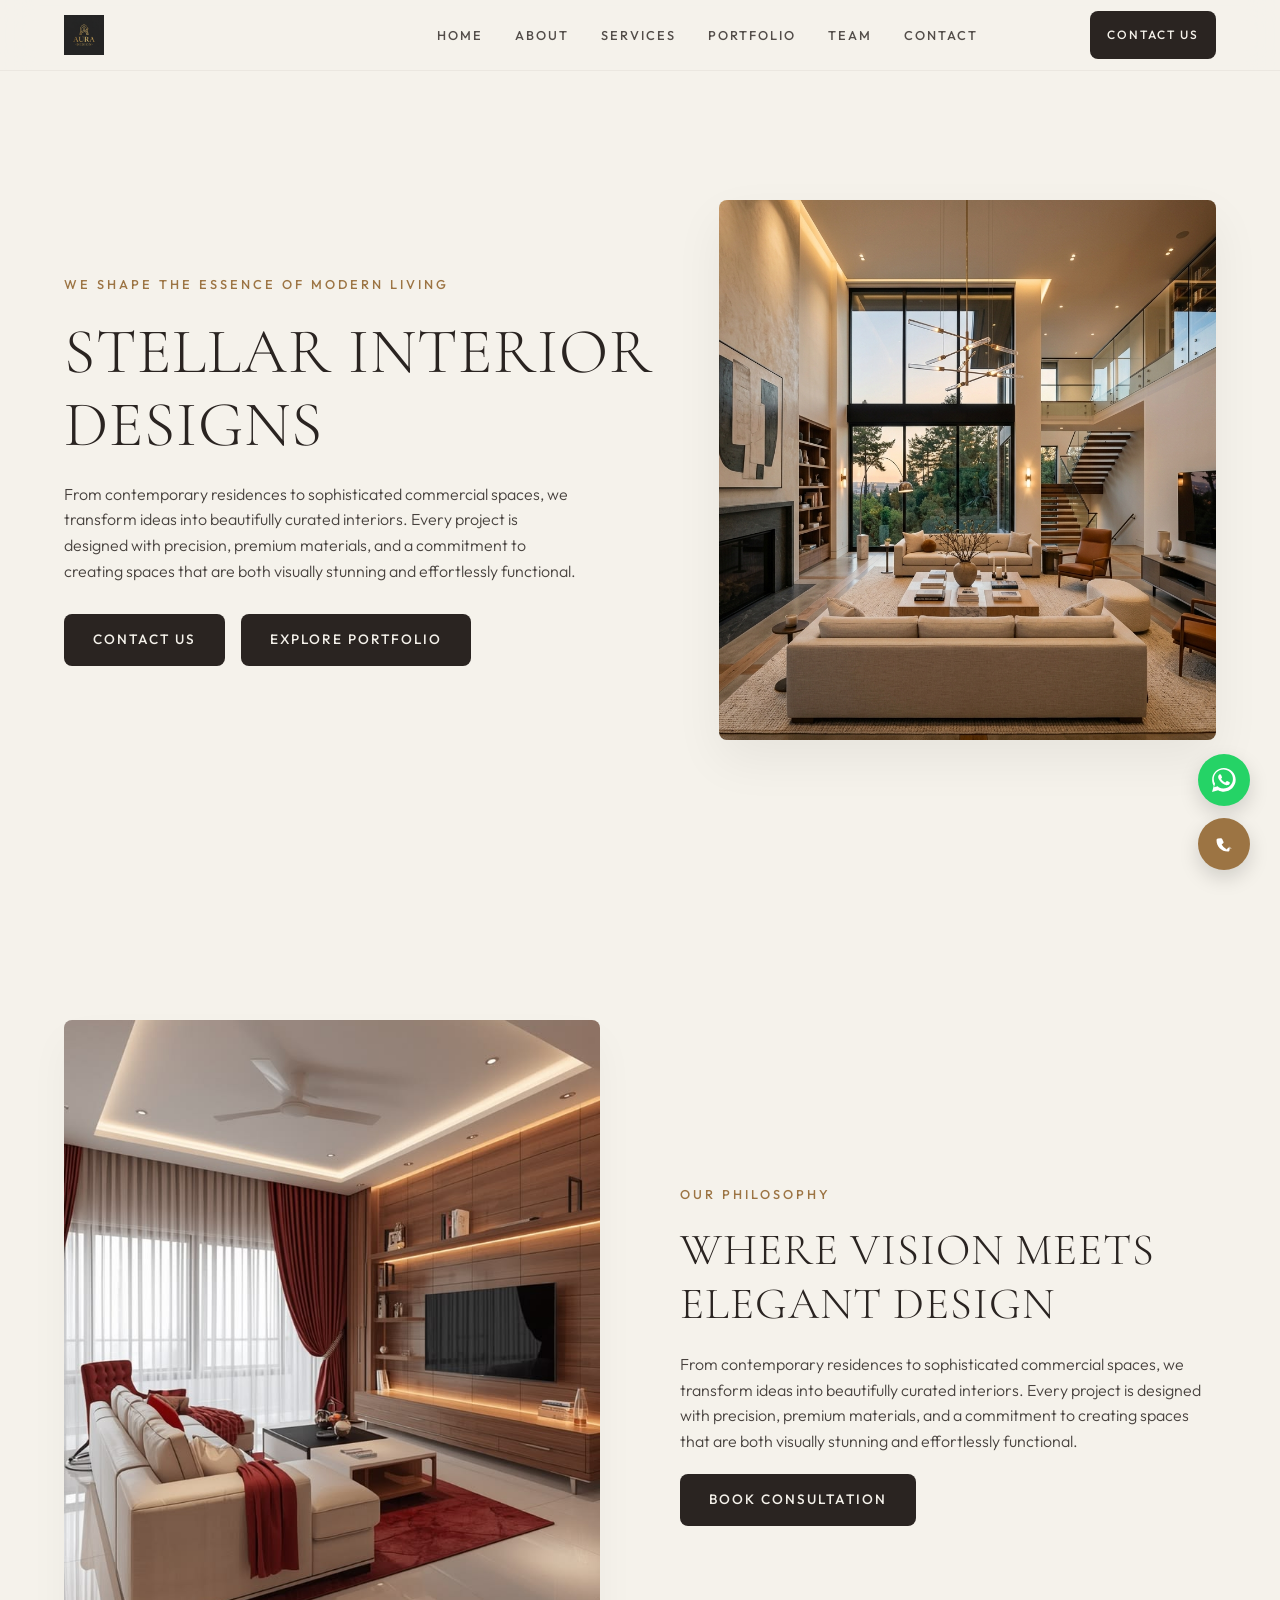
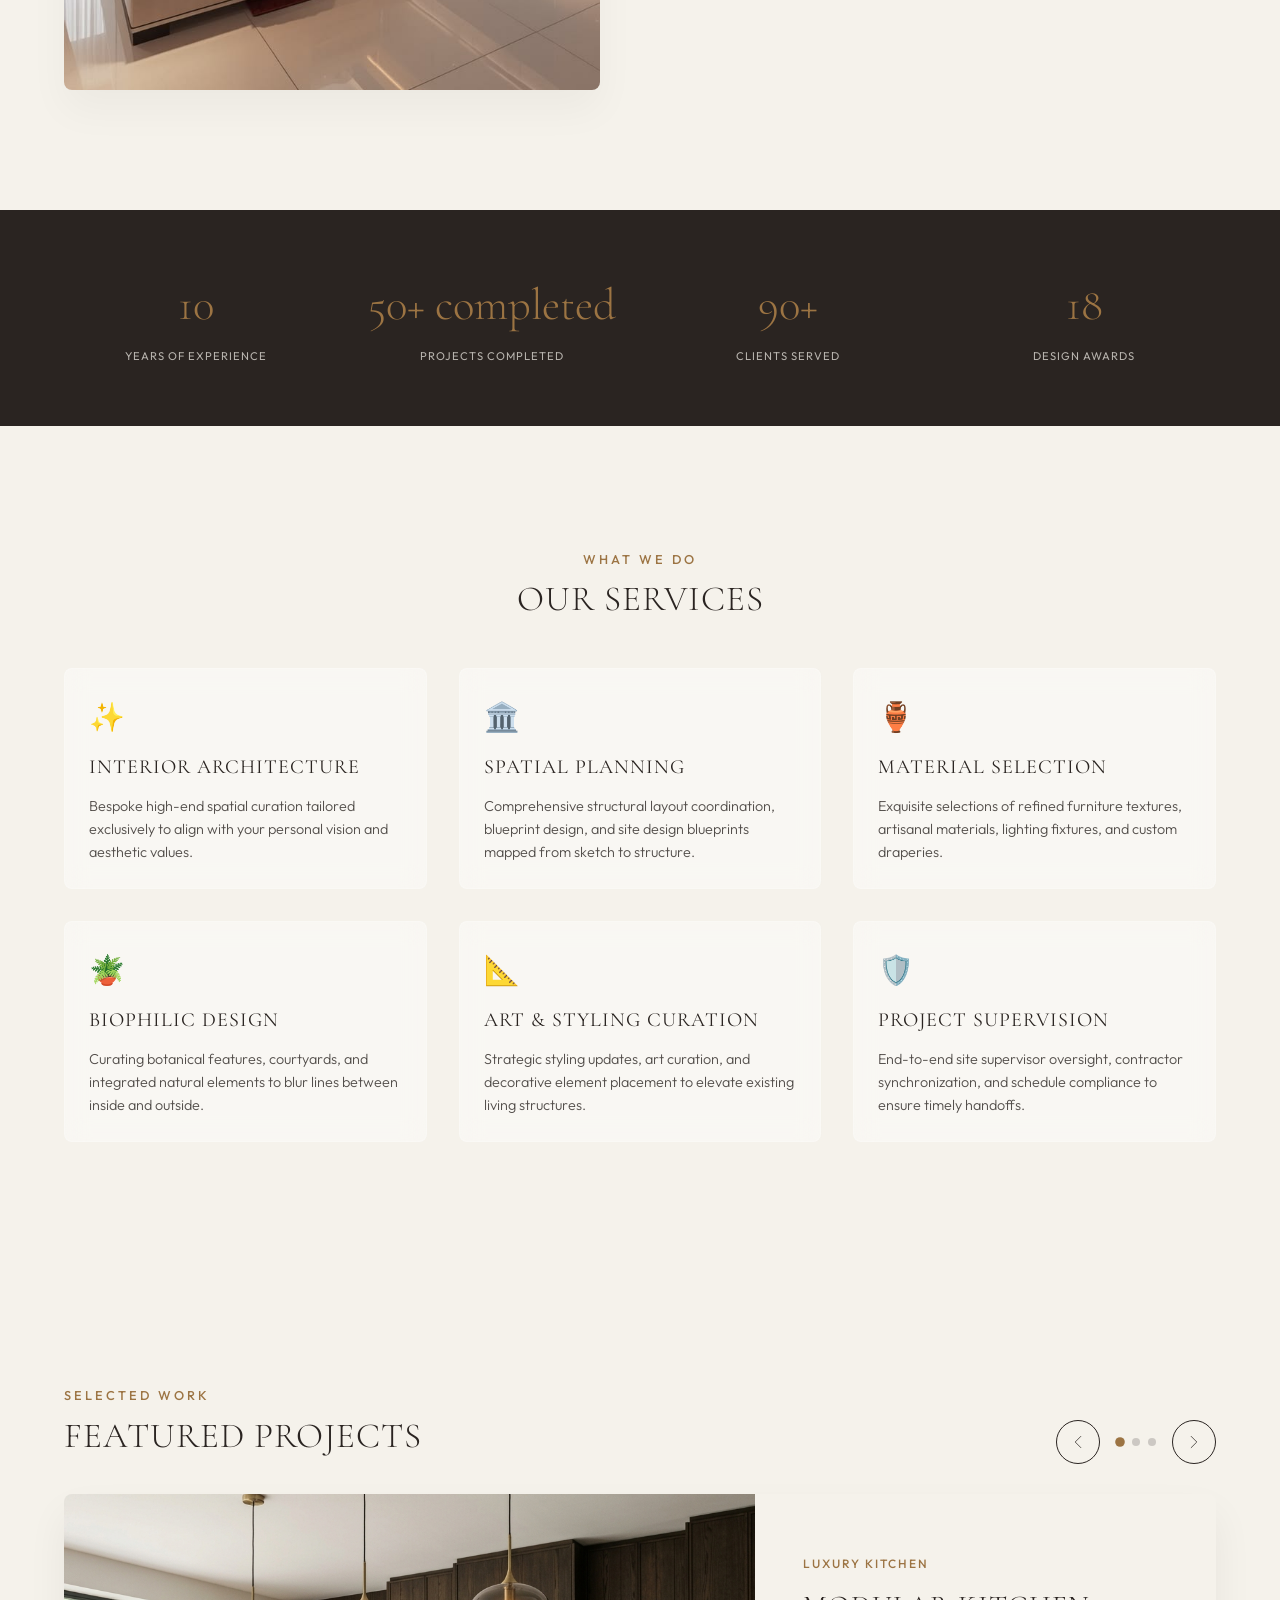
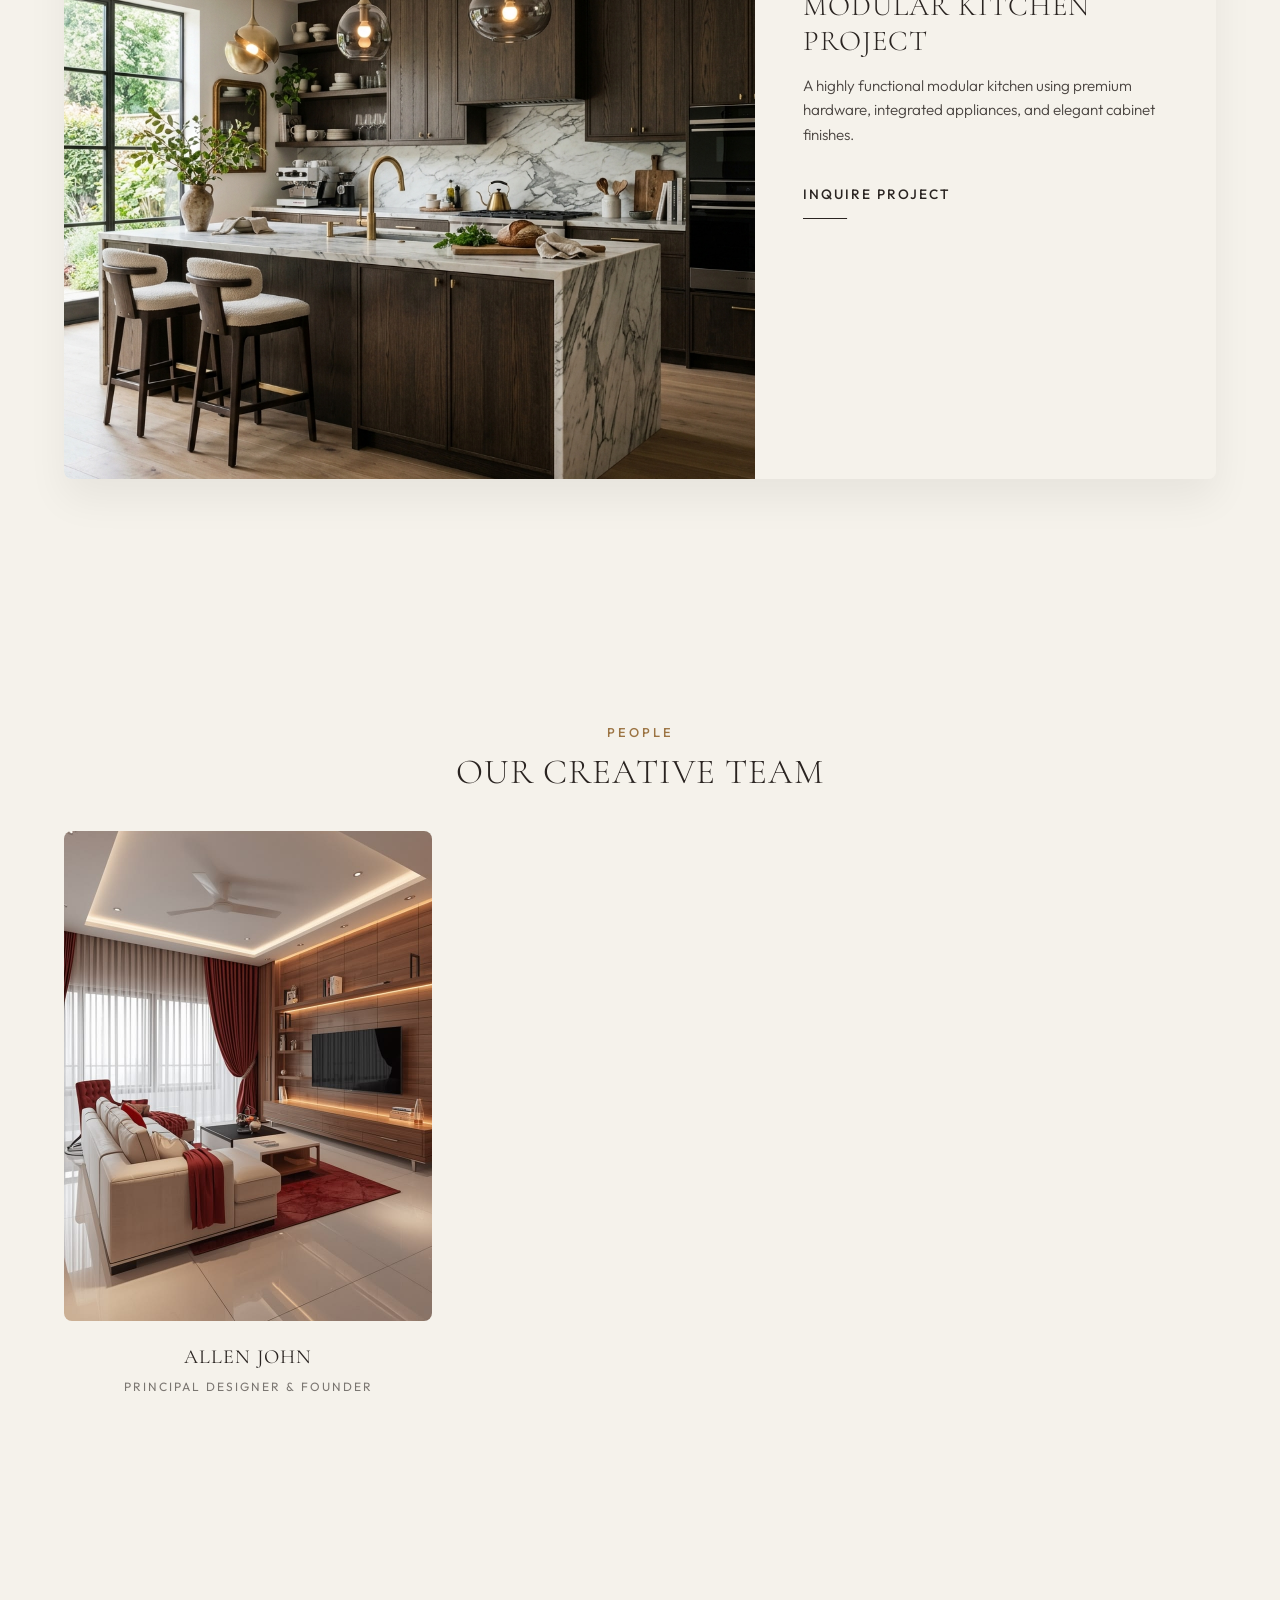
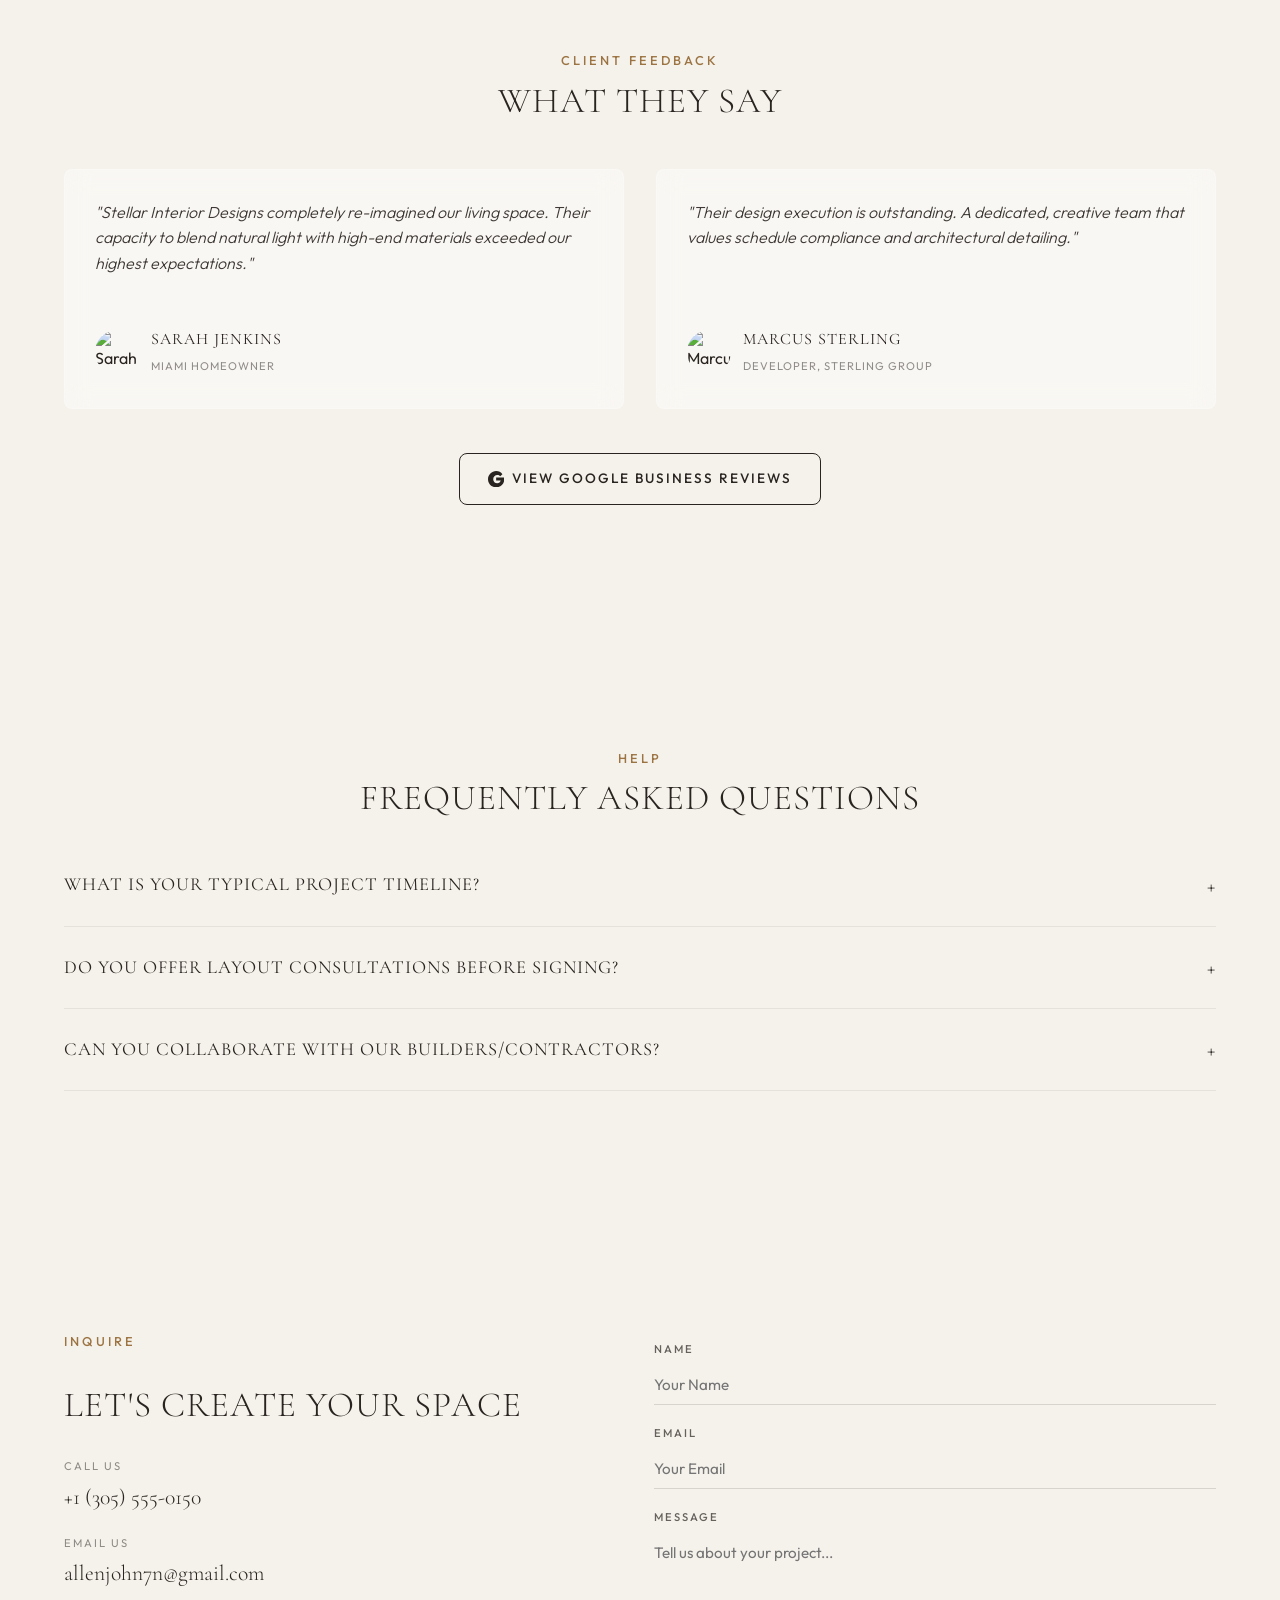
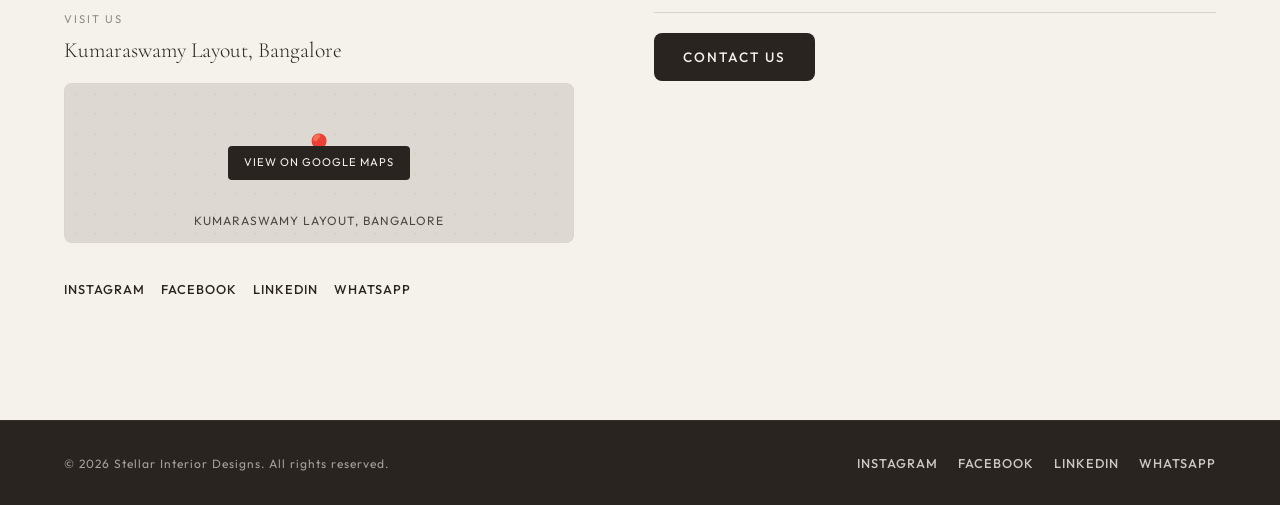
==== preview.html @ 9e33b0c4 "Refactor to Mobile-First design, add Google Business reviews, maps image, floating buttons, copyrigh" ====
<!DOCTYPE html>
<html lang="en">
<head>
  <meta charset="UTF-8">
  <meta name="viewport" content="width=device-width, initial-scale=1.0">
  <title>Stellar Interior Designs - Modern Luxury & Architectural Detail</title>
  
  <!-- SEO Meta Tags -->
  <meta name="description" content="At Stellar Interior Designs, we craft more than spaces — Modern Luxury & Architectural Detail">
  <meta property="og:title" content="Stellar Interior Designs - Modern Luxury & Architectural Detail">
  <meta property="og:description" content="At Stellar Interior Designs, we craft more than spaces — Modern Luxury & Architectural Detail">
  <meta property="og:site_name" content="Stellar Interior Designs">
  <meta property="og:image" content="./assets/hero.jpg">
  <meta name="twitter:title" content="Stellar Interior Designs - Modern Luxury & Architectural Detail">
  <meta name="twitter:description" content="At Stellar Interior Designs, we craft more than spaces — Modern Luxury & Architectural Detail">
  <meta name="twitter:image" content="./assets/hero.jpg">

  <!-- Google Fonts Connection -->
  <link rel="preconnect" href="https://fonts.googleapis.com">
  <link rel="preconnect" href="https://fonts.gstatic.com" crossorigin>
  <link href="https://fonts.googleapis.com/css2?family=Cormorant+Garamond:ital,wght@0,300;0,400;0,500;0,600;0,700;1,300;1,400;1,500&family=Outfit:wght@100;200;300;400;500;600;700;800;900&display=swap" rel="stylesheet">

  <style id="theme-styles">
    /* Core CSS variables (initialized dynamically by SITE_CONFIG) */
    :root {
      --primary-color: #f5f2eb;
      --secondary-color: #2a2421;
      --accent-color: #9c7443;
      --bg-color: #f5f2eb;
      --text-color: #2a2421;
      --heading-font: 'Cormorant Garamond', serif;
      --body-font: 'Outfit', sans-serif;
      --border-radius: 8px;
    }

    /* Reset & Base Styles */
    * {
      box-sizing: border-box;
      margin: 0;
      padding: 0;
    }

    body {
      background-color: var(--bg-color);
      color: var(--text-color);
      font-family: var(--body-font);
      line-height: 1.6;
      overflow-x: hidden;
      scroll-behavior: smooth;
      transition: background-color 0.4s ease, color 0.4s ease;
    }

    a {
      color: inherit;
      text-decoration: none;
    }

    h1, h2, h3, h4, h5, h6 {
      font-family: var(--heading-font);
      font-weight: 300;
      text-transform: uppercase;
      letter-spacing: 1px;
    }

    img {
      max-width: 100%;
      height: auto;
      display: block;
    }

    /* Container Utility */
    .container {
      width: 100%;
      max-width: 1200px;
      margin: 0 auto;
      padding: 0 24px;
    }

    /* Spacing Utility - Mobile-First Default */
    section {
      padding: 60px 0;
      position: relative;
    }

    /* Button styles */
    .btn {
      display: inline-flex;
      align-items: center;
      justify-content: center;
      min-height: 48px; /* Touch target size optimization */
      padding: 14px 28px;
      font-family: var(--body-font);
      font-size: 0.85rem;
      text-transform: uppercase;
      letter-spacing: 2px;
      font-weight: 500;
      cursor: pointer;
      transition: all 0.3s cubic-bezier(0.25, 0.8, 0.25, 1);
      border-radius: var(--border-radius);
      border: 1px solid transparent;
      text-align: center;
    }

    .btn-filled {
      background-color: var(--secondary-color);
      color: var(--primary-color);
    }
    .btn-filled:hover {
      background-color: var(--accent-color);
      transform: translateY(-2px);
    }

    .btn-outline {
      background-color: transparent;
      border-color: var(--secondary-color);
      color: var(--secondary-color);
    }
    .btn-outline:hover {
      background-color: var(--secondary-color);
      color: var(--primary-color);
      transform: translateY(-2px);
    }

    .btn-underline {
      padding: 10px 0;
      border-radius: 0;
      border: none;
      background: transparent;
      color: var(--secondary-color);
      position: relative;
    }
    .btn-underline::after {
      content: '';
      position: absolute;
      bottom: 0;
      left: 0;
      width: 100%;
      height: 1px;
      background-color: var(--secondary-color);
      transform: scaleX(0.3);
      transform-origin: left;
      transition: transform 0.4s ease;
    }
    .btn-underline:hover::after {
      transform: scaleX(1);
    }

    /* Card style modifications */
    .card-plain {
      border: none;
      background: transparent;
      padding: 20px 0;
    }
    .card-border {
      border: 1px solid rgba(0,0,0,0.08);
      background-color: var(--primary-color);
      padding: 30px;
      border-radius: var(--border-radius);
    }
    .card-glassmorphism {
      background: rgba(255, 255, 255, 0.4);
      backdrop-filter: blur(12px);
      -webkit-backdrop-filter: blur(12px);
      border: 1px solid rgba(255, 255, 255, 0.2);
      padding: 30px;
      border-radius: var(--border-radius);
    }

    /* 1. Header & Navigation */
    header {
      position: fixed;
      top: 0;
      left: 0;
      width: 100%;
      z-index: 1000;
      background: rgba(245, 242, 235, 0.75);
      backdrop-filter: blur(16px);
      -webkit-backdrop-filter: blur(16px);
      border-bottom: 1px solid rgba(42, 36, 33, 0.05);
      transition: all 0.3s ease;
    }
    header.scrolled {
      padding: 8px 0;
      box-shadow: 0 10px 30px rgba(0,0,0,0.02);
    }

    .nav-container {
      display: flex;
      align-items: center;
      justify-content: space-between;
      height: 70px;
    }

    .logo {
      font-size: 1.3rem;
      font-weight: 400;
      letter-spacing: 2px;
      white-space: nowrap;
      overflow: hidden;
      text-overflow: ellipsis;
      max-width: 60%;
    }
    .logo img {
      max-height: 40px;
      width: auto;
      object-fit: contain;
    }

    /* Mobile Nav Overlay (Mobile-First) */
    .nav-links {
      display: flex;
      flex-direction: column;
      position: fixed;
      top: 0;
      right: -100%;
      width: 85%;
      max-width: 320px;
      height: 100vh;
      background: rgba(245, 242, 235, 0.95);
      backdrop-filter: blur(24px);
      -webkit-backdrop-filter: blur(24px);
      padding: 100px 32px;
      gap: 28px;
      box-shadow: -10px 0 40px rgba(0,0,0,0.08);
      z-index: 999;
      transition: right 0.4s cubic-bezier(0.25, 1, 0.5, 1);
    }
    .nav-links.open {
      right: 0;
    }

    .nav-link {
      font-size: 1.1rem;
      text-transform: uppercase;
      letter-spacing: 2px;
      font-weight: 500;
      opacity: 0.8;
      transition: all 0.3s ease;
      padding: 10px 0;
      border-bottom: 1px solid rgba(42, 36, 33, 0.05);
    }
    .nav-link:hover {
      opacity: 1;
      color: var(--accent-color);
    }

    .nav-right {
      display: flex;
      align-items: center;
      gap: 16px;
    }

    /* Mobile hamburger menu */
    .menu-toggle {
      display: flex;
      flex-direction: column;
      justify-content: center;
      gap: 6px;
      width: 44px;
      height: 44px;
      cursor: pointer;
      z-index: 1001;
      align-items: center;
    }
    .menu-toggle span {
      display: block;
      width: 24px;
      height: 2px;
      background-color: var(--secondary-color);
      transition: all 0.3s ease;
    }

    /* Mobile menu open state */
    .menu-toggle.open span:nth-child(1) {
      transform: translateY(8px) rotate(45deg);
    }
    .menu-toggle.open span:nth-child(2) {
      opacity: 0;
    }
    .menu-toggle.open span:nth-child(3) {
      transform: translateY(-8px) rotate(-45deg);
    }

    /* 2. Hero Section - Mobile-First Stack */
    #hero {
      min-height: 100vh;
      display: flex;
      align-items: center;
      padding: 100px 0 60px 0;
    }
    .hero-grid {
      display: grid;
      grid-template-columns: 1fr;
      gap: 32px;
      align-items: center;
      text-align: center;
    }
    .hero-content {
      display: flex;
      flex-direction: column;
      gap: 20px;
      align-items: center;
    }
    .hero-subtitle {
      font-size: 0.8rem;
      text-transform: uppercase;
      letter-spacing: 3px;
      color: var(--accent-color);
      font-weight: 500;
    }
    .hero-title {
      font-size: clamp(2rem, 8vw, 3rem);
      line-height: 1.15;
      font-weight: 300;
      margin: 0;
    }
    .hero-description {
      font-size: 1rem;
      font-weight: 300;
      opacity: 0.85;
      max-width: 100%;
    }
    .hero-ctas {
      display: flex;
      flex-direction: column;
      width: 100%;
      gap: 12px;
      margin-top: 10px;
    }
    .hero-ctas .btn {
      width: 100%;
    }
    .hero-img-container {
      position: relative;
      height: 45vh;
      min-height: 300px;
      border-radius: var(--border-radius);
      overflow: hidden;
      box-shadow: 0 20px 50px rgba(0,0,0,0.06);
      width: 100%;
    }
    .hero-slide {
      position: absolute;
      top: 0;
      left: 0;
      width: 100%;
      height: 100%;
      object-fit: cover;
      opacity: 0;
      transition: opacity 1.5s ease-in-out, transform 8s ease;
      transform: scale(1.02);
    }
    .hero-slide.active {
      opacity: 1;
      transform: scale(1.06);
      z-index: 1;
    }

    /* 3. About Section - Mobile Stack */
    .about-grid {
      display: grid;
      grid-template-columns: 1fr;
      gap: 40px;
      align-items: center;
    }
    .about-content {
      display: flex;
      flex-direction: column;
      gap: 20px;
      text-align: center;
      align-items: center;
    }
    .about-title {
      font-size: 2.2rem;
      line-height: 1.2;
    }
    .about-description {
      font-weight: 300;
      font-size: 1rem;
      opacity: 0.85;
    }
    .about-img-container {
      position: relative;
      border-radius: var(--border-radius);
      overflow: hidden;
      box-shadow: 0 20px 40px rgba(0,0,0,0.04);
      order: 2; /* Image goes below text on mobile stack */
    }
    .about-img {
      width: 100%;
      height: auto;
      object-fit: cover;
      aspect-ratio: 4/5;
    }

    /* 4. Statistics Counter - Mobile Grid */
    #statistics {
      background-color: var(--secondary-color);
      color: var(--primary-color);
      padding: 60px 0;
    }
    .stats-grid {
      display: grid;
      grid-template-columns: repeat(2, 1fr);
      gap: 28px;
      text-align: center;
    }
    .stat-item {
      display: flex;
      flex-direction: column;
      gap: 6px;
    }
    .stat-num {
      font-family: var(--heading-font);
      font-size: 2.8rem;
      font-weight: 300;
      color: var(--accent-color);
    }
    .stat-label {
      font-size: 0.7rem;
      text-transform: uppercase;
      letter-spacing: 1px;
      opacity: 0.7;
    }

    /* 5. Services Section - Mobile stack */
    .services-grid {
      display: grid;
      grid-template-columns: 1fr;
      gap: 24px;
      margin-top: 40px;
    }
    .services-header {
      text-align: center;
      margin-bottom: 20px;
    }
    .services-header h2 {
      font-size: 2.2rem;
    }
    .service-card {
      display: flex;
      flex-direction: column;
      gap: 12px;
      transition: all 0.4s ease;
      min-height: auto;
      padding: 24px;
    }
    .service-icon {
      font-size: 1.8rem;
      color: var(--accent-color);
    }
    .service-title {
      font-size: 1.25rem;
      font-weight: 400;
    }
    .service-desc {
      font-size: 0.9rem;
      font-weight: 300;
      opacity: 0.8;
    }

    /* 6. Featured Projects Slideshow - Mobile stack */
    .portfolio-header {
      display: flex;
      flex-direction: column;
      align-items: center;
      gap: 16px;
      margin-bottom: 30px;
      text-align: center;
    }
    .portfolio-header h2 {
      font-size: 2.2rem;
    }
    .slider-outer {
      position: relative;
      width: 100%;
      overflow: hidden;
      border-radius: var(--border-radius);
      box-shadow: 0 20px 40px rgba(0,0,0,0.06);
    }
    .slider-track {
      display: flex;
      transition: transform 0.6s cubic-bezier(0.25, 1, 0.5, 1);
      width: 100%;
    }
    .slide {
      min-width: 100%;
      display: grid;
      grid-template-columns: 1fr;
      background-color: var(--primary-color);
      box-sizing: border-box;
    }
    .slide-img-container {
      height: 35vh;
      min-height: 240px;
      overflow: hidden;
    }
    .slide-img {
      width: 100%;
      height: 100%;
      object-fit: cover;
    }
    .slide-content {
      padding: 32px 24px;
      display: flex;
      flex-direction: column;
      gap: 16px;
      text-align: center;
      align-items: center;
    }
    .slide-category {
      font-size: 0.75rem;
      text-transform: uppercase;
      letter-spacing: 2px;
      color: var(--accent-color);
      font-weight: 500;
    }
    .slide-title {
      font-size: 1.8rem;
      line-height: 1.2;
    }
    .slide-desc {
      font-size: 0.95rem;
      font-weight: 300;
      opacity: 0.85;
      margin-bottom: 8px;
    }
    
    /* Navigation Controls - Centered on Mobile */
    .slider-controls {
      display: flex;
      align-items: center;
      gap: 16px;
      margin-top: 20px;
      justify-content: center;
    }
    .slider-arrow {
      width: 44px;
      height: 44px;
      border-radius: 50%;
      border: 1px solid var(--secondary-color);
      display: flex;
      align-items: center;
      justify-content: center;
      cursor: pointer;
      transition: all 0.3s ease;
      background: transparent;
      color: var(--secondary-color);
    }
    .slider-arrow svg {
      width: 18px;
      height: 18px;
    }
    .slider-dots {
      display: flex;
      gap: 8px;
      align-items: center;
    }
    .slider-dot {
      width: 8px;
      height: 8px;
      border-radius: 50%;
      background-color: rgba(42, 36, 33, 0.2);
      cursor: pointer;
    }
    .slider-dot.active {
      background-color: var(--accent-color);
      transform: scale(1.2);
    }

    /* 7. Team Section - Mobile Stack */
    .team-header {
      text-align: center;
      margin-bottom: 30px;
    }
    .team-header h2 {
      font-size: 2.2rem;
    }
    .team-grid {
      display: grid;
      grid-template-columns: 1fr;
      gap: 24px;
      justify-content: center;
      max-width: 340px;
      margin: 0 auto;
    }
    .team-card {
      display: flex;
      flex-direction: column;
      gap: 12px;
      overflow: hidden;
    }
    .team-img-wrap {
      position: relative;
      overflow: hidden;
      border-radius: var(--border-radius);
    }
    .team-img {
      width: 100%;
      aspect-ratio: 3/4;
      object-fit: cover;
    }
    .team-info {
      text-align: center;
      padding: 8px 0;
    }
    .team-name {
      font-size: 1.25rem;
      font-weight: 400;
    }
    .team-role {
      font-size: 0.75rem;
      text-transform: uppercase;
      letter-spacing: 2px;
      opacity: 0.6;
    }

    /* 8. Testimonials Section - Native Horizontal Swipe (Mobile-First) */
    .testimonials-header {
      text-align: center;
      margin-bottom: 30px;
    }
    .testimonials-header h2 {
      font-size: 2.2rem;
    }
    .testimonials-grid {
      display: flex;
      overflow-x: auto;
      scroll-snap-type: x mandatory;
      gap: 20px;
      padding: 10px 0 20px 0;
      -webkit-overflow-scrolling: touch;
      scrollbar-width: none; /* Hide standard scrollbar on Firefox */
    }
    .testimonials-grid::-webkit-scrollbar {
      display: none; /* Hide scrollbar on Chrome/Safari */
    }
    .testimonial-card {
      flex: 0 0 85%;
      scroll-snap-align: start;
      display: flex;
      flex-direction: column;
      justify-content: space-between;
      min-height: 240px;
    }
    .test-text {
      font-size: 1rem;
      font-style: italic;
      font-weight: 300;
      opacity: 0.9;
    }
    .test-meta {
      display: flex;
      align-items: center;
      gap: 12px;
      margin-top: 16px;
    }
    .test-photo {
      width: 44px;
      height: 44px;
      border-radius: 50%;
      object-fit: cover;
    }
    .test-info h4 {
      font-size: 1rem;
      font-weight: 400;
    }
    .test-info span {
      font-size: 0.7rem;
      text-transform: uppercase;
      opacity: 0.5;
      letter-spacing: 1px;
    }

    /* 9. FAQ Section */
    .faq-header {
      text-align: center;
      margin-bottom: 30px;
    }
    .faq-header h2 {
      font-size: 2.2rem;
    }
    .faq-container {
      width: 100%;
      display: flex;
      flex-direction: column;
      gap: 12px;
    }
    .faq-item {
      border-bottom: 1px solid rgba(42, 36, 33, 0.08);
      padding-bottom: 12px;
    }
    .faq-question {
      display: flex;
      justify-content: space-between;
      align-items: center;
      padding: 12px 0;
      cursor: pointer;
      font-family: var(--heading-font);
      font-size: 1.15rem;
      text-transform: uppercase;
      letter-spacing: 1px;
    }
    .faq-icon {
      font-size: 1.3rem;
      font-weight: 300;
      transition: transform 0.3s ease;
    }
    .faq-item.active .faq-icon {
      transform: rotate(45deg);
    }
    .faq-answer {
      max-height: 0;
      overflow: hidden;
      transition: max-height 0.4s cubic-bezier(0.25, 1, 0.5, 1), padding 0.3s ease;
      font-size: 0.9rem;
      font-weight: 300;
      opacity: 0.85;
      padding: 0;
    }
    .faq-item.active .faq-answer {
      max-height: 300px;
      padding: 4px 0 12px 0;
    }

    /* 10. Contact Section - Mobile-First Stack */
    .contact-grid {
      display: grid;
      grid-template-columns: 1fr;
      gap: 48px;
      align-items: flex-start;
    }
    .contact-info {
      display: flex;
      flex-direction: column;
      gap: 32px;
    }
    .contact-title {
      font-size: 2.2rem;
      line-height: 1.2;
      text-align: center;
    }
    .contact-list {
      display: flex;
      flex-direction: column;
      gap: 20px;
    }
    .contact-item {
      display: flex;
      flex-direction: column;
      gap: 4px;
    }
    .contact-label {
      font-size: 0.7rem;
      text-transform: uppercase;
      letter-spacing: 2px;
      opacity: 0.5;
    }
    .contact-value {
      font-family: var(--heading-font);
      font-size: 1.35rem;
      font-weight: 300;
    }
    .contact-socials {
      display: flex;
      gap: 16px;
      margin-top: 4px;
      justify-content: center;
    }
    .social-link {
      font-size: 0.8rem;
      text-transform: uppercase;
      letter-spacing: 1px;
      font-weight: 500;
    }

    /* Map Link Card */
    .map-link-card {
      display: block;
      width: 100%;
      height: 160px;
      border-radius: var(--border-radius);
      margin-top: 12px;
      overflow: hidden;
      position: relative;
      background-color: #e5e0d8;
      background-image: radial-gradient(circle, rgba(0,0,0,0.03) 1px, transparent 1px);
      background-size: 20px 20px;
      border: 1px solid rgba(0,0,0,0.05);
      transition: border-color 0.3s ease;
    }
    .map-link-card::before {
      content: '📍';
      position: absolute;
      top: 40%;
      left: 50%;
      transform: translate(-50%, -50%);
      font-size: 1.8rem;
      z-index: 2;
    }
    .map-link-card::after {
      content: 'Kumaraswamy Layout, Bangalore';
      position: absolute;
      bottom: 12px;
      left: 12px;
      right: 12px;
      text-align: center;
      font-family: var(--body-font);
      font-size: 0.75rem;
      text-transform: uppercase;
      letter-spacing: 1px;
      color: var(--secondary-color);
      z-index: 2;
      opacity: 0.8;
    }
    .map-overlay {
      position: absolute;
      top: 0;
      left: 0;
      width: 100%;
      height: 100%;
      background: rgba(42, 36, 33, 0.04);
      display: flex;
      align-items: center;
      justify-content: center;
      transition: all 0.3s ease;
      z-index: 3;
    }
    .map-overlay span {
      background-color: var(--secondary-color);
      color: var(--primary-color);
      padding: 8px 16px;
      font-size: 0.7rem;
      text-transform: uppercase;
      letter-spacing: 1px;
      border-radius: 4px;
      opacity: 1; /* Keep map link tap label visible on touchscreens */
      transform: translateY(0);
      transition: all 0.3s ease;
    }
    .map-link-card:hover .map-overlay {
      background: rgba(42, 36, 33, 0.4);
    }
    .map-link-card:hover .map-overlay span {
      opacity: 1;
      transform: translateY(0);
    }

    /* Contact Form */
    .contact-form-container {
      padding-top: 10px;
    }
    .contact-form {
      display: flex;
      flex-direction: column;
      gap: 20px;
    }
    .form-group {
      display: flex;
      flex-direction: column;
      gap: 6px;
    }
    .form-label {
      font-size: 0.7rem;
      text-transform: uppercase;
      letter-spacing: 2px;
      font-weight: 500;
      opacity: 0.7;
    }
    .form-input {
      background: transparent;
      border: none;
      border-bottom: 1px solid rgba(42, 36, 33, 0.15);
      padding: 10px 0;
      font-family: var(--body-font);
      font-size: 0.95rem;
      color: var(--text-color);
      outline: none;
      border-radius: 0;
    }
    textarea.form-input {
      resize: none;
      height: 80px;
    }

    /* 11. Footer */
    footer {
      background-color: var(--secondary-color);
      color: var(--primary-color);
      padding: 32px 0;
      font-size: 0.75rem;
      border-top: 1px solid rgba(255,255,255,0.05);
    }
    .footer-container {
      display: flex;
      flex-direction: column;
      justify-content: center;
      align-items: center;
      gap: 16px;
      text-align: center;
    }
    .footer-copy {
      opacity: 0.6;
      letter-spacing: 1px;
    }
    .footer-socials {
      display: flex;
      gap: 20px;
      opacity: 0.8;
    }

    /* Floating CTAs (Mobile-First) */
    .floating-ctas {
      position: fixed;
      bottom: 20px;
      right: 20px;
      display: flex;
      flex-direction: column;
      gap: 10px;
      z-index: 999;
    }
    .floating-btn {
      width: 48px; /* Safe touchscreen tap target */
      height: 48px;
      border-radius: 50%;
      display: flex;
      align-items: center;
      justify-content: center;
      box-shadow: 0 8px 20px rgba(0,0,0,0.15);
      transition: transform 0.3s cubic-bezier(0.25, 0.8, 0.25, 1);
      color: #fff;
    }
    .floating-btn:active {
      transform: scale(0.9);
    }
    .whatsapp-btn {
      background-color: #25d366;
    }
    .call-btn {
      background-color: var(--accent-color);
    }

    /* Scroll Reveal Animation Styles */
    .reveal {
      opacity: 0;
      transform: translateY(20px);
      transition: opacity 0.8s cubic-bezier(0.25, 1, 0.5, 1), transform 0.8s cubic-bezier(0.25, 1, 0.5, 1);
    }
    .reveal.reveal-visible {
      opacity: 1;
      transform: translateY(0);
    }

    /* ==========================================================================
       MEDIA QUERY BREAKPOINTS (Responsive Escalation)
       ========================================================================== */

    /* Tablet Escalations (768px+) */
    @media (min-width: 768px) {
      section {
        padding: 80px 0;
      }
      
      .hero-title {
        font-size: 3.5rem;
      }
      .hero-ctas {
        flex-direction: row;
        justify-content: center;
        width: auto;
        gap: 16px;
      }
      .hero-ctas .btn {
        width: auto;
      }

      .about-title {
        font-size: 2.6rem;
      }
      .about-img-container {
        order: 0; /* Normal order */
      }

      .stats-grid {
        grid-template-columns: repeat(4, 1fr);
        gap: 32px;
      }

      .services-grid {
        grid-template-columns: repeat(2, 1fr);
        gap: 32px;
      }

      .slide {
        grid-template-columns: 1.1fr 0.9fr;
      }
      .slide-img-container {
        height: 45vh;
      }
      .slide-content {
        padding: 40px;
        text-align: left;
        align-items: flex-start;
      }
      .slider-controls {
        justify-content: flex-end;
      }
      .portfolio-header {
        flex-direction: row;
        justify-content: space-between;
        align-items: flex-end;
        text-align: left;
      }

      .testimonials-grid {
        display: grid;
        grid-template-columns: repeat(2, 1fr);
        overflow-x: visible;
        gap: 32px;
      }
      .testimonial-card {
        min-width: auto;
      }

      .contact-title {
        text-align: left;
      }
      .contact-socials {
        justify-content: flex-start;
      }

      .footer-container {
        flex-direction: row;
        justify-content: space-between;
        text-align: left;
      }
    }

    /* Desktop Escalations (1024px+) */
    @media (min-width: 1024px) {
      section {
        padding: 120px 0;
      }

      /* Desktop navigation resets from mobile overlay */
      .nav-links {
        position: static;
        flex-direction: row;
        width: auto;
        height: auto;
        background: transparent;
        backdrop-filter: none;
        -webkit-backdrop-filter: none;
        padding: 0;
        gap: 32px;
        box-shadow: none;
        z-index: auto;
      }
      .nav-link {
        font-size: 0.8rem;
        padding: 6px 0;
        border-bottom: none;
      }
      .menu-toggle {
        display: none;
      }

      .hero-grid {
        grid-template-columns: 1.1fr 0.9fr;
        gap: 48px;
        text-align: left;
      }
      .hero-content {
        align-items: flex-start;
        text-align: left;
      }
      .hero-title {
        font-size: clamp(2.5rem, 5vw, 4.2rem);
      }
      .hero-description {
        max-width: 520px;
      }
      .hero-ctas {
        justify-content: flex-start;
      }
      .hero-img-container {
        height: 60vh;
        min-height: 450px;
      }

      .about-grid {
        grid-template-columns: 1fr 1fr;
        gap: 80px;
      }
      .about-content {
        text-align: left;
        align-items: flex-start;
      }
      .about-title {
        font-size: 2.8rem;
      }

      .services-grid {
        grid-template-columns: repeat(3, 1fr);
      }

      .slide {
        grid-template-columns: 1.2fr 0.8fr;
      }
      .slide-img-container {
        height: 65vh;
      }
      .slide-content {
        padding: 60px 48px;
      }

      .team-grid {
        grid-template-columns: repeat(3, 1fr);
        max-width: 100%;
        margin: 0;
      }

      .contact-grid {
        grid-template-columns: 1fr 1.1fr;
        gap: 80px;
      }

      .floating-ctas {
        bottom: 30px;
        right: 30px;
        gap: 12px;
      }
      .floating-btn {
        width: 52px;
        height: 52px;
      }
      .floating-btn:hover {
        transform: scale(1.1);
      }
  </style>
</head>
<body>

  <!-- Navigation Header -->
  <header>
    <div class="container nav-container">
      <a href="#" class="logo" id="nav-logo-link">
        <!-- Logo populated dynamically or via template -->
        <span id="nav-logo-text">Stellar Interior Designs</span>
      </a>
      
      <nav class="nav-links" id="navbar-menu">
        <a href="#" class="nav-link">Home</a>
        <a href="#about" class="nav-link">About</a>
        <a href="#services" class="nav-link">Services</a>
        <a href="#portfolio" class="nav-link">Portfolio</a>
        <a href="#team" class="nav-link">Team</a>
        <a href="#contact" class="nav-link">Contact</a>
      </nav>

      <div class="nav-right">
        <a href="#contact" class="btn btn-outline" id="nav-cta-btn" style="padding: 8px 16px; font-size: 0.75rem;">Book Consultation</a>
        <div class="menu-toggle" id="mobile-toggle">
          <span></span>
          <span></span>
          <span></span>
        </div>
      </div>
    </div>
  </header>

  <main>
    
    <!-- Hero Section -->
    <section id="hero">
      <div class="container hero-grid">
        <div class="hero-content reveal">
          <span class="hero-subtitle">AURA STUDIO – EST. 2026</span>
          <h1 class="hero-title">We Shape the Essence of Modern Living</h1>
          <p class="hero-description">At Aura Studio, we believe that luxury lies in architectural purity and material refinement. Our design philosophy centers on creating sophisticated, functional spaces that harmonize structural strength with visual warmth, tailored to elevate your everyday living experience.</p>
          <div class="hero-ctas">
            <a href="#contact" class="btn btn-filled">Book Consultation</a>
            <a href="#portfolio" class="btn btn-underline">Explore Portfolio</a>
          </div>
        </div>
        <div class="hero-img-container reveal" style="transition-delay: 0.2s;" id="hero-slideshow-container">
          <!-- Slides will be rendered dynamically by JS -->
        </div>
      </div>
    </section>

    <!-- About Section -->
    <section id="about">
      <div class="container about-grid">
        <div class="about-img-container reveal">
          <img src="./assets/about.jpg" alt="Architectural Detail" class="about-img" id="about-element-img">
        </div>
        <div class="about-content reveal" style="transition-delay: 0.2s;">
          <span class="hero-subtitle">Our Philosophy</span>
          <h2 class="about-title">Elegance in Every Detail</h2>
          <p class="about-description">At Aura Studio, we believe that luxury lies in architectural purity and material refinement. Our design philosophy centers on creating sophisticated, functional spaces that harmonize structural strength with visual warmth, tailored to elevate your everyday living experience.</p>
          <div>
            <a href="#contact" class="btn btn-outline">Book Consultation</a>
          </div>
        </div>
      </div>
    </section>

    <!-- Statistics Section -->
    <section id="statistics">
      <div class="container stats-grid reveal">
        <div class="stat-item">
          <span class="stat-num" id="stat-years">12</span>
          <span class="stat-label">Years of Experience</span>
        </div>
        <div class="stat-item">
          <span class="stat-num" id="stat-projects">150+</span>
          <span class="stat-label">Projects Completed</span>
        </div>
        <div class="stat-item">
          <span class="stat-num" id="stat-clients">90+</span>
          <span class="stat-label">Clients Served</span>
        </div>
        <div class="stat-item">
          <span class="stat-num" id="stat-awards">18</span>
          <span class="stat-label">Design Awards</span>
        </div>
      </div>
    </section>

    <!-- Services Section -->
    <section id="services">
      <div class="container">
        <div class="services-header reveal">
          <span class="hero-subtitle">What We Do</span>
          <h2>Our Services</h2>
        </div>
        <div class="services-grid" id="services-container">
          <!-- Dynamically Populated -->
        </div>
      </div>
    </section>

    <!-- Portfolio / Slideshow Section -->
    <section id="portfolio">
      <div class="container">
        <div class="portfolio-header reveal">
          <div>
            <span class="hero-subtitle">Selected Work</span>
            <h2>Featured Projects</h2>
          </div>
          <div class="slider-controls">
            <button class="slider-arrow" id="slide-prev" aria-label="Previous project">
              <svg xmlns="http://www.w3.org/2000/svg" fill="none" viewBox="0 0 24 24" stroke="currentColor">
                <path stroke-linecap="round" stroke-linejoin="round" d="M15.75 19.5L8.25 12l7.5-7.5" />
              </svg>
            </button>
            <div class="slider-dots" id="slider-dots-container">
              <!-- Dots added by JS -->
            </div>
            <button class="slider-arrow" id="slide-next" aria-label="Next project">
              <svg xmlns="http://www.w3.org/2000/svg" fill="none" viewBox="0 0 24 24" stroke="currentColor">
                <path stroke-linecap="round" stroke-linejoin="round" d="M8.25 4.5l7.5 7.5-7.5 7.5" />
              </svg>
            </button>
          </div>
        </div>
        
        <div class="slider-outer reveal" style="transition-delay: 0.1s;">
          <div class="slider-track" id="slider-track-el">
            <!-- Dynamic Slides Rendered Here -->
          </div>
        </div>
      </div>
    </section>

    <!-- Team Section -->
    <section id="team">
      <div class="container">
        <div class="team-header reveal">
          <span class="hero-subtitle">People</span>
          <h2>Our Creative Team</h2>
        </div>
        <div class="team-grid" id="team-container">
          <!-- Dynamically Populated -->
        </div>
      </div>
    </section>

    <!-- Testimonials Section -->
    <section id="testimonials">
      <div class="container">
        <div class="testimonials-header reveal">
          <span class="hero-subtitle">Client Feedback</span>
          <h2>What They Say</h2>
        </div>
        <div class="testimonials-grid" id="testimonials-container">
          <!-- Dynamically Populated -->
        </div>
      </div>
    </section>

    <!-- FAQ Section -->
    <section id="faq">
      <div class="container">
        <div class="faq-header reveal">
          <span class="hero-subtitle">Help</span>
          <h2>Frequently Asked Questions</h2>
        </div>
        <div class="faq-container" id="faq-container-el">
          <!-- Dynamically Populated -->
        </div>
      </div>
    </section>

    <!-- Contact Section -->
    <section id="contact">
      <div class="container contact-grid">
        <div class="contact-info reveal">
          <span class="hero-subtitle">Inquire</span>
          <h2 class="contact-title">Let's Create Your Space</h2>
          
          <div class="contact-list">
            <div class="contact-item">
              <span class="contact-label">Call Us</span>
              <span class="contact-value"><a href="tel:+1 (305) 555-0150" id="contact-phone-el">+1 (305) 555-0150</a></span>
            </div>
            <div class="contact-item">
              <span class="contact-label">Email Us</span>
              <span class="contact-value"><a href="mailto:design@stellarinteriors.com" id="contact-email-el">design@stellarinteriors.com</a></span>
            </div>
            <div class="contact-item">
              <span class="contact-label">Visit Us</span>
              <span class="contact-value"><a href="https://maps.google.com" target="_blank" id="contact-address-el">rama palace ,bilaspur </a></span>
              <!-- Styled Map Image Card -->
              <a href="https://maps.google.com" target="_blank" rel="noopener noreferrer" class="map-link-card" id="map-link-card-el">
                <div class="map-overlay">
                  <span>View on Google Maps</span>
                </div>
              </a>
            </div>
          </div>
          
          <div class="contact-socials" id="social-icons-container">
            <!-- Social links populated dynamically -->
          </div>
        </div>
        
        <div class="contact-form-container reveal" style="transition-delay: 0.2s;">
          <form class="contact-form" onsubmit="event.preventDefault(); alert('Message sent successfully!');">
            <div class="form-group">
              <label class="form-label" for="form-name">Name</label>
              <input type="text" id="form-name" class="form-input" required placeholder="Your Name">
            </div>
            <div class="form-group">
              <label class="form-label" for="form-email">Email</label>
              <input type="email" id="form-email" class="form-input" required placeholder="Your Email">
            </div>
            <div class="form-group">
              <label class="form-label" for="form-message">Message</label>
              <textarea id="form-message" class="form-input" required placeholder="Tell us about your project..."></textarea>
            </div>
            <div>
              <button type="submit" class="btn btn-filled">Book Consultation</button>
            </div>
          </form>
        </div>
      </div>
    </section>

  </main>

  <!-- Footer Section -->
  <footer id="footer">
    <div class="container footer-container">
      <div class="footer-copy" id="footer-copy-text">
        © 2026 Aura Studio. All rights reserved. Created with Elegance.
      </div>
      <div class="footer-socials" id="footer-socials-container">
        <!-- Dyn links -->
      </div>
    </div>
  </footer>

  <!-- Centralized Site Configuration & Rendering Engine -->
  <script id="site-config">
    // CENTRALIZED TEMPLATE CONFIGURATION (User edits this block only)
    window.SITE_CONFIG = {
      // 1. Theme Configuration
      theme: {
        primaryColor: "#f5f2eb",      // Light Cream Background
        secondaryColor: "#2a2421",    // Dark Charcoal/Bronze Text
        accentColor: "#9c7443",       // Rich Gold Accent
        backgroundColor: "#f5f2eb",   // Page Background Color
        textColor: "#2a2421",         // Body Text Color
        headingFont: "'Cormorant Garamond', serif",
        bodyFont: "'Outfit', sans-serif",
        borderRadius: "8px",          // Corner roundness of cards and images
        buttonStyle: "filled",        // "filled", "outline", "underline"
        cardStyle: "glassmorphism"    // "plain", "border", "glassmorphism"
      },
      
      // 2. Section Show/Hide Toggles
      sections: {
        hero: true,
        about: true,
        statistics: true,
        services: true,
        portfolio: true,
        team: true,
        testimonials: true,
        faq: true,
        contact: true,
        footer: true
      },
      
      brand: {
        companyName: "Stellar Interior Designs",
        tagline: "Modern Luxury & Architectural Detail",
        logo: "./assets/logo.png", // URL to logo image file, falls back to text if empty
        favicon: "./assets/favicon.ico"
      },
      
      contact: {
        phone: "+1 (305) 555-0150",
        email: "allenjohn7n@gmail.com",
        address: "Kumaraswamy Layout, Bangalore",
        whatsapp: "https://wa.me/6263952434",
        instagram: "https://instagram.com/stellarinteriors",
        facebook: "https://facebook.com/stellarinteriors",
        linkedin: "https://linkedin.com/company/stellarinteriors",
        googleMap: "https://www.google.com/maps/search/?api=1&query=Kumaraswamy+Layout+Bangalore"
      },

      ctas: {
        primaryCta: "Contact Us",
        secondaryCta: "",
        bookingLink: "#contact"
      },
      
      // 4. Content Block Declarations
      hero: {
        images: [
          "./assets/hero.jpg",
          "./assets/hero2.jpg",
          "./assets/hero3.jpg"
        ],
        title: "Stellar Interior Designs",
        subtitle: "We Shape the Essence of Modern Living"
      },
      
      about: {
        image: "./assets/about.jpg",
        title: "Where Vision Meets Elegant Design",
        description: "From contemporary residences to sophisticated commercial spaces, we transform ideas into beautifully curated interiors. Every project is designed with precision, premium materials, and a commitment to creating spaces that are both visually stunning and effortlessly functional."
      },
      
      statistics: {
        yearsExperience: "10",
        projectsCompleted: "50+ completed",
        clientsServed: "90+",
        awards: "18"
      },
      
      services: [
        { icon: "✨", title: "Interior Architecture", description: "Bespoke high-end spatial curation tailored exclusively to align with your personal vision and aesthetic values." },
        { icon: "🏛️", title: "Spatial Planning", description: "Comprehensive structural layout coordination, blueprint design, and site design blueprints mapped from sketch to structure." },
        { icon: "🏺", title: "Material Selection", description: "Exquisite selections of refined furniture textures, artisanal materials, lighting fixtures, and custom draperies." },
        { icon: "🪴", title: "Biophilic Design", description: "Curating botanical features, courtyards, and integrated natural elements to blur lines between inside and outside." },
        { icon: "📐", title: "Art & Styling Curation", description: "Strategic styling updates, art curation, and decorative element placement to elevate existing living structures." },
        { icon: "🛡️", title: "Project Supervision", description: "End-to-end site supervisor oversight, contractor synchronization, and schedule compliance to ensure timely handoffs." }
      ],
      
      projects: [
        {
          image: "./assets/project2.jpg",
          title: "Modular Kitchen Project",
          category: "Luxury Kitchen",
          description: "A highly functional modular kitchen using premium hardware, integrated appliances, and elegant cabinet finishes."
        },
        {
          image: "./assets/project1.jpg",
          title: "The Minimalist Oak Bedroom",
          category: "Residential Loft",
          description: "A serene, light-filled sleeping chamber utilizing raw light-oak walls, premium organic linen textiles, and hidden diffuse lighting profiles."
        },
        {
          image: "./assets/project1.jpg",
          title: "Elegant Dining Hall Project",
          category: "Dining Suite",
          description: "An elegant dining hall featuring a custom stone table, bespoke seating, and custom warm lighting design."
        }
      ],
      
      testimonials: [
        {
          name: "Sarah Jenkins",
          role: "Miami Homeowner",
          photo: "./assets/team_member_1.jpg",
          review: "Stellar Interior Designs completely re-imagined our living space. Their capacity to blend natural light with high-end materials exceeded our highest expectations."
        },
        {
          name: "Marcus Sterling",
          role: "Developer, Sterling Group",
          photo: "./assets/team_member_2.jpg",
          review: "Their design execution is outstanding. A dedicated, creative team that values schedule compliance and architectural detailing."
        }
      ],

      testimonialsLink: "https://www.google.com/maps/search/?api=1&query=Vidhana+Soudha+Bangalore",
      
      team: [
        {
          image: "./assets/about.jpg",
          name: "Allen John",
          role: "Principal Designer & Founder"
        }
      ],

      faqs: [
        { question: "What is your typical project timeline?", answer: "Residential space projects generally take between 8 to 16 weeks depending on scale, custom fabrication details, and material logistics. We provide detailed timelines prior to start." },
        { question: "Do you offer layout consultations before signing?", answer: "Yes, we conduct initial diagnostic walkthroughs to align design preferences and establish preliminary spatial budgets before formalizing a layout contract." },
        { question: "Can you collaborate with our builders/contractors?", answer: "Absolutely. We routinely synchronize details directly with construction managers and site engineers to ensure plan fidelity and seamless execution." }
      ],
      
      footer: {
        copyrightText: "© 2026 Stellar Interior Designs. All rights reserved."
      }
    };

    // CORE RENDERING ENGINE (Binds window.SITE_CONFIG variables to DOM structures)
    document.addEventListener("DOMContentLoaded", () => {
      const config = window.SITE_CONFIG;

      // 1. Apply Dynamic Colors & Styles to Document Root
      const styleRoot = document.documentElement;
      styleRoot.style.setProperty('--primary-color', config.theme.primaryColor);
      styleRoot.style.setProperty('--secondary-color', config.theme.secondaryColor);
      styleRoot.style.setProperty('--accent-color', config.theme.accentColor);
      styleRoot.style.setProperty('--bg-color', config.theme.backgroundColor);
      styleRoot.style.setProperty('--text-color', config.theme.textColor);
      styleRoot.style.setProperty('--heading-font', config.theme.headingFont);
      styleRoot.style.setProperty('--body-font', config.theme.bodyFont);
      styleRoot.style.setProperty('--border-radius', config.theme.borderRadius);

      // Apply button style overrides globally
      document.querySelectorAll(".btn").forEach(btn => {
        // Clear default classes, then apply configured style
        btn.classList.remove("btn-filled", "btn-outline", "btn-underline");
        btn.classList.add(`btn-${config.theme.buttonStyle}`);
      });

      // 2. Hide/Show Sections based on switches
      for (const [sectionId, isVisible] of Object.entries(config.sections)) {
        const sectionEl = document.getElementById(sectionId);
        if (sectionEl) {
          if (isVisible) {
            sectionEl.style.display = "";
          } else {
            sectionEl.style.display = "none";
            // Also hide navigation link for this section
            const navLink = document.querySelector(`.nav-link[href="#${sectionId}"]`);
            if (navLink) navLink.style.display = "none";
          }
        }
      }

      // 3. Populate Header / Logo / CTAs
      document.title = `${config.brand.companyName} - ${config.brand.tagline}`;

      const navLogoText = document.getElementById("nav-logo-text");
      const navLogoLink = document.getElementById("nav-logo-link");
      if (config.brand.logo && config.brand.logo !== "./assets/stellar-logo.png") {
        navLogoLink.innerHTML = `<img src="${config.brand.logo}" alt="${config.brand.companyName}">`;
      } else {
        navLogoText.textContent = config.brand.companyName;
      }
      
      const navCtaBtn = document.getElementById("nav-cta-btn");
      if (navCtaBtn) {
        navCtaBtn.textContent = config.ctas.primaryCta;
        if (config.ctas.bookingLink) navCtaBtn.href = config.ctas.bookingLink;
      }

      // Populate Hero Section
      const heroSubtitle = document.querySelector("#hero .hero-subtitle");
      if (heroSubtitle) heroSubtitle.textContent = config.hero.subtitle;
      
      const heroTitle = document.querySelector("#hero .hero-title");
      if (heroTitle) heroTitle.textContent = config.hero.title;
      
      const heroDesc = document.querySelector("#hero .hero-description");
      if (heroDesc) heroDesc.textContent = config.about.description;
      
      // Populate Hero Slideshow (Dynamic images)
      const heroSlideshow = document.getElementById("hero-slideshow-container");
      if (heroSlideshow) {
        const images = Array.isArray(config.hero.images) ? config.hero.images : [config.hero.image];
        const validImages = images.filter(img => img && !img.includes("{{"));
        
        if (validImages.length > 0) {
          heroSlideshow.innerHTML = validImages.map((img, idx) => `
            <img src="${img}" alt="Luxury Living Room" class="hero-slide ${idx === 0 ? 'active' : ''}">
          `).join("");

          if (validImages.length > 1) {
            let activeIdx = 0;
            const slides = heroSlideshow.querySelectorAll(".hero-slide");
            setInterval(() => {
              slides[activeIdx].classList.remove("active");
              activeIdx = (activeIdx + 1) % slides.length;
              slides[activeIdx].classList.add("active");
            }, 5000);
          }
        } else {
          heroSlideshow.innerHTML = `
            <div style="width:100%; height:100%; display:flex; align-items:center; justify-content:center; background:#e5e0d8; font-family:'Outfit'; font-size:1.1rem; color:#8c8275; letter-spacing:2px;">
              HERO SLIDESHOW
            </div>
          `;
        }
      }
      
      const heroPrimaryBtn = document.querySelector("#hero .btn-filled");
      if (heroPrimaryBtn) heroPrimaryBtn.textContent = config.ctas.primaryCta;
      
      const heroSecondaryBtn = document.querySelector("#hero .btn-underline");
      if (heroSecondaryBtn) heroSecondaryBtn.textContent = config.ctas.secondaryCta;

      // Populate About Section
      const aboutTitle = document.querySelector("#about .about-title");
      if (aboutTitle) aboutTitle.textContent = config.about.title;
      
      const aboutDesc = document.querySelector("#about .about-description");
      if (aboutDesc) aboutDesc.textContent = config.about.description;
      
      const aboutImg = document.getElementById("about-element-img");
      if (aboutImg) {
        if (config.about.image && !config.about.image.includes("{{")) {
          aboutImg.src = config.about.image;
        } else {
          aboutImg.src = 'data:image/svg+xml;utf8,<svg xmlns="http://www.w3.org/2000/svg" width="400" height="500" viewBox="0 0 400 500"><rect width="100%" height="100%" fill="%23e5e0d8"/><text x="50%" y="50%" font-family="Outfit" font-size="14" fill="%238c8275" text-anchor="middle" dominant-baseline="middle" letter-spacing="2">ABOUT IMAGE</text></svg>';
        }
      }
      
      const aboutBtn = document.querySelector("#about .btn-outline");
      if (aboutBtn) aboutBtn.textContent = config.ctas.primaryCta;

      // Populate Statistics
      const statYears = document.getElementById("stat-years");
      if (statYears) statYears.textContent = config.statistics.yearsExperience;
      
      const statProjects = document.getElementById("stat-projects");
      if (statProjects) statProjects.textContent = config.statistics.projectsCompleted;
      
      const statClients = document.getElementById("stat-clients");
      if (statClients) statClients.textContent = config.statistics.clientsServed;
      
      const statAwards = document.getElementById("stat-awards");
      if (statAwards) statAwards.textContent = config.statistics.awards;

      // Populate Contact Section Details
      const contactPhone = document.getElementById("contact-phone-el");
      if (contactPhone) {
        contactPhone.textContent = config.contact.phone;
        contactPhone.href = `tel:${config.contact.phone}`;
      }
      
      const contactEmail = document.getElementById("contact-email-el");
      if (contactEmail) {
        contactEmail.textContent = config.contact.email;
        contactEmail.href = `mailto:${config.contact.email}`;
      }
      
      const contactAddress = document.getElementById("contact-address-el");
      if (contactAddress) {
        contactAddress.textContent = config.contact.address;
        contactAddress.href = config.contact.googleMap;
      }
      
      const contactSubmitBtn = document.querySelector("#contact form button[type='submit']");
      if (contactSubmitBtn) contactSubmitBtn.textContent = config.ctas.primaryCta;

      // 4. Render Services
      const servicesContainer = document.getElementById("services-container");
      if (servicesContainer) {
        servicesContainer.innerHTML = config.services.map(service => `
          <div class="service-card card-${config.theme.cardStyle} reveal">
            <div class="service-icon">${service.icon}</div>
            <h3 class="service-title">${service.title}</h3>
            <p class="service-desc">${service.description}</p>
          </div>
        `).join("");
      }

      // 5. Render Testimonials
      const testimonialsContainer = document.getElementById("testimonials-container");
      if (testimonialsContainer) {
        testimonialsContainer.innerHTML = config.testimonials.map(test => `
          <div class="testimonial-card card-${config.theme.cardStyle} reveal">
            <p class="test-text">"${test.review}"</p>
            <div class="test-meta">
              ${test.photo && !test.photo.includes('{{') ? `<img src="${test.photo}" alt="${test.name}" class="test-photo">` : ''}
              <div class="test-info">
                <h4>${test.name}</h4>
                <span>${test.role}</span>
              </div>
            </div>
          </div>
        `).join("");

        if (config.testimonialsLink) {
          const ctaWrap = document.createElement("div");
          ctaWrap.style.width = "100%";
          ctaWrap.style.textAlign = "center";
          ctaWrap.style.marginTop = "24px";
          ctaWrap.className = "reveal";
          ctaWrap.innerHTML = `
            <a href="${config.testimonialsLink}" target="_blank" rel="noopener noreferrer" class="btn btn-outline" style="gap: 8px;">
              <svg viewBox="0 0 24 24" width="16" height="16" fill="currentColor">
                <path d="M12.24 10.285V14.4h6.887c-.648 2.41-2.519 4.114-5.136 4.114-3.41 0-6.19-2.78-6.19-6.19s2.78-6.19 6.19-6.19c1.7 0 3.25.69 4.39 1.8l3.23-3.23C19.6 1.84 16.14 0 12.24 0 5.58 0 0 5.58 0 12.24s5.58 12.24 12.24 12.24c6.78 0 12.24-5.46 12.24-12.24 0-.84-.1-1.64-.28-2.4H12.24z"/>
              </svg>
              View Google Business Reviews
            </a>
          `;
          testimonialsContainer.parentNode.appendChild(ctaWrap);
        }
      }

      // 6. Render FAQs (Collapsible Accordion)
      const faqContainerEl = document.getElementById("faq-container-el");
      if (faqContainerEl) {
        faqContainerEl.innerHTML = config.faqs.map(faq => `
          <div class="faq-item reveal">
            <div class="faq-question">
              <span>${faq.question}</span>
              <span class="faq-icon">+</span>
            </div>
            <div class="faq-answer">
              <p>${faq.answer}</p>
            </div>
          </div>
        `).join("");

        // Setup accordion click handlers
        faqContainerEl.querySelectorAll(".faq-question").forEach(question => {
          question.addEventListener("click", () => {
            const item = question.parentElement;
            const isActive = item.classList.contains("active");
            
            // Close all other FAQ items
            faqContainerEl.querySelectorAll(".faq-item").forEach(i => i.classList.remove("active"));
            
            // Toggle clicked item
            if (!isActive) {
              item.classList.add("active");
            }
          });
        });
      }

      // 7. Render Team cards
      const teamContainer = document.getElementById("team-container");
      if (teamContainer) {
        teamContainer.innerHTML = config.team.map((member, idx) => {
          const imgUrl = member.image && !member.image.includes("{{") ? member.image : 'data:image/svg+xml;utf8,<svg xmlns="http://www.w3.org/2000/svg" width="300" height="400" viewBox="0 0 300 400"><rect width="100%" height="100%" fill="%23e5e0d8"/><text x="50%" y="50%" font-family="Outfit" font-size="12" fill="%238c8275" text-anchor="middle" dominant-baseline="middle" letter-spacing="2">TEAM PHOTO</text></svg>';
          return `
            <div class="team-card reveal" style="transition-delay: ${idx * 0.1}s;">
              <div class="team-img-wrap">
                <img src="${imgUrl}" alt="${member.name}" class="team-img">
              </div>
              <div class="team-info">
                <h3 class="team-name">${member.name}</h3>
                <span class="team-role">${member.role}</span>
              </div>
            </div>
          `;
        }).join("");
      }

      // 8. Render Social Icons
      const socialContainer = document.getElementById("social-icons-container");
      const footerSocialContainer = document.getElementById("footer-socials-container");
      const socialsList = [
        { name: "Instagram", url: config.contact.instagram },
        { name: "Facebook", url: config.contact.facebook },
        { name: "LinkedIn", url: config.contact.linkedin },
        { name: "WhatsApp", url: config.contact.whatsapp }
      ].filter(s => s.url && s.url !== `{{${s.name.toUpperCase()}}}`);

      const socialsHtml = socialsList.map(s => `
        <a href="${s.url}" target="_blank" rel="noopener noreferrer" class="social-link">${s.name}</a>
      `).join("");

      if (socialContainer) socialContainer.innerHTML = socialsHtml;
      if (footerSocialContainer) footerSocialContainer.innerHTML = socialsHtml;

      // 9. Render Footer Copyright
      const footerCopyText = document.getElementById("footer-copy-text");
      if (footerCopyText) footerCopyText.textContent = config.footer.copyrightText;

      // 10. Implement Custom Project Slider
      const sliderTrack = document.getElementById("slider-track-el");
      const dotsContainer = document.getElementById("slider-dots-container");
      
      if (sliderTrack && config.projects && config.projects.length > 0) {
        // Render Slides
        sliderTrack.innerHTML = config.projects.map(proj => {
          const imgUrl = proj.image && !proj.image.includes("{{") ? proj.image : 'data:image/svg+xml;utf8,<svg xmlns="http://www.w3.org/2000/svg" width="600" height="450" viewBox="0 0 600 450"><rect width="100%" height="100%" fill="%23e5e0d8"/><text x="50%" y="50%" font-family="Outfit" font-size="14" fill="%238c8275" text-anchor="middle" dominant-baseline="middle" letter-spacing="2">PROJECT IMAGE</text></svg>';
          return `
            <div class="slide">
              <div class="slide-img-container">
                <img src="${imgUrl}" alt="${proj.title}" class="slide-img">
              </div>
              <div class="slide-content">
                <span class="slide-category">${proj.category}</span>
                <h3 class="slide-title">${proj.title}</h3>
                <p class="slide-desc">${proj.description}</p>
                <div>
                  <a href="#contact" class="btn btn-underline">Inquire Project</a>
                </div>
              </div>
            </div>
          `;
        }).join("");

        // Render Navigation Dots
        dotsContainer.innerHTML = config.projects.map((_, idx) => `
          <div class="slider-dot ${idx === 0 ? 'active' : ''}" data-index="${idx}"></div>
        `).join("");

        // Setup Slider States & Controls
        let currentIndex = 0;
        const slidesCount = config.projects.length;
        const dots = dotsContainer.querySelectorAll(".slider-dot");

        function goToSlide(index) {
          if (index < 0) index = slidesCount - 1;
          if (index >= slidesCount) index = 0;
          
          currentIndex = index;
          sliderTrack.style.transform = `translateX(-${currentIndex * 100}%)`;
          
          // Update active dot
          dots.forEach(dot => dot.classList.remove("active"));
          dots[currentIndex].classList.add("active");
        }

        // Arrow Clicks
        document.getElementById("slide-prev").addEventListener("click", () => goToSlide(currentIndex - 1));
        document.getElementById("slide-next").addEventListener("click", () => goToSlide(currentIndex + 1));

        // Dot Clicks
        dots.forEach(dot => {
          dot.addEventListener("click", () => {
            const index = parseInt(dot.getAttribute("data-index"));
            goToSlide(index);
          });
        });

        // Touch / Swipe support for Mobile
        let touchStartX = 0;
        let touchEndX = 0;

        sliderTrack.addEventListener("touchstart", (e) => {
          touchStartX = e.changedTouches[0].screenX;
        }, { passive: true });

        sliderTrack.addEventListener("touchend", (e) => {
          touchEndX = e.changedTouches[0].screenX;
          handleSwipe();
        }, { passive: true });

        function handleSwipe() {
          const threshold = 50; // min distance in pixels
          if (touchStartX - touchEndX > threshold) {
            // Swipe Left -> Next Slide
            goToSlide(currentIndex + 1);
          } else if (touchEndX - touchStartX > threshold) {
            // Swipe Right -> Prev Slide
            goToSlide(currentIndex - 1);
          }
        }
      }

      // 11. Intersection Observer for Scroll Reveals
      const observerOptions = {
        root: null,
        rootMargin: "0px",
        threshold: 0.15
      };

      const observer = new IntersectionObserver((entries, observer) => {
        entries.forEach(entry => {
          if (entry.isIntersecting) {
            entry.target.classList.add("reveal-visible");
            observer.unobserve(entry.target);
          }
        });
      }, observerOptions);

      // We observe reveal elements dynamically
      setTimeout(() => {
        document.querySelectorAll(".reveal").forEach(el => observer.observe(el));
      }, 100);

      // 12. Mobile Nav Menu Toggle
      const mobileToggle = document.getElementById("mobile-toggle");
      const navbarMenu = document.getElementById("navbar-menu");
      if (mobileToggle && navbarMenu) {
        mobileToggle.addEventListener("click", () => {
          mobileToggle.classList.toggle("open");
          navbarMenu.classList.toggle("open");
        });

        // Close menu on link clicks
        navbarMenu.querySelectorAll(".nav-link").forEach(link => {
          link.addEventListener("click", () => {
            mobileToggle.classList.remove("open");
            navbarMenu.classList.remove("open");
          });
        });

        // Close menu on click outside
        document.addEventListener("click", (e) => {
          if (navbarMenu.classList.contains("open") && !navbarMenu.contains(e.target) && !mobileToggle.contains(e.target)) {
            mobileToggle.classList.remove("open");
            navbarMenu.classList.remove("open");
          }
        });
      }

      // Bind floating CTA phone link
      const floatingCallBtn = document.getElementById("floating-call-btn");
      if (floatingCallBtn) floatingCallBtn.href = `tel:${config.contact.phone}`;

      // Add scroll styling to header
      window.addEventListener("scroll", () => {
        const header = document.querySelector("header");
        if (window.scrollY > 50) {
          header.classList.add("scrolled");
        } else {
          header.classList.remove("scrolled");
        }
      });
    });
  </script>

  <!-- Floating CTAs -->
  <div class="floating-ctas">
    <a href="https://wa.me/6263952434" target="_blank" rel="noopener noreferrer" class="floating-btn whatsapp-btn" aria-label="Chat on WhatsApp">
      <svg viewBox="0 0 24 24" width="24" height="24" fill="currentColor">
        <path d="M.057 24l1.687-6.163c-1.041-1.804-1.588-3.849-1.587-5.946C.003 5.324 5.328 0 11.859 0c3.166.001 6.141 1.233 8.377 3.469 2.235 2.237 3.465 5.212 3.464 8.384-.003 6.535-5.328 11.86-11.859 11.86-2.007-.001-3.98-.51-5.734-1.482L0 24zm6.59-4.846c1.6.95 3.188 1.449 4.725 1.45 5.275 0 9.569-4.292 9.572-9.566.001-2.553-1.002-4.955-2.825-6.779-1.82-1.823-4.232-2.826-6.78-2.828-5.278 0-9.577 4.293-9.58 9.569-.001 1.636.441 3.238 1.285 4.673l-.997 3.639 3.73-.978zM17.159 14c-.284-.142-1.68-.83-1.943-.925-.263-.096-.456-.142-.648.142-.19.283-.739.925-.907 1.114-.167.189-.335.213-.618.071-.282-.142-1.193-.44-2.272-1.402-.84-.748-1.407-1.671-1.573-1.954-.166-.283-.018-.435.124-.576.128-.127.284-.33.426-.496.143-.165.19-.283.285-.472.095-.188.047-.353-.024-.495-.071-.142-.648-1.56-.887-2.132-.233-.561-.47-.485-.648-.495-.167-.008-.359-.01-.55-.01s-.502.072-.765.353c-.263.284-1.005.981-1.005 2.39 0 1.41 1.028 2.766 1.171 2.956.143.19 2.023 3.09 4.901 4.33.684.295 1.218.471 1.636.603.687.218 1.312.187 1.808.113.553-.083 1.68-.687 1.918-1.352.238-.665.238-1.236.167-1.352-.07-.117-.263-.189-.548-.331z"/>
      </svg>
    </a>
    <a href="tel:+1 (305) 555-0150" class="floating-btn call-btn" id="floating-call-btn" aria-label="Call Us Now">
      <svg viewBox="0 0 24 24" width="20" height="20" fill="currentColor">
        <path d="M21.384 17.752a15.908 15.908 0 0 1-2.928-1.347c-.633-.377-1.386-.188-1.84.423l-1.316 1.776a16.146 16.146 0 0 1-6.142-6.142l1.776-1.316c.611-.454.8-1.207.423-1.84a15.908 15.908 0 0 1-1.347-2.928c-.305-.885-1.23-1.425-2.164-1.32L4.62 5.372c-.886.098-1.562.836-1.587 1.728-.217 7.744 6.096 14.057 13.84 13.84.892-.025 1.63-.701 1.728-1.587l.29-2.62c.105-.934-.435-1.859-1.32-2.164z"/>
      </svg>
    </a>
  </div>
</body>
</html>
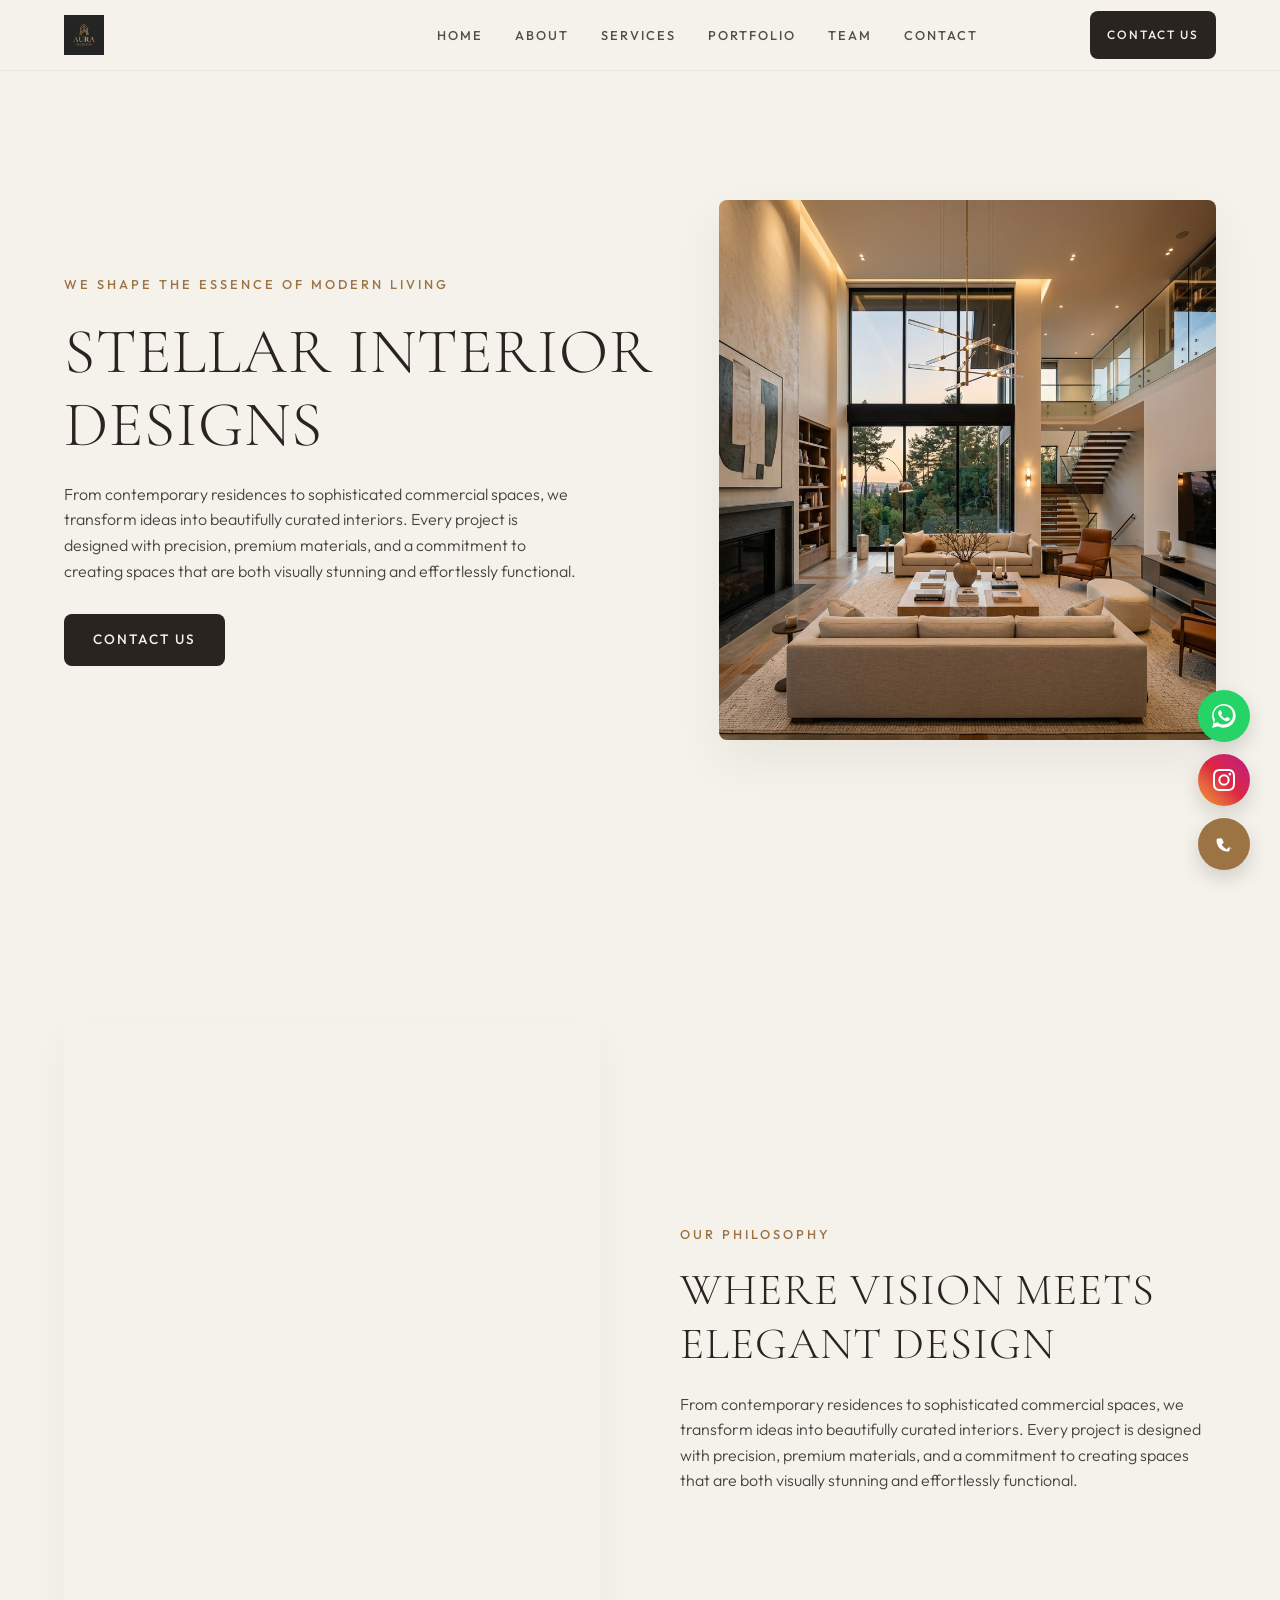
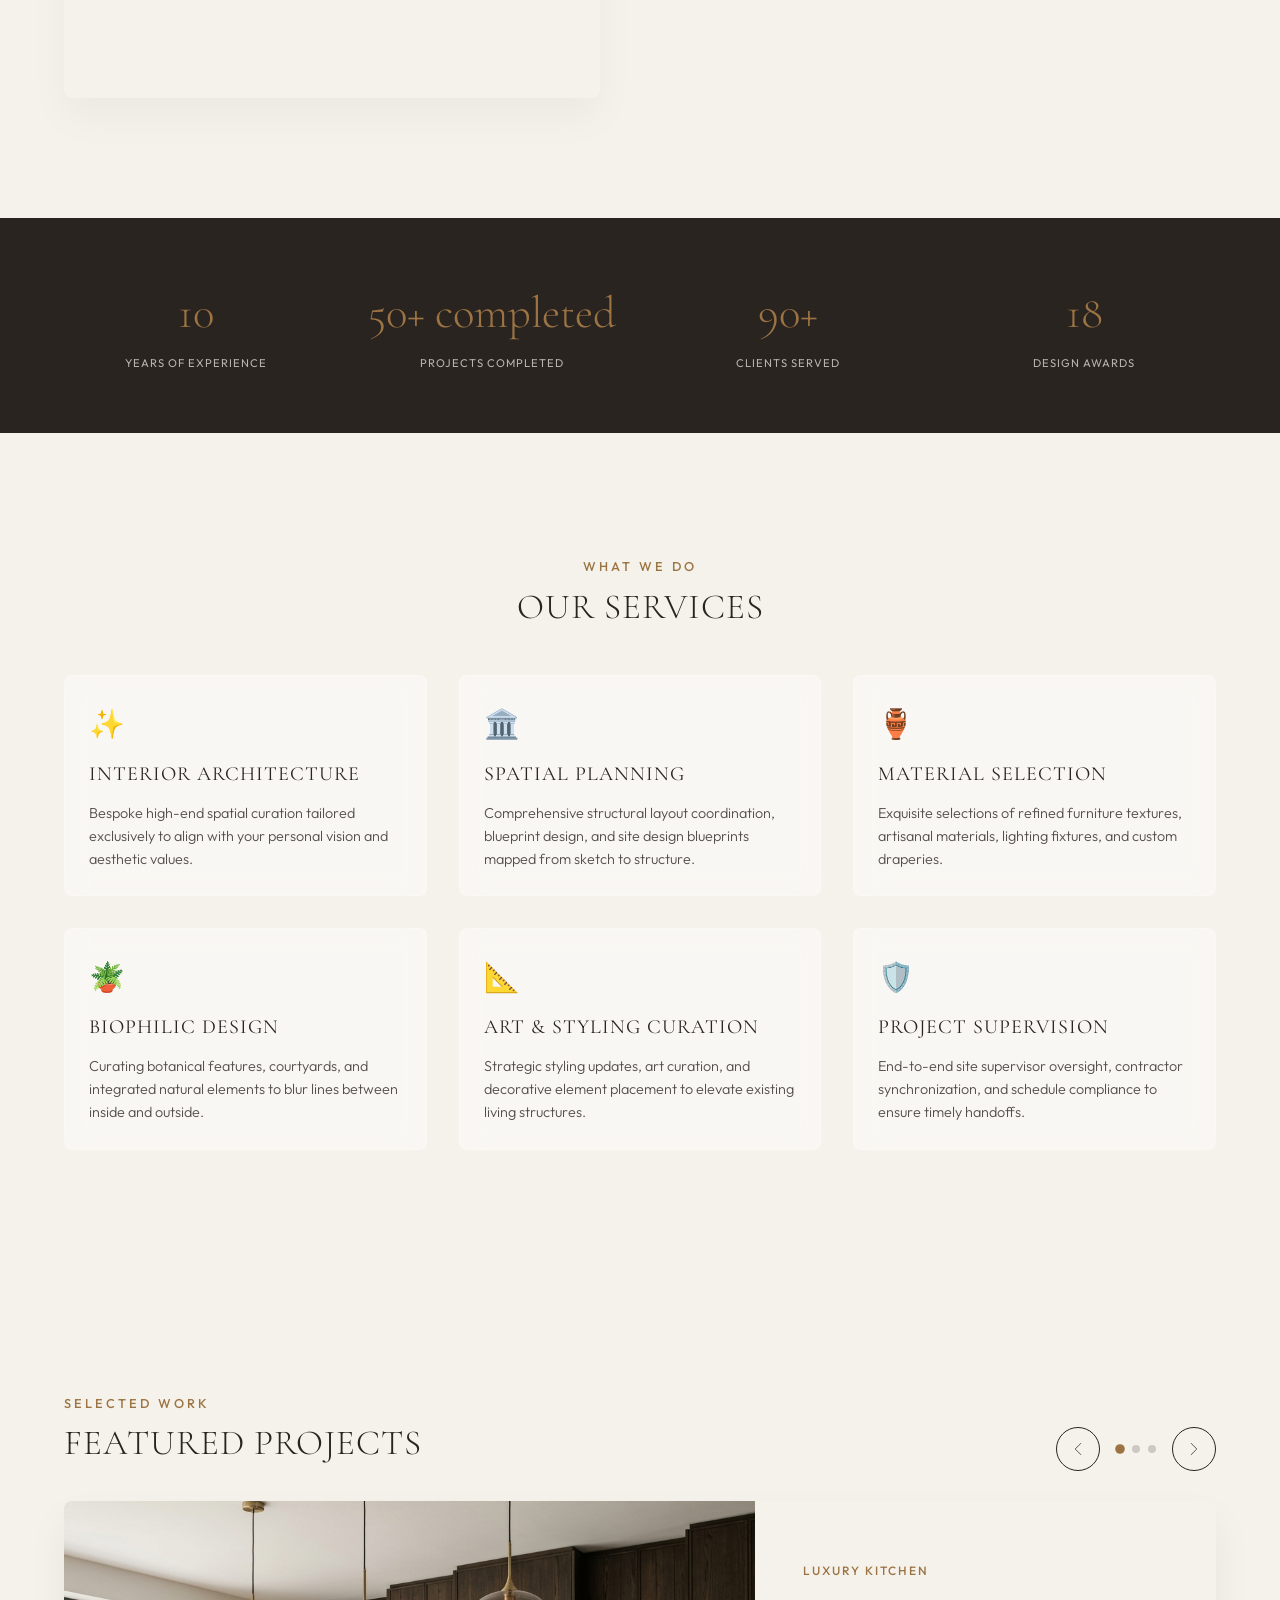
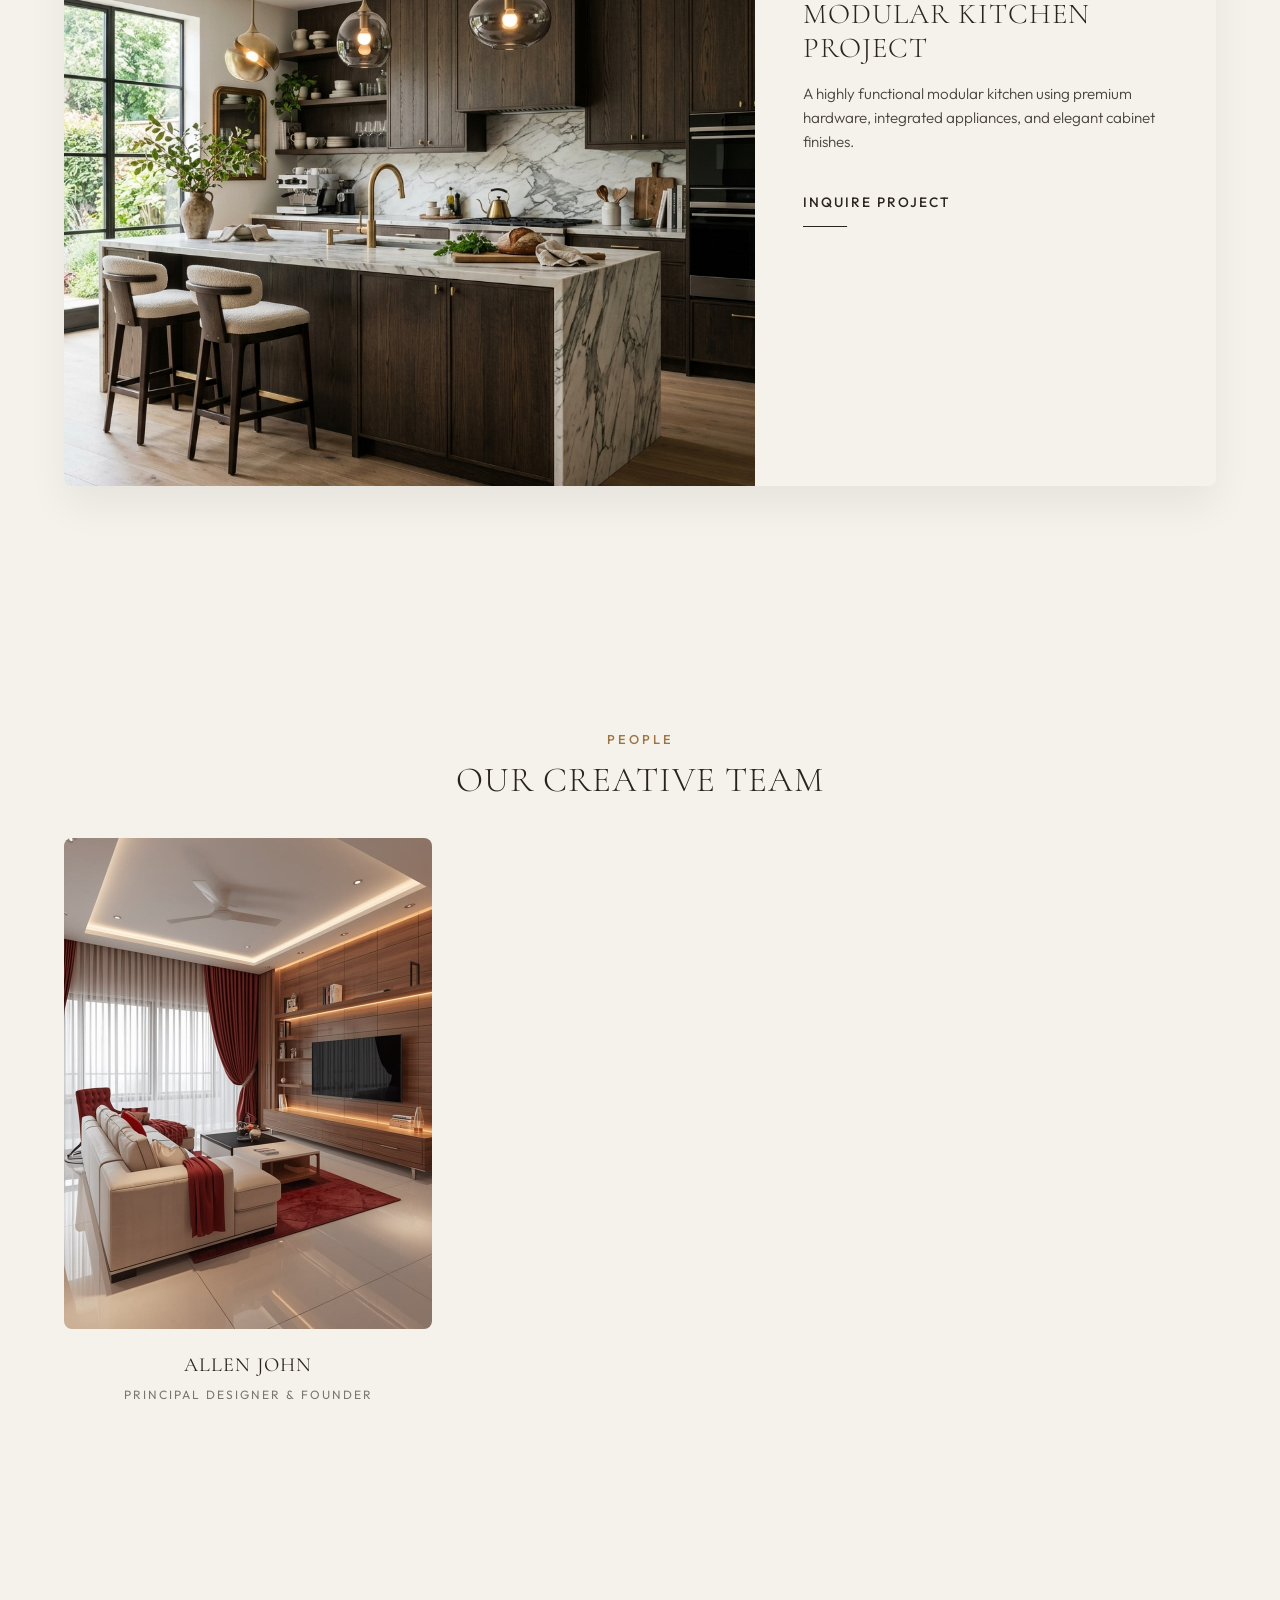
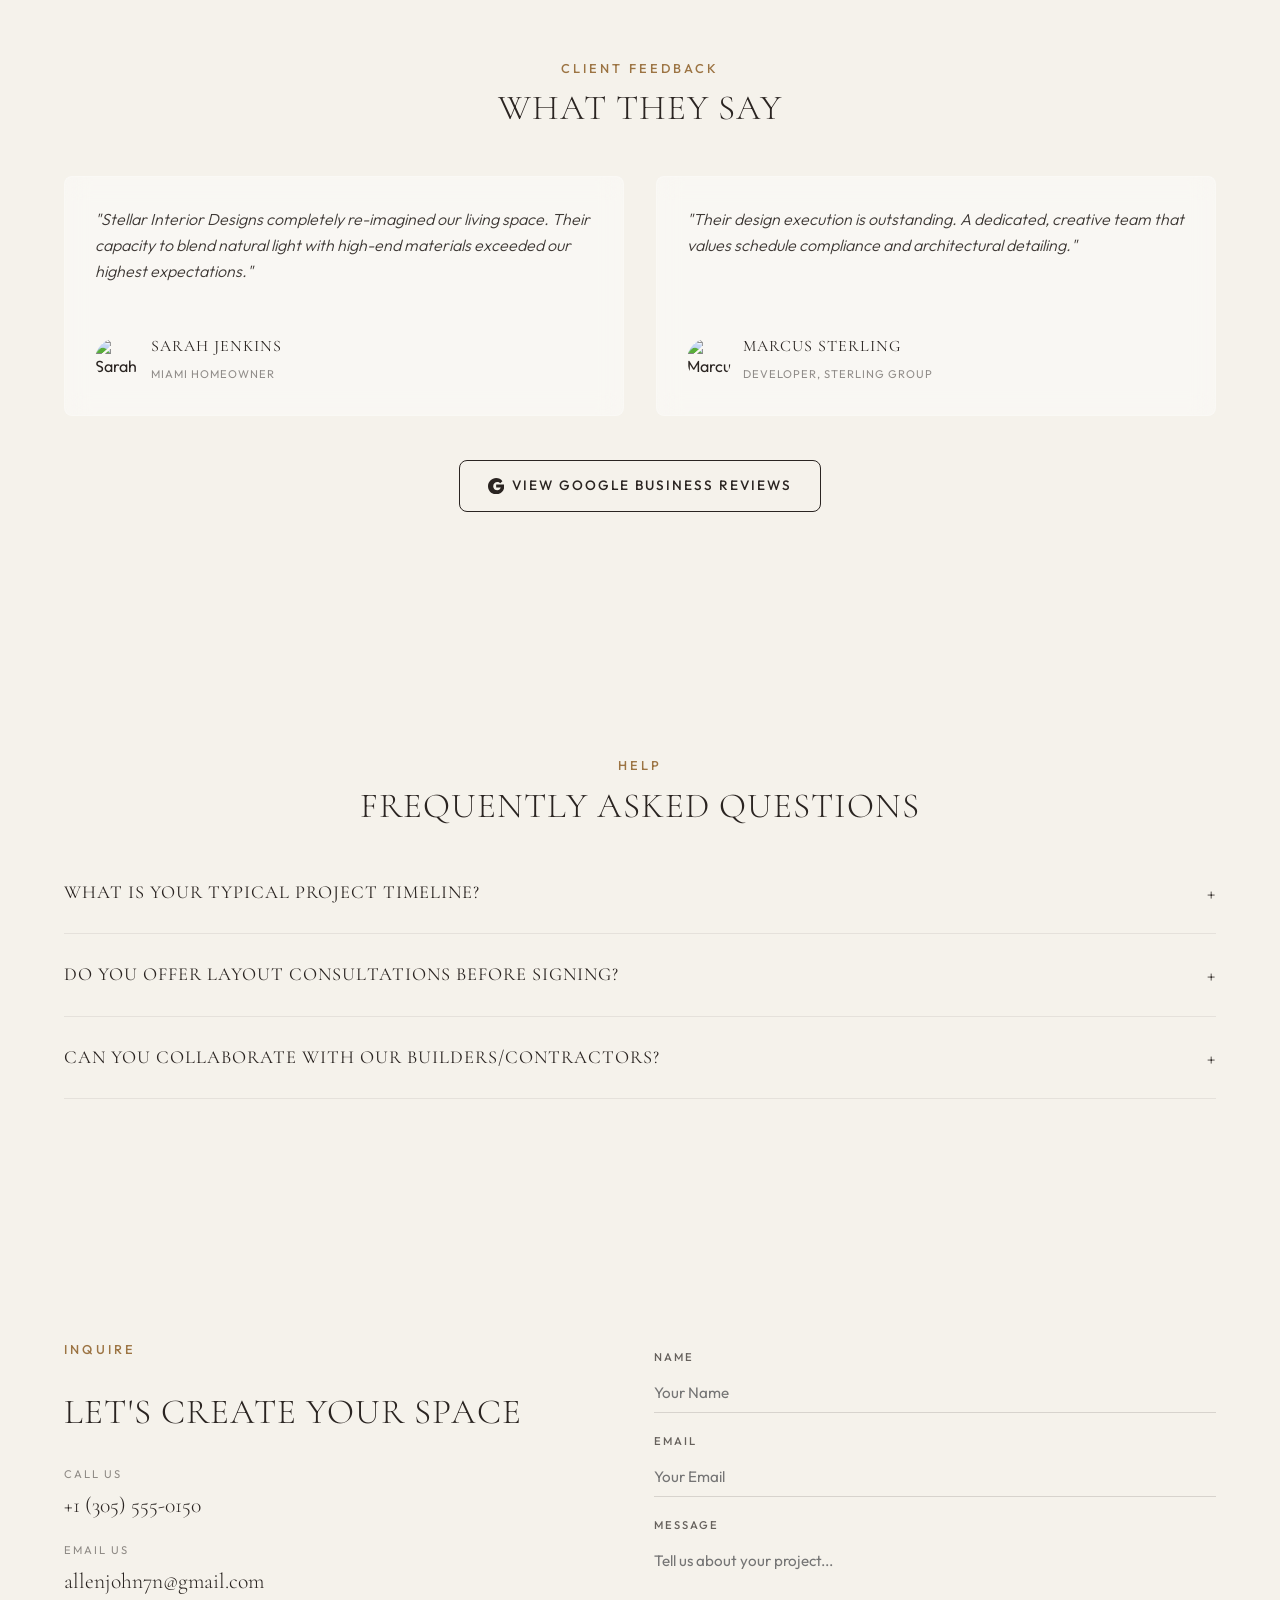
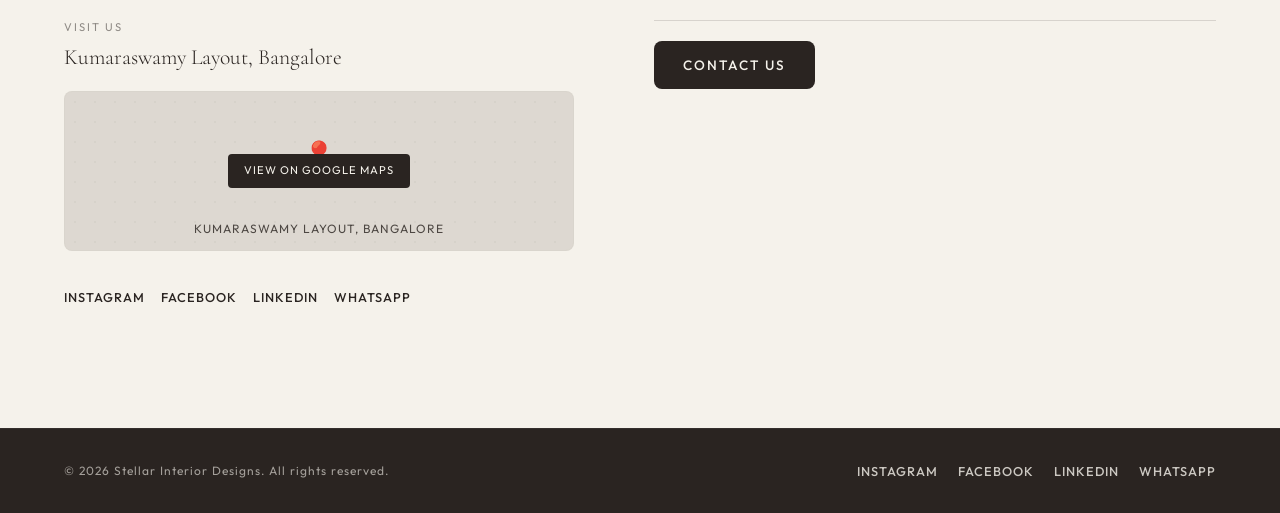
==== commit 9b00e8e0: "Replace About section image with looped autoplay video about2vid.mp4" ====
--- a/preview.html
+++ b/preview.html
@@ -936,6 +936,9 @@
     .whatsapp-btn {
       background-color: #25d366;
     }
+    .instagram-btn {
+      background: linear-gradient(45deg, #f09433 0%, #e6683c 25%, #dc2743 50%, #cc2366 75%, #bc1888 100%);
+    }
     .call-btn {
       background-color: var(--accent-color);
     }
@@ -1159,7 +1162,7 @@
       </nav>
 
       <div class="nav-right">
-        <a href="#contact" class="btn btn-outline" id="nav-cta-btn" style="padding: 8px 16px; font-size: 0.75rem;">Book Consultation</a>
+        <a href="#contact" class="btn btn-outline" id="nav-cta-btn" style="padding: 8px 16px; font-size: 0.75rem;">Contact Us</a>
         <div class="menu-toggle" id="mobile-toggle">
           <span></span>
           <span></span>
@@ -1179,8 +1182,7 @@
           <h1 class="hero-title">We Shape the Essence of Modern Living</h1>
           <p class="hero-description">At Aura Studio, we believe that luxury lies in architectural purity and material refinement. Our design philosophy centers on creating sophisticated, functional spaces that harmonize structural strength with visual warmth, tailored to elevate your everyday living experience.</p>
           <div class="hero-ctas">
-            <a href="#contact" class="btn btn-filled">Book Consultation</a>
-            <a href="#portfolio" class="btn btn-underline">Explore Portfolio</a>
+            <a href="#contact" class="btn btn-filled">Contact Us</a>
           </div>
         </div>
         <div class="hero-img-container reveal" style="transition-delay: 0.2s;" id="hero-slideshow-container">
@@ -1192,16 +1194,13 @@
     <!-- About Section -->
     <section id="about">
       <div class="container about-grid">
-        <div class="about-img-container reveal">
-          <img src="./assets/about.jpg" alt="Architectural Detail" class="about-img" id="about-element-img">
+        <div class="about-img-container reveal" id="about-img-container-el">
+          <!-- Populated dynamically by JS -->
         </div>
         <div class="about-content reveal" style="transition-delay: 0.2s;">
           <span class="hero-subtitle">Our Philosophy</span>
           <h2 class="about-title">Elegance in Every Detail</h2>
           <p class="about-description">At Aura Studio, we believe that luxury lies in architectural purity and material refinement. Our design philosophy centers on creating sophisticated, functional spaces that harmonize structural strength with visual warmth, tailored to elevate your everyday living experience.</p>
-          <div>
-            <a href="#contact" class="btn btn-outline">Book Consultation</a>
-          </div>
         </div>
       </div>
     </section>
@@ -1361,7 +1360,7 @@
               <textarea id="form-message" class="form-input" required placeholder="Tell us about your project..."></textarea>
             </div>
             <div>
-              <button type="submit" class="btn btn-filled">Book Consultation</button>
+              <button type="submit" class="btn btn-filled">Contact Us</button>
             </div>
           </form>
         </div>
@@ -1450,7 +1449,7 @@
       },
       
       about: {
-        image: "./assets/about.jpg",
+        image: "./assets/about2vid.mp4",
         title: "Where Vision Meets Elegant Design",
         description: "From contemporary residences to sophisticated commercial spaces, we transform ideas into beautifully curated interiors. Every project is designed with precision, premium materials, and a commitment to creating spaces that are both visually stunning and effortlessly functional."
       },
@@ -1479,13 +1478,13 @@
           description: "A highly functional modular kitchen using premium hardware, integrated appliances, and elegant cabinet finishes."
         },
         {
-          image: "./assets/project1.jpg",
-          title: "The Minimalist Oak Bedroom",
-          category: "Residential Loft",
-          description: "A serene, light-filled sleeping chamber utilizing raw light-oak walls, premium organic linen textiles, and hidden diffuse lighting profiles."
+          image: "./assets/drawingroom.png",
+          title: "Aesthetic Drawing Room",
+          category: "Residential",
+          description: "A serene, light-filled drawing room utilizing premium organic linen textiles, and hidden diffuse lighting profiles."
         },
         {
-          image: "./assets/project1.jpg",
+          image: "./assets/diningroom.png",
           title: "Elegant Dining Hall Project",
           category: "Dining Suite",
           description: "An elegant dining hall featuring a custom stone table, bespoke seating, and custom warm lighting design."
@@ -1634,17 +1633,24 @@
       const aboutDesc = document.querySelector("#about .about-description");
       if (aboutDesc) aboutDesc.textContent = config.about.description;
       
-      const aboutImg = document.getElementById("about-element-img");
-      if (aboutImg) {
-        if (config.about.image && !config.about.image.includes("{{")) {
-          aboutImg.src = config.about.image;
+      const aboutContainer = document.getElementById("about-img-container-el");
+      if (aboutContainer) {
+        const fileUrl = config.about.image && !config.about.image.includes("{{") ? config.about.image : "./assets/about.jpg";
+        const isVideo = fileUrl.endsWith(".mp4") || fileUrl.endsWith(".webm") || fileUrl.endsWith(".mov");
+        
+        if (isVideo) {
+          aboutContainer.innerHTML = `
+            <video autoplay loop muted playsinline class="about-img" style="width: 100%; height: auto; object-fit: cover; aspect-ratio: 4/5;">
+              <source src="${fileUrl}" type="video/mp4">
+              Your browser does not support the video tag.
+            </video>
+          `;
         } else {
-          aboutImg.src = 'data:image/svg+xml;utf8,<svg xmlns="http://www.w3.org/2000/svg" width="400" height="500" viewBox="0 0 400 500"><rect width="100%" height="100%" fill="%23e5e0d8"/><text x="50%" y="50%" font-family="Outfit" font-size="14" fill="%238c8275" text-anchor="middle" dominant-baseline="middle" letter-spacing="2">ABOUT IMAGE</text></svg>';
+          aboutContainer.innerHTML = `
+            <img src="${fileUrl}" alt="Architectural Detail" class="about-img" id="about-element-img">
+          `;
         }
       }
-      
-      const aboutBtn = document.querySelector("#about .btn-outline");
-      if (aboutBtn) aboutBtn.textContent = config.ctas.primaryCta;
 
       // Populate Statistics
       const statYears = document.getElementById("stat-years");
@@ -1934,6 +1940,12 @@
       const floatingCallBtn = document.getElementById("floating-call-btn");
       if (floatingCallBtn) floatingCallBtn.href = `tel:${config.contact.phone}`;
 
+      // Bind floating CTA Instagram link
+      const floatingInstaBtn = document.getElementById("floating-instagram-btn");
+      if (floatingInstaBtn && config.contact.instagram && !config.contact.instagram.includes("{{")) {
+        floatingInstaBtn.href = config.contact.instagram;
+      }
+
       // Add scroll styling to header
       window.addEventListener("scroll", () => {
         const header = document.querySelector("header");
@@ -1953,6 +1965,11 @@
         <path d="M.057 24l1.687-6.163c-1.041-1.804-1.588-3.849-1.587-5.946C.003 5.324 5.328 0 11.859 0c3.166.001 6.141 1.233 8.377 3.469 2.235 2.237 3.465 5.212 3.464 8.384-.003 6.535-5.328 11.86-11.859 11.86-2.007-.001-3.98-.51-5.734-1.482L0 24zm6.59-4.846c1.6.95 3.188 1.449 4.725 1.45 5.275 0 9.569-4.292 9.572-9.566.001-2.553-1.002-4.955-2.825-6.779-1.82-1.823-4.232-2.826-6.78-2.828-5.278 0-9.577 4.293-9.58 9.569-.001 1.636.441 3.238 1.285 4.673l-.997 3.639 3.73-.978zM17.159 14c-.284-.142-1.68-.83-1.943-.925-.263-.096-.456-.142-.648.142-.19.283-.739.925-.907 1.114-.167.189-.335.213-.618.071-.282-.142-1.193-.44-2.272-1.402-.84-.748-1.407-1.671-1.573-1.954-.166-.283-.018-.435.124-.576.128-.127.284-.33.426-.496.143-.165.19-.283.285-.472.095-.188.047-.353-.024-.495-.071-.142-.648-1.56-.887-2.132-.233-.561-.47-.485-.648-.495-.167-.008-.359-.01-.55-.01s-.502.072-.765.353c-.263.284-1.005.981-1.005 2.39 0 1.41 1.028 2.766 1.171 2.956.143.19 2.023 3.09 4.901 4.33.684.295 1.218.471 1.636.603.687.218 1.312.187 1.808.113.553-.083 1.68-.687 1.918-1.352.238-.665.238-1.236.167-1.352-.07-.117-.263-.189-.548-.331z"/>
       </svg>
     </a>
+    <a href="https://instagram.com" target="_blank" rel="noopener noreferrer" class="floating-btn instagram-btn" id="floating-instagram-btn" aria-label="Follow us on Instagram">
+      <svg viewBox="0 0 24 24" width="22" height="22" fill="currentColor">
+        <path d="M12 2.163c3.204 0 3.584.012 4.85.07 3.252.148 4.771 1.691 4.919 4.919.058 1.265.069 1.645.069 4.849 0 3.205-.012 3.584-.069 4.849-.149 3.225-1.664 4.771-4.919 4.919-1.266.058-1.644.07-4.85.07-3.204 0-3.584-.012-4.849-.07-3.26-.149-4.771-1.699-4.919-4.92-.058-1.265-.07-1.644-.07-4.849 0-3.204.013-3.583.07-4.849.149-3.227 1.664-4.771 4.919-4.919 1.266-.057 1.645-.069 4.849-.069zM12 0C8.741 0 8.333.014 7.053.072 2.695.272.273 2.69.073 7.051.014 8.333 0 8.741 0 12c0 3.259.014 3.668.072 4.948.2 4.358 2.618 6.78 6.98 6.98 1.281.058 1.689.072 4.948.072 3.259 0 3.668-.014 4.948-.072 4.354-.2 6.782-2.618 6.979-6.98.059-1.28.073-1.689.073-4.948 0-3.259-.014-3.667-.072-4.947-.196-4.354-2.617-6.78-6.979-6.98C15.668.014 15.259 0 12 0zm0 5.838a6.162 6.162 0 1 0 0 12.324 6.162 6.162 0 0 0 0-12.324zM12 16a4 4 0 1 1 0-8 4 4 0 0 1 0 8zm6.406-11.845a1.44 1.44 0 1 0 0 2.881 1.44 1.44 0 0 0 0-2.881z"/>
+      </svg>
+    </a>
     <a href="tel:+1 (305) 555-0150" class="floating-btn call-btn" id="floating-call-btn" aria-label="Call Us Now">
       <svg viewBox="0 0 24 24" width="20" height="20" fill="currentColor">
         <path d="M21.384 17.752a15.908 15.908 0 0 1-2.928-1.347c-.633-.377-1.386-.188-1.84.423l-1.316 1.776a16.146 16.146 0 0 1-6.142-6.142l1.776-1.316c.611-.454.8-1.207.423-1.84a15.908 15.908 0 0 1-1.347-2.928c-.305-.885-1.23-1.425-2.164-1.32L4.62 5.372c-.886.098-1.562.836-1.587 1.728-.217 7.744 6.096 14.057 13.84 13.84.892-.025 1.63-.701 1.728-1.587l.29-2.62c.105-.934-.435-1.859-1.32-2.164z"/>
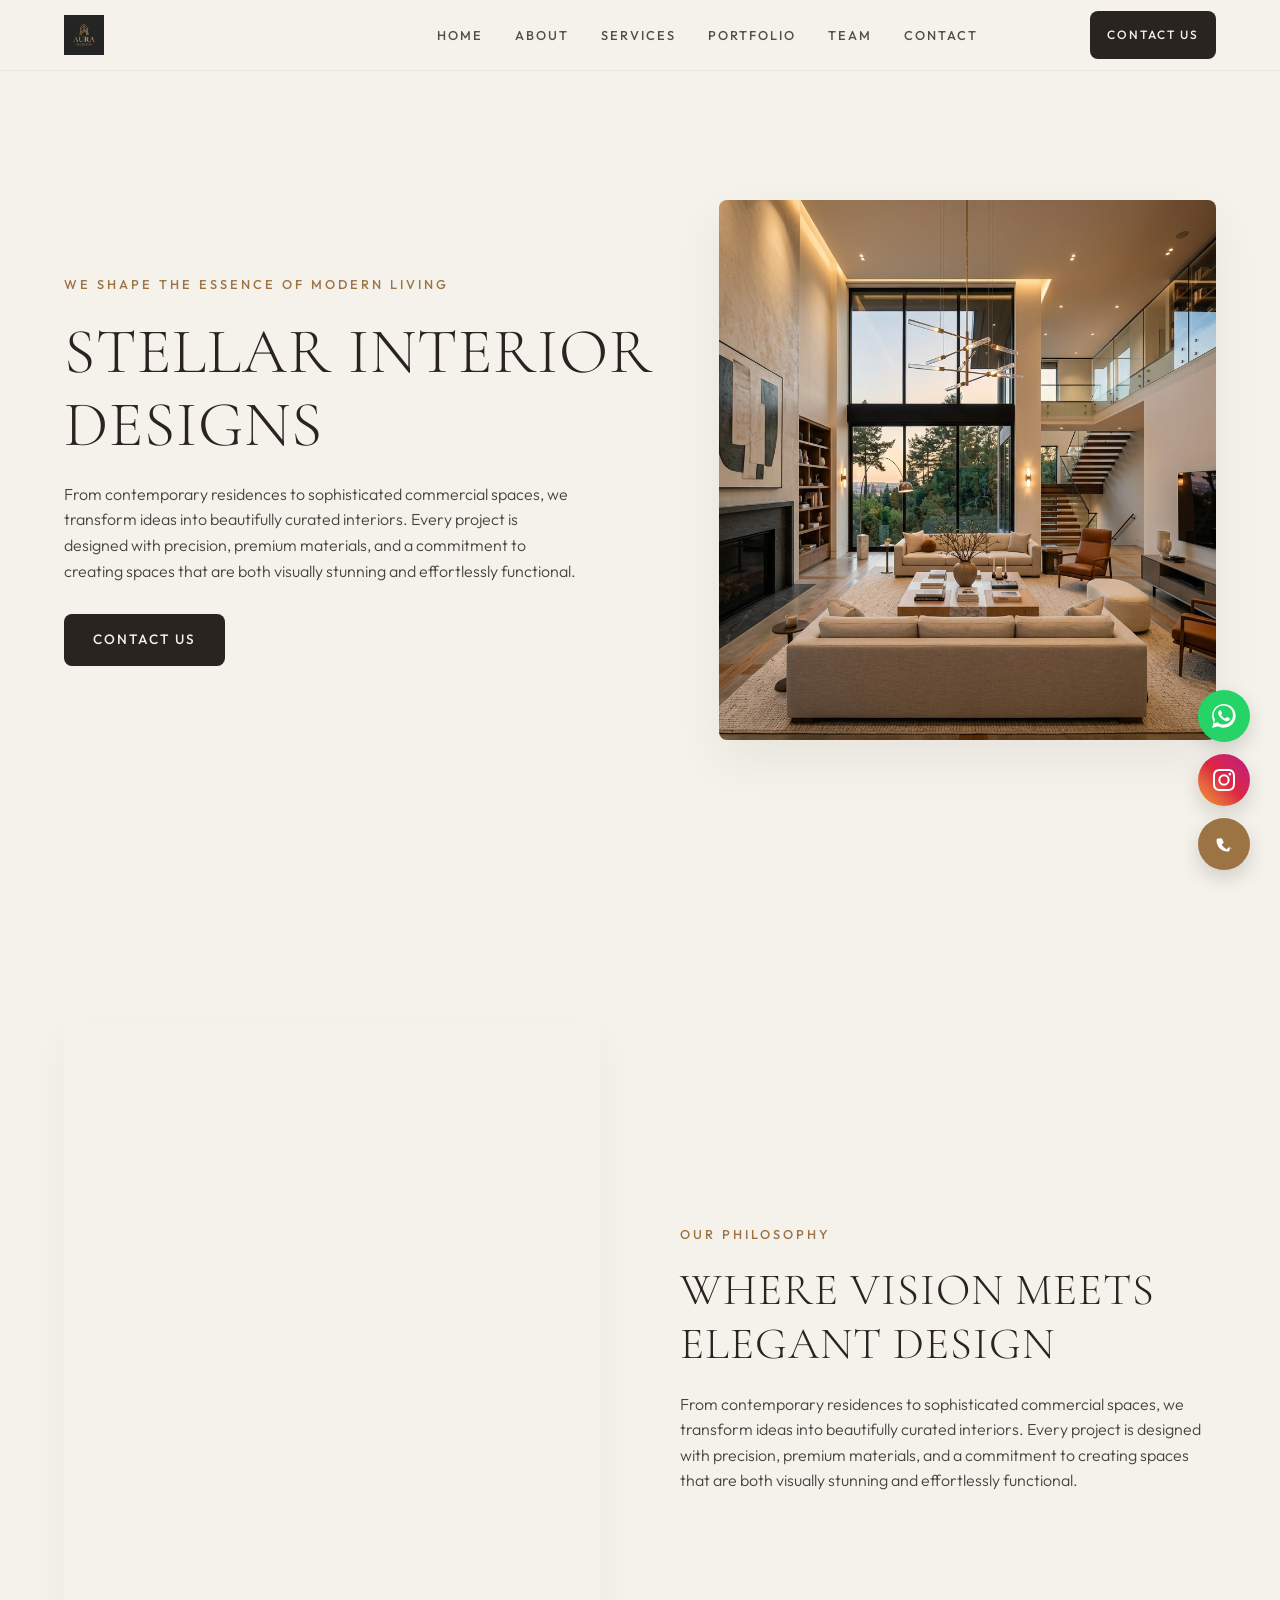
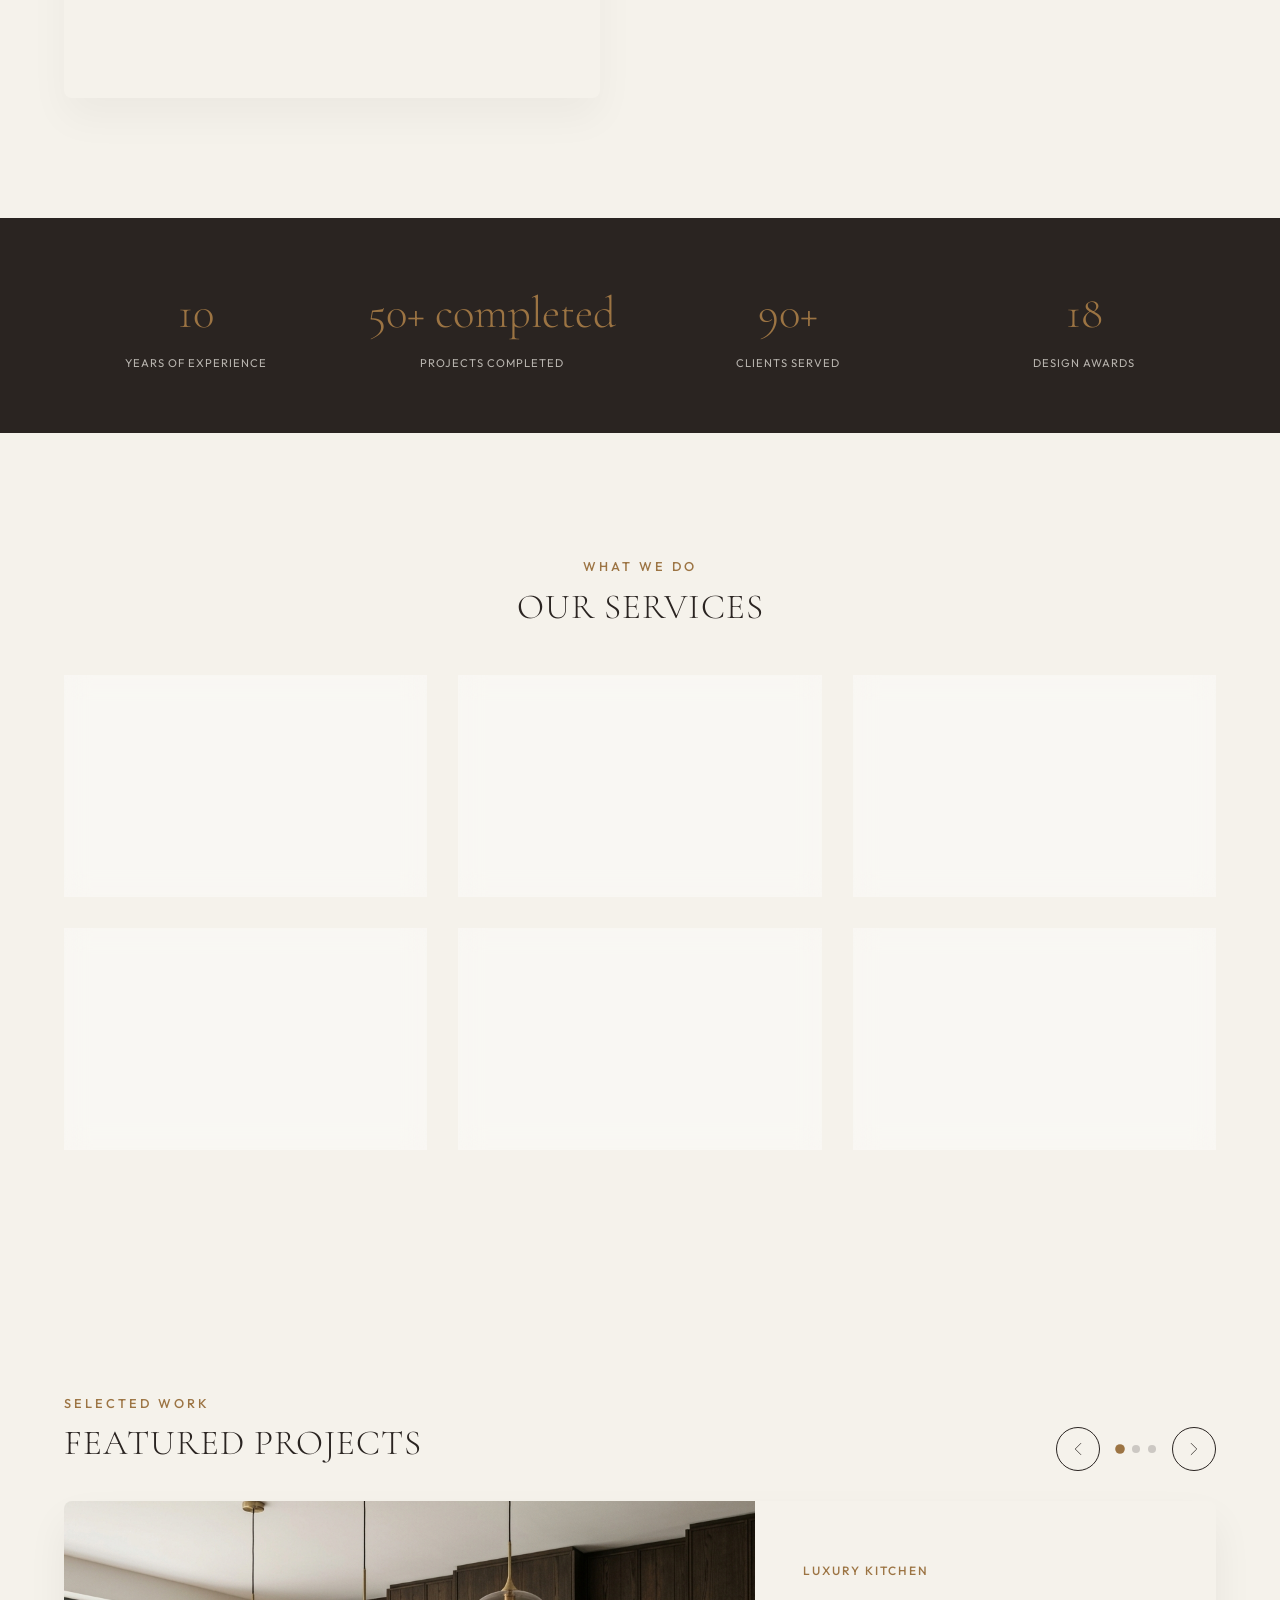
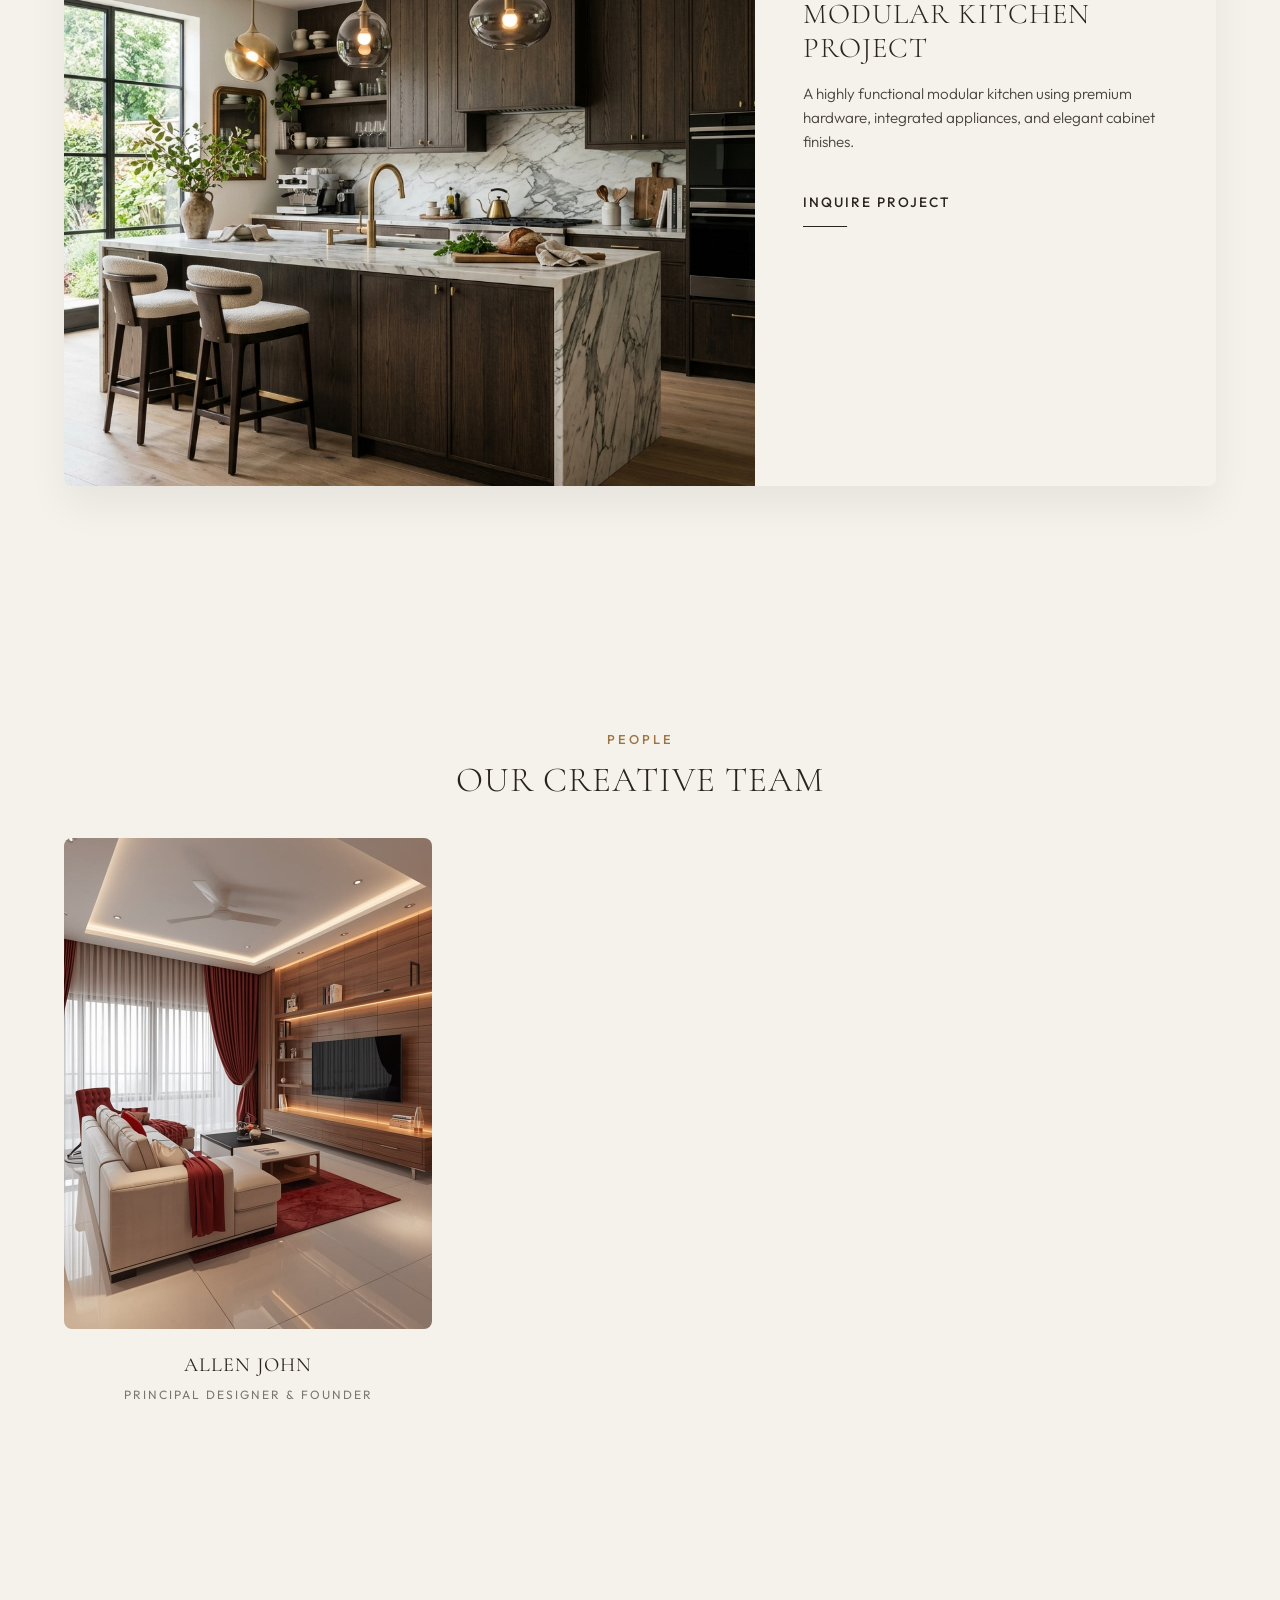
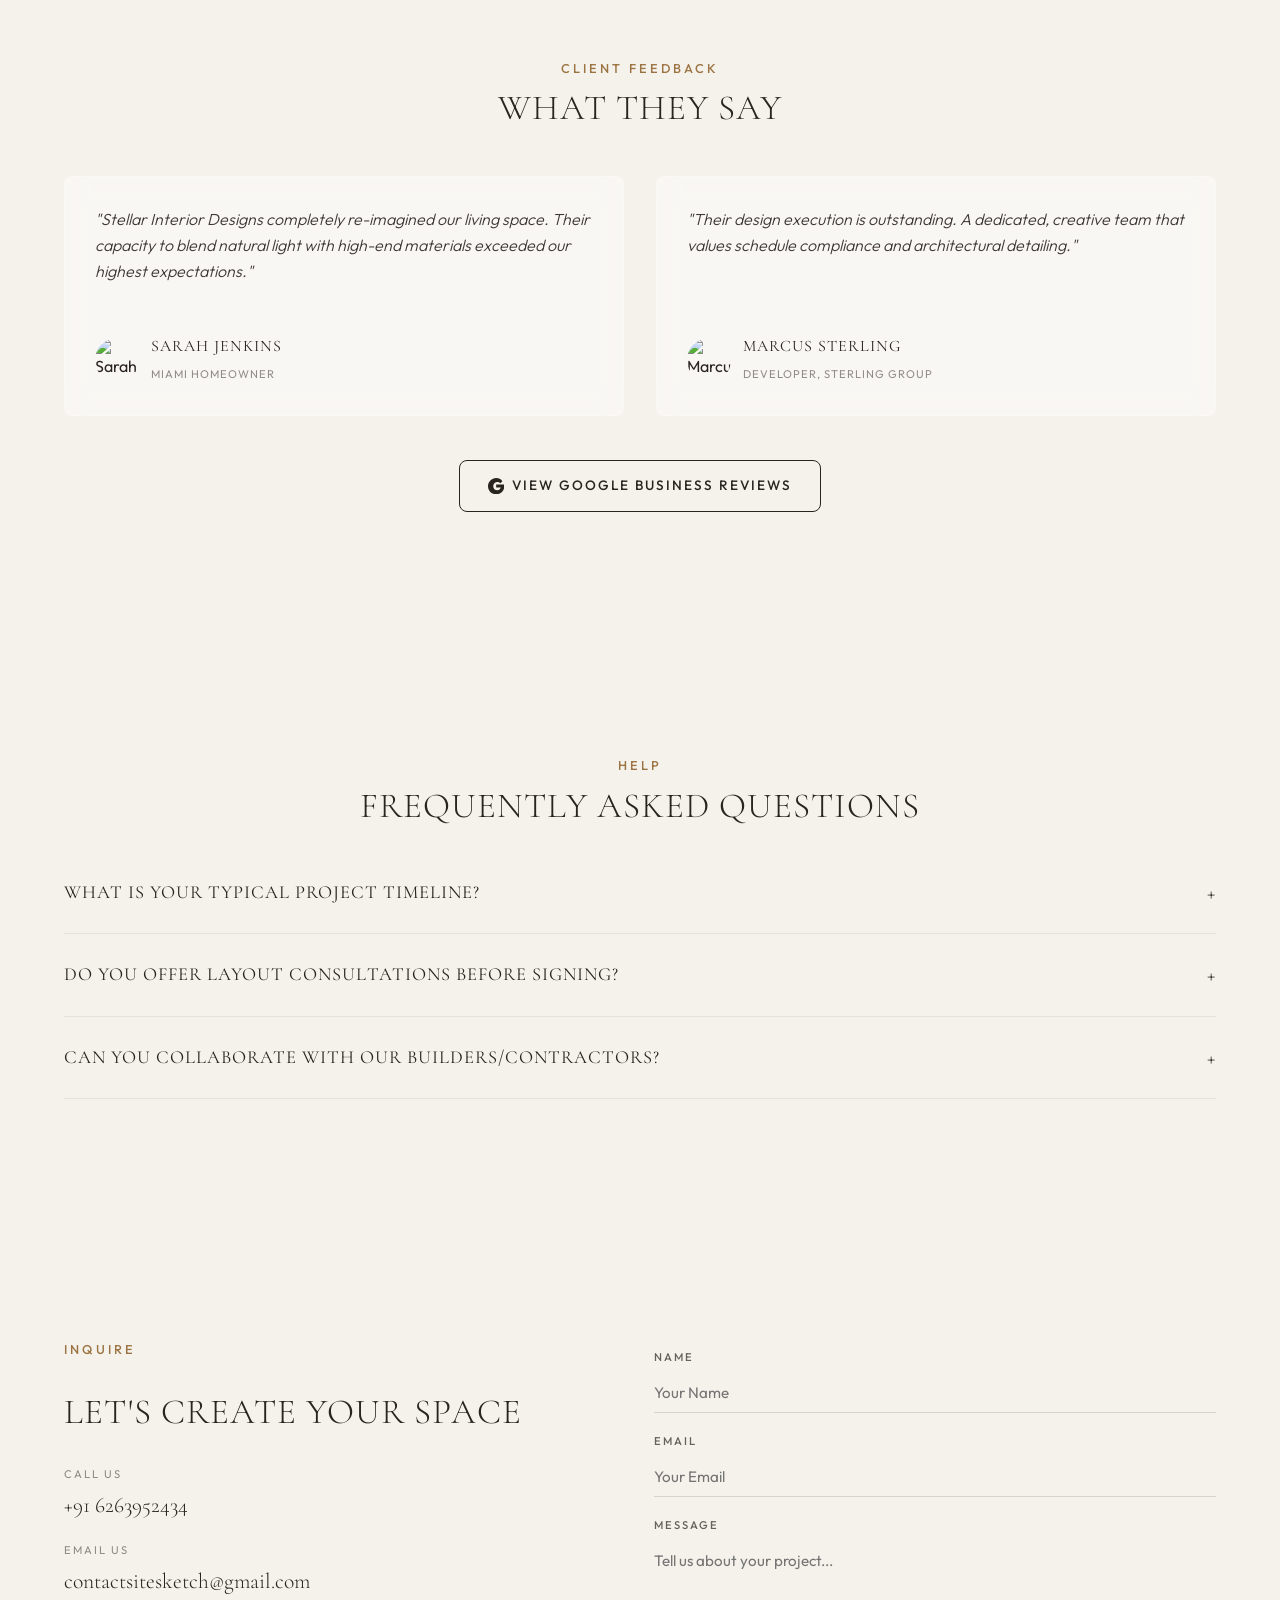
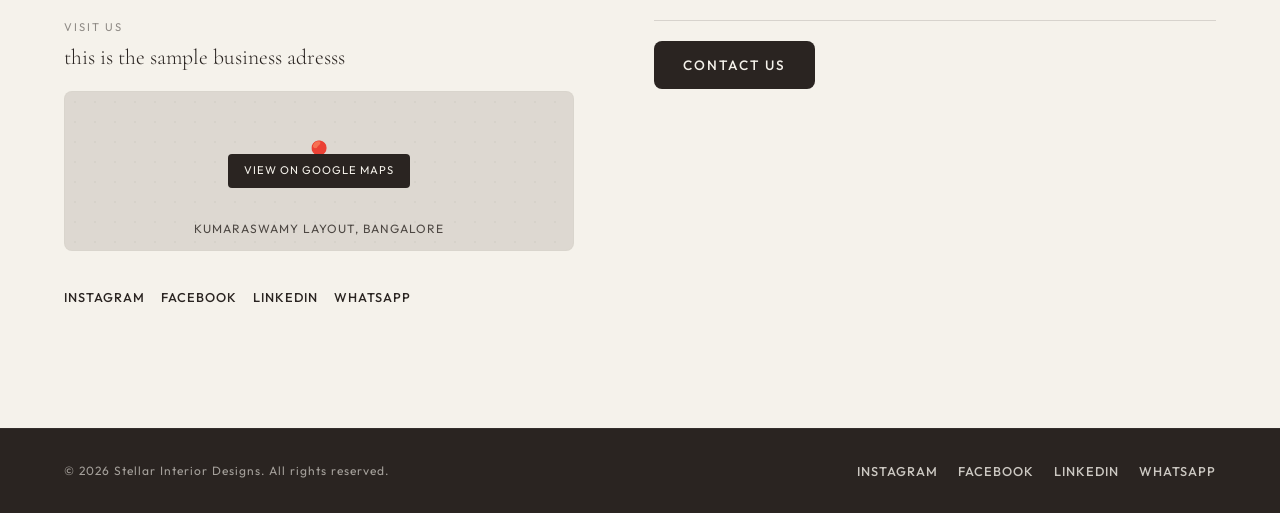
==== commit 6854a6d0: "Update contact configuration coordinates (phone, email, address, whatsapp, instagram, and googleMap)" ====
--- a/preview.html
+++ b/preview.html
@@ -1421,14 +1421,14 @@
       },
       
       contact: {
-        phone: "+1 (305) 555-0150",
-        email: "allenjohn7n@gmail.com",
-        address: "Kumaraswamy Layout, Bangalore",
-        whatsapp: "https://wa.me/6263952434",
-        instagram: "https://instagram.com/stellarinteriors",
+        phone: "+91 6263952434",
+        email: "contactsitesketch@gmail.com",
+        address: "this is the sample business adresss",
+        whatsapp: "https://wa.me/916263952434",
+        instagram: "https://instagram.com/sitesketch.ai",
         facebook: "https://facebook.com/stellarinteriors",
         linkedin: "https://linkedin.com/company/stellarinteriors",
-        googleMap: "https://www.google.com/maps/search/?api=1&query=Kumaraswamy+Layout+Bangalore"
+        googleMap: "https://www.google.com/maps/search/?api=1&query=California"
       },
 
       ctas: {
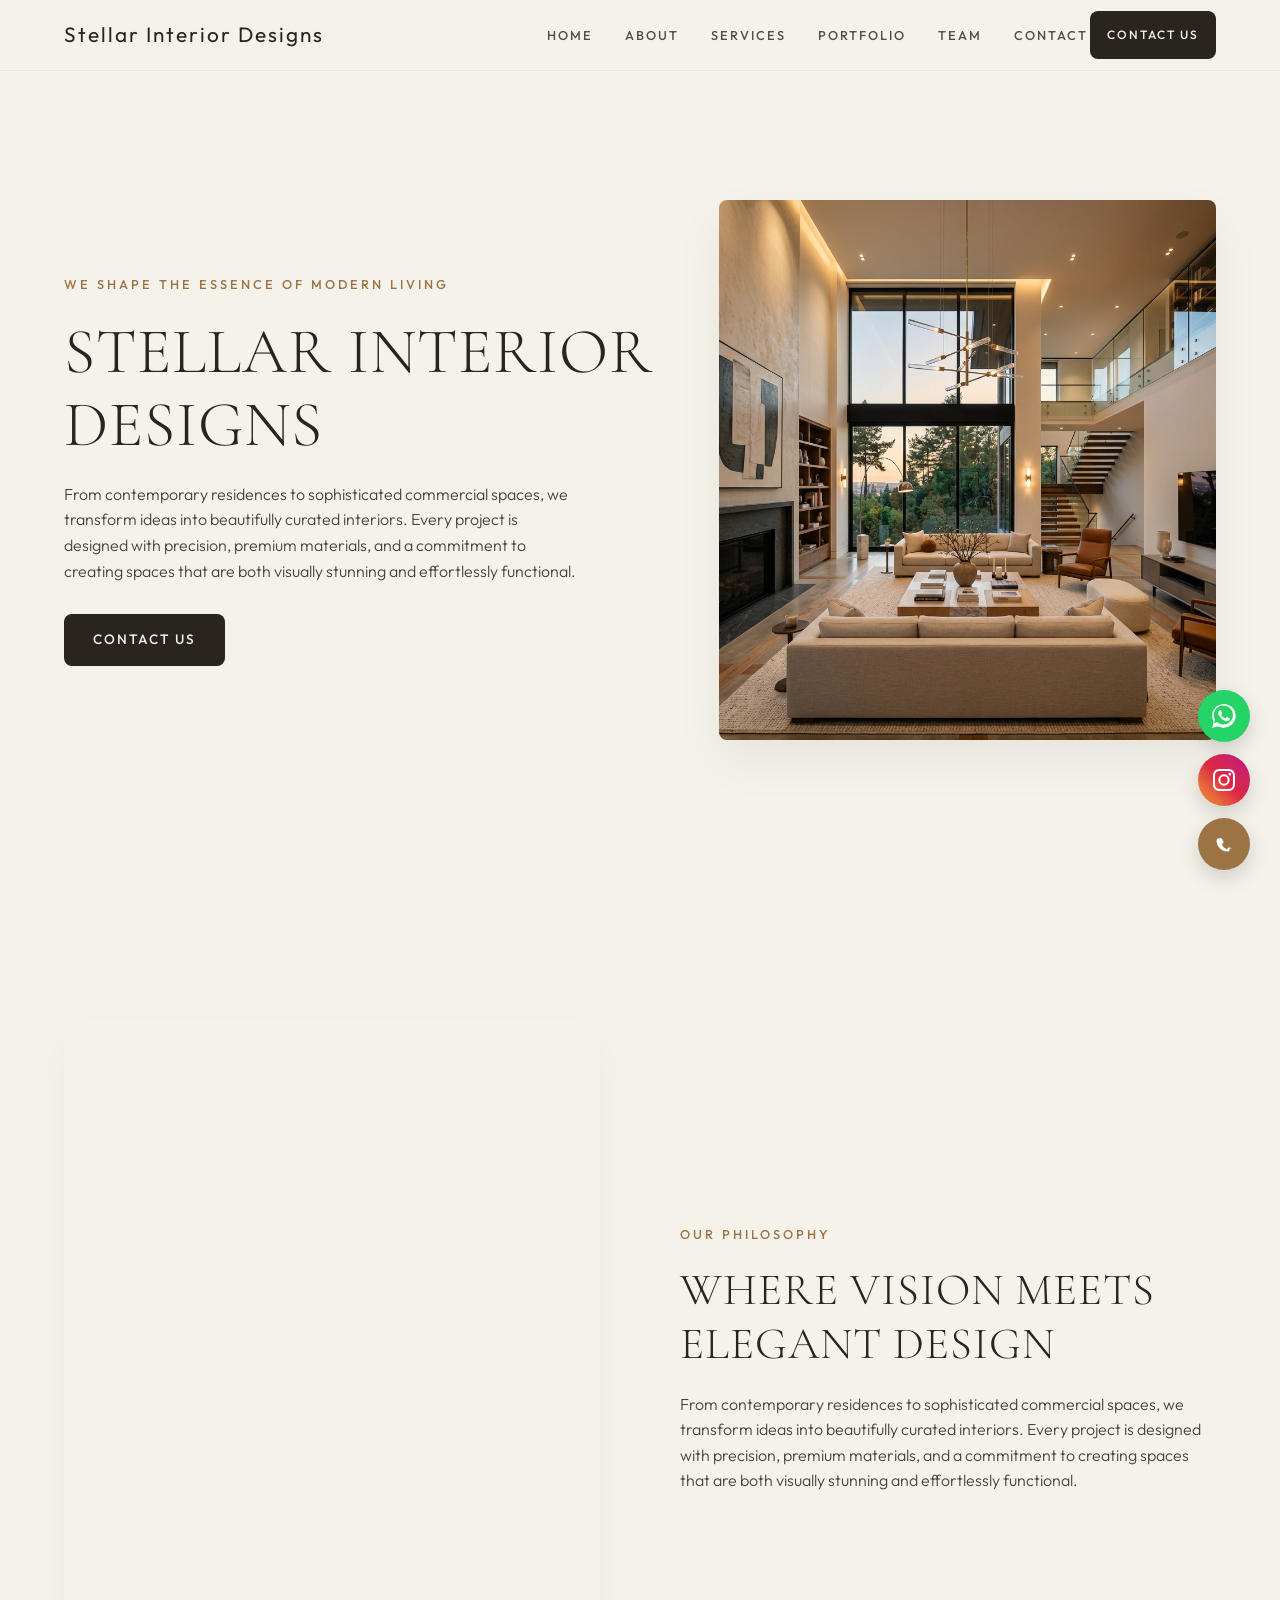
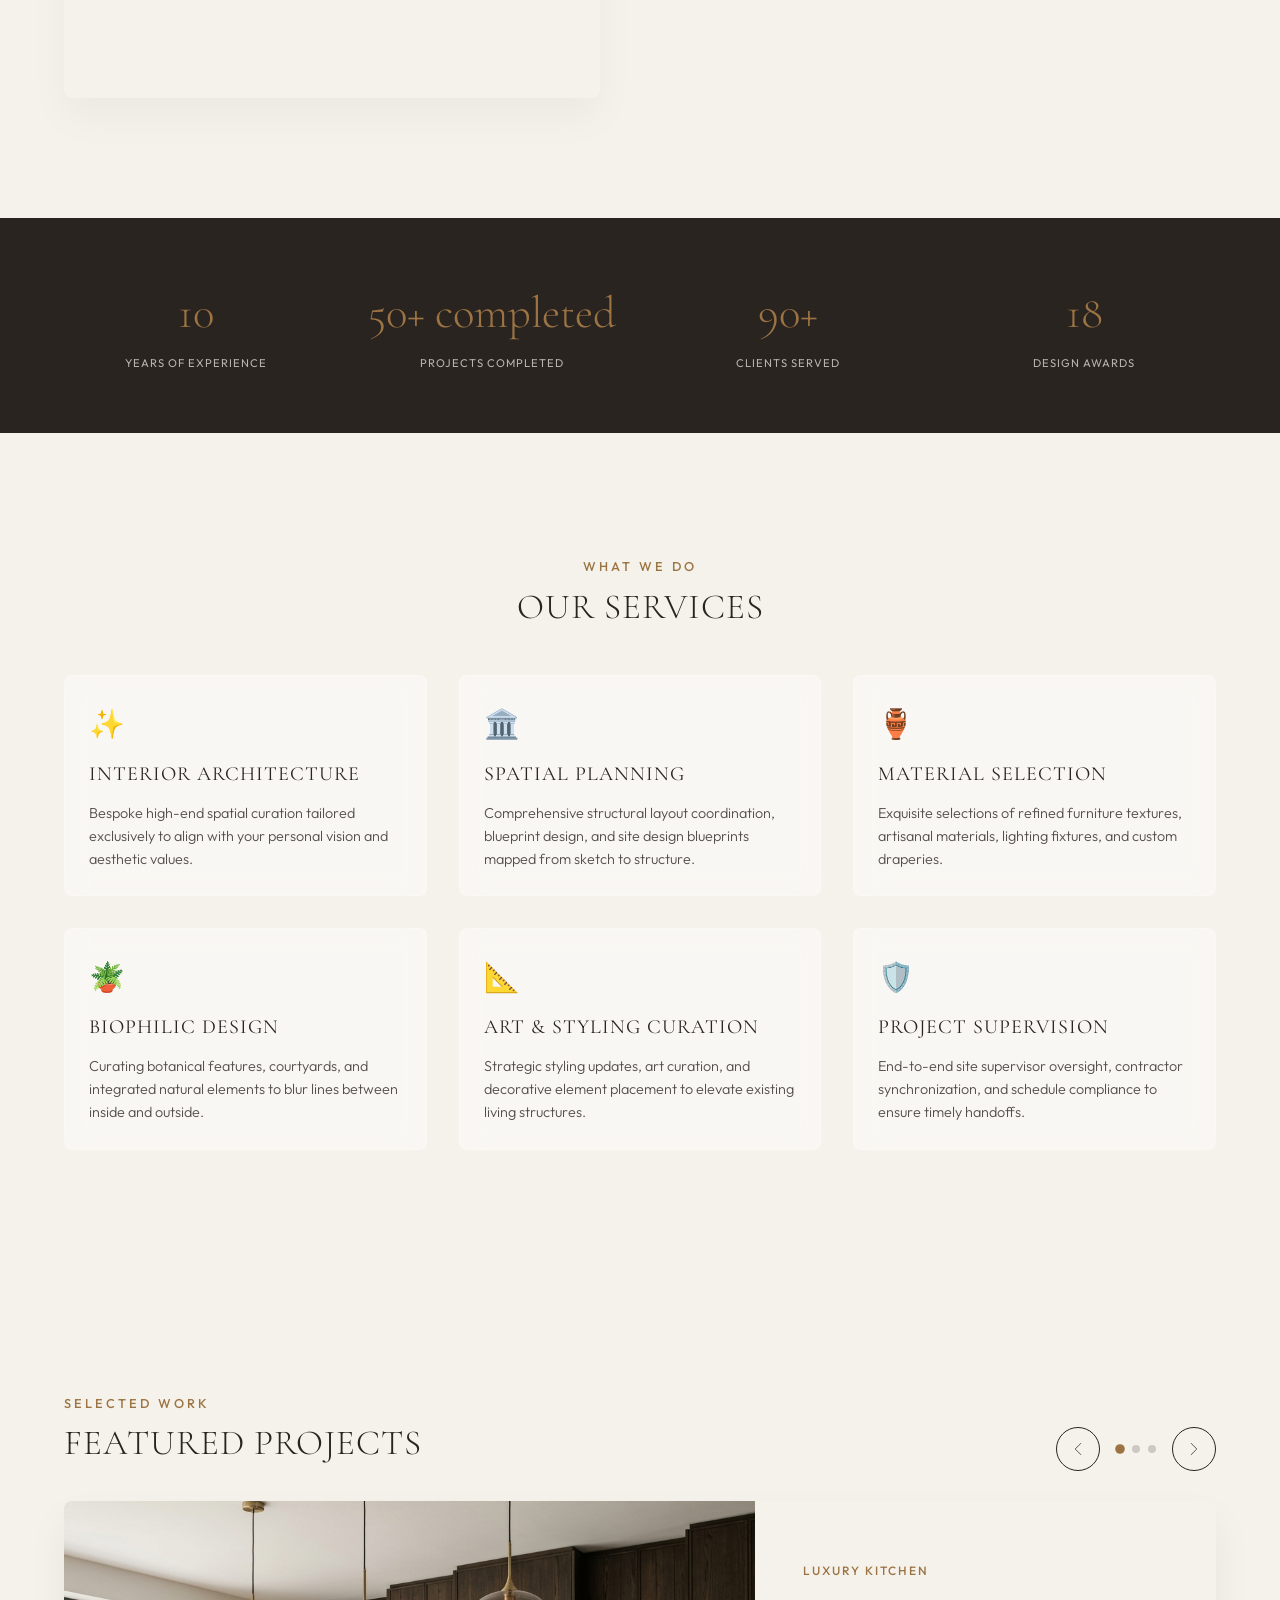
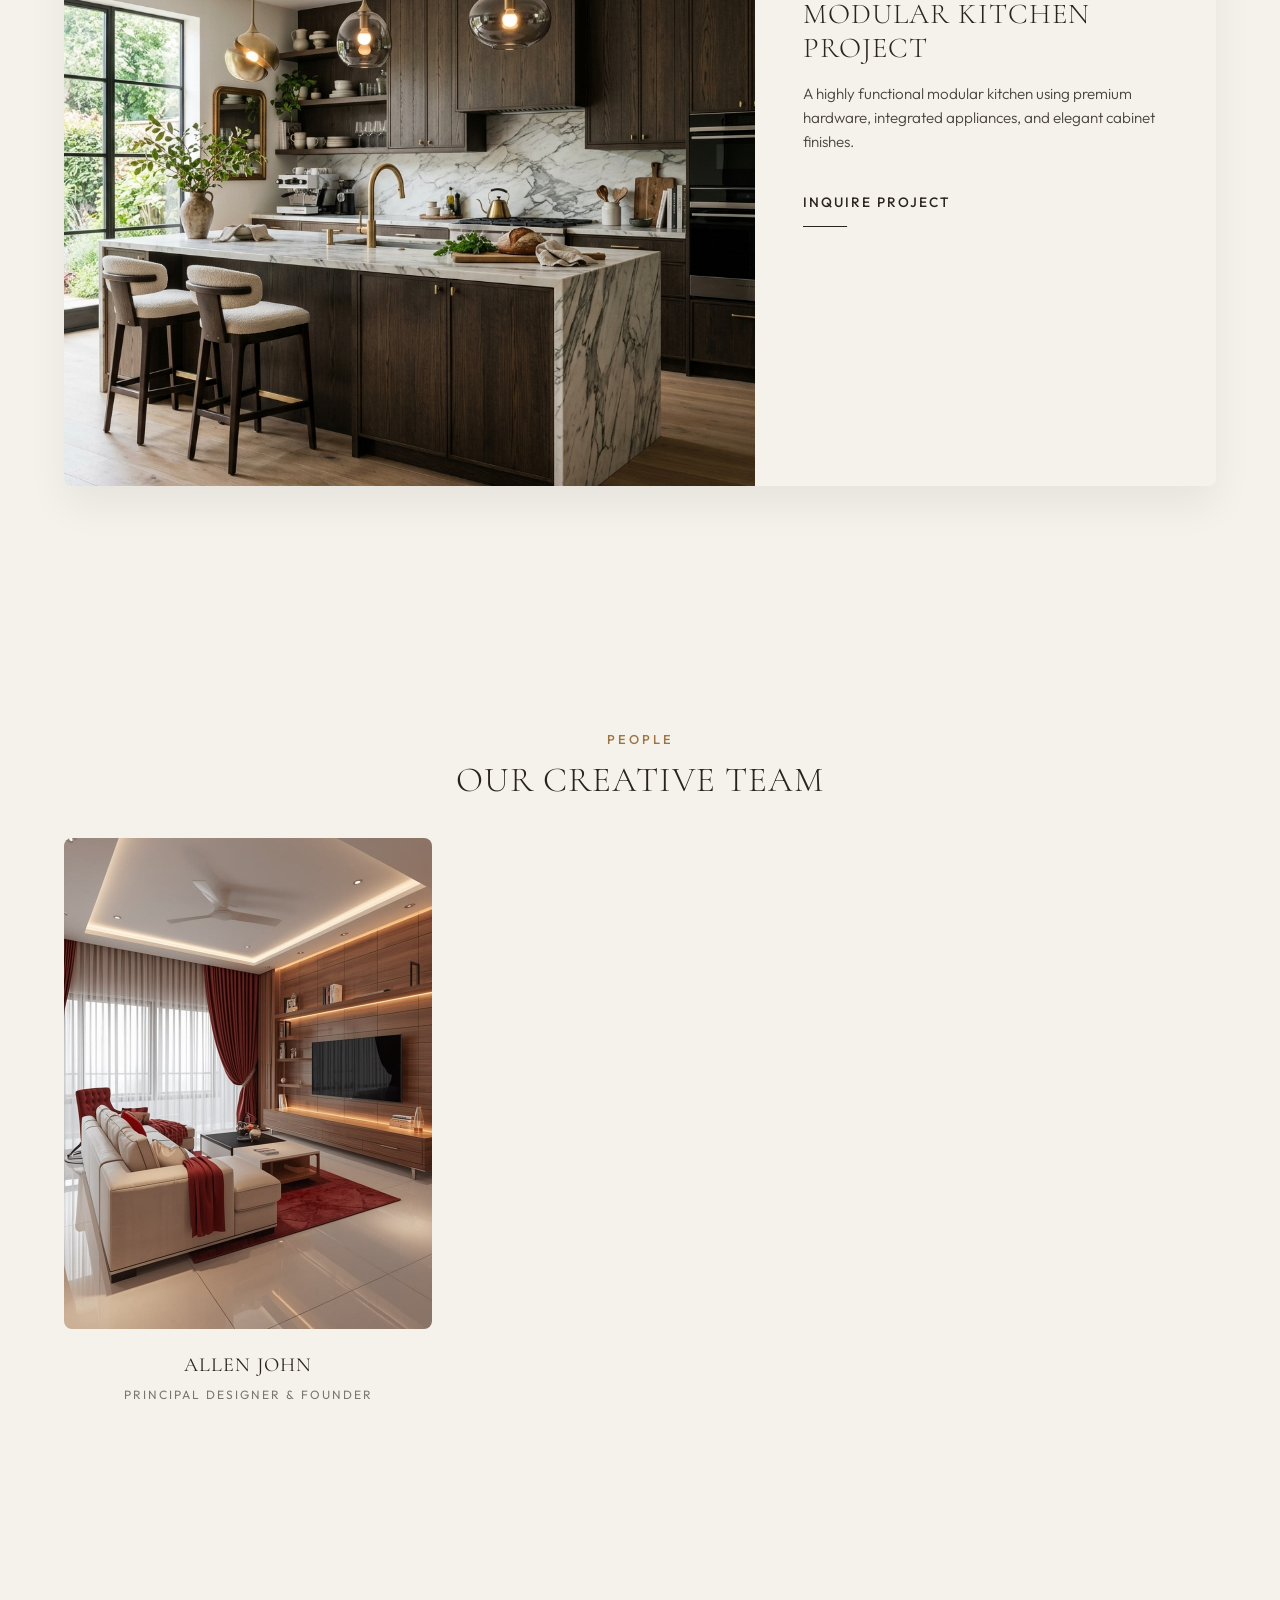
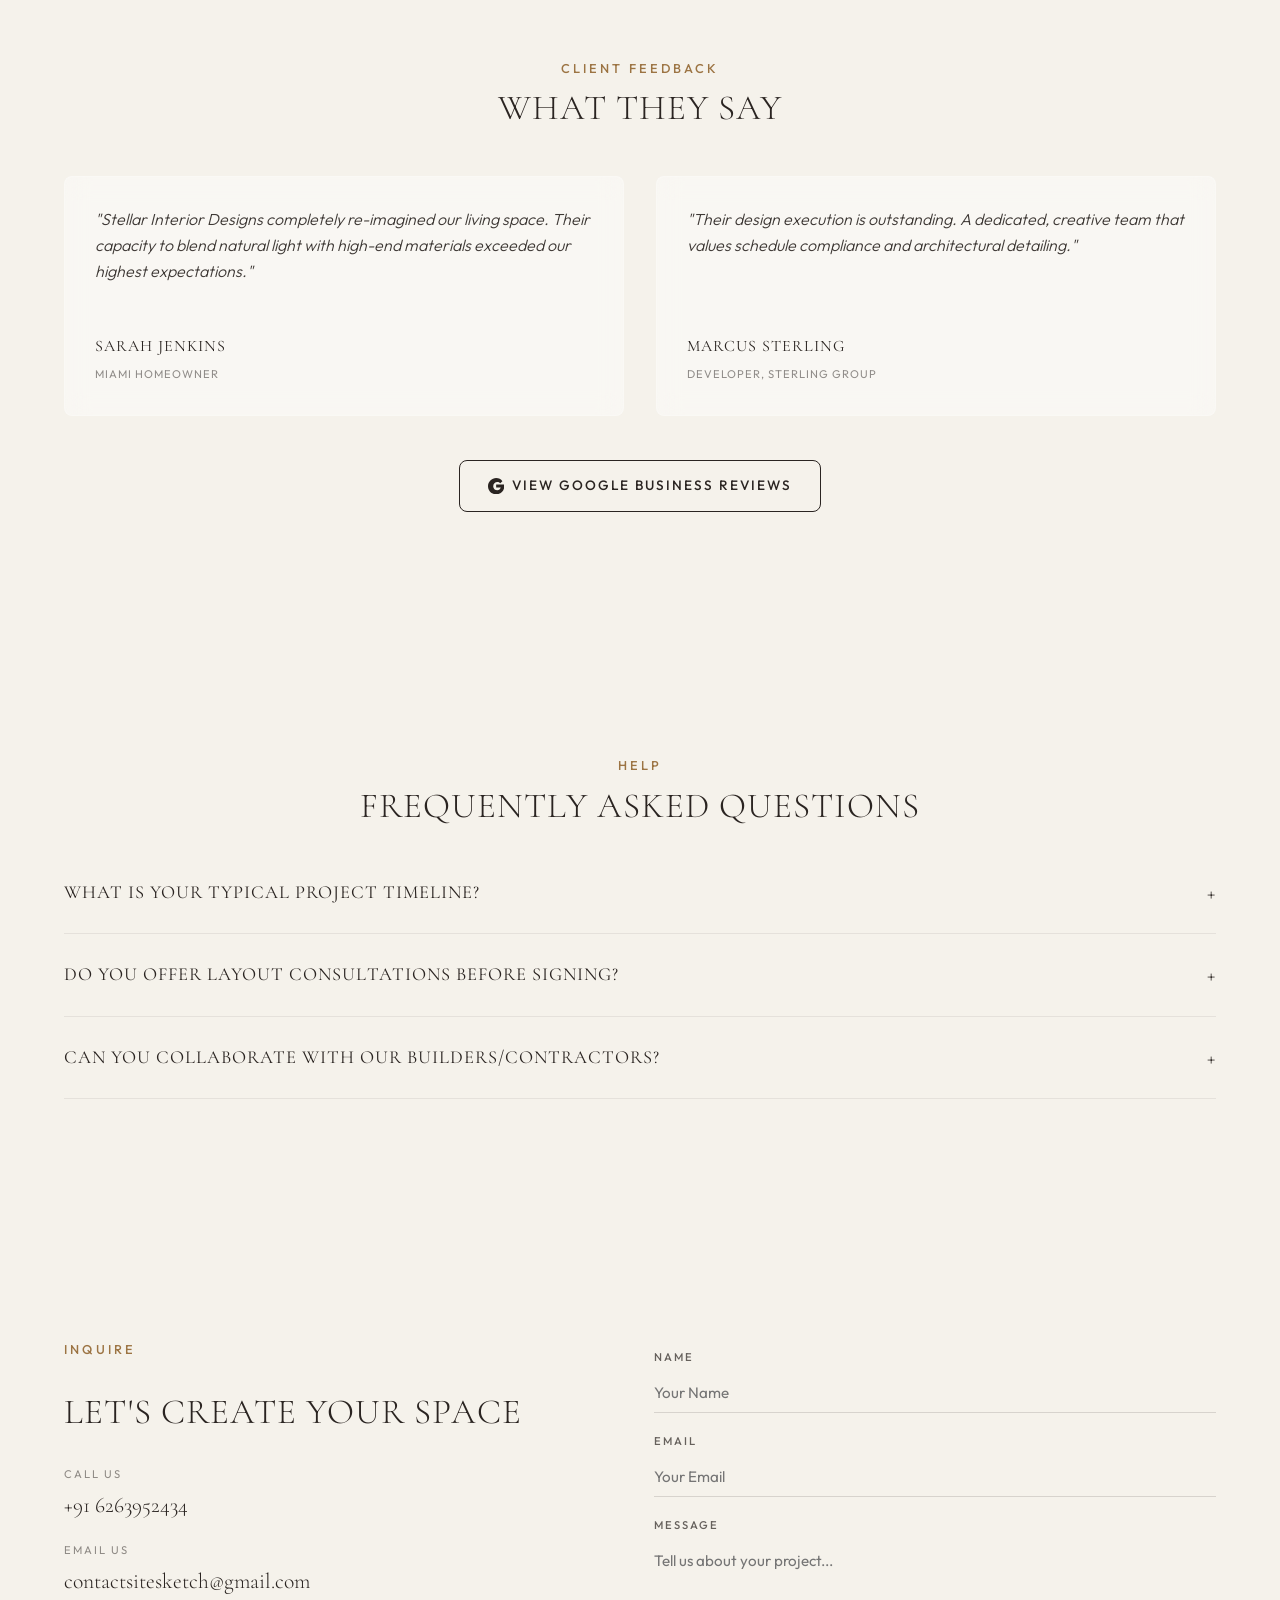
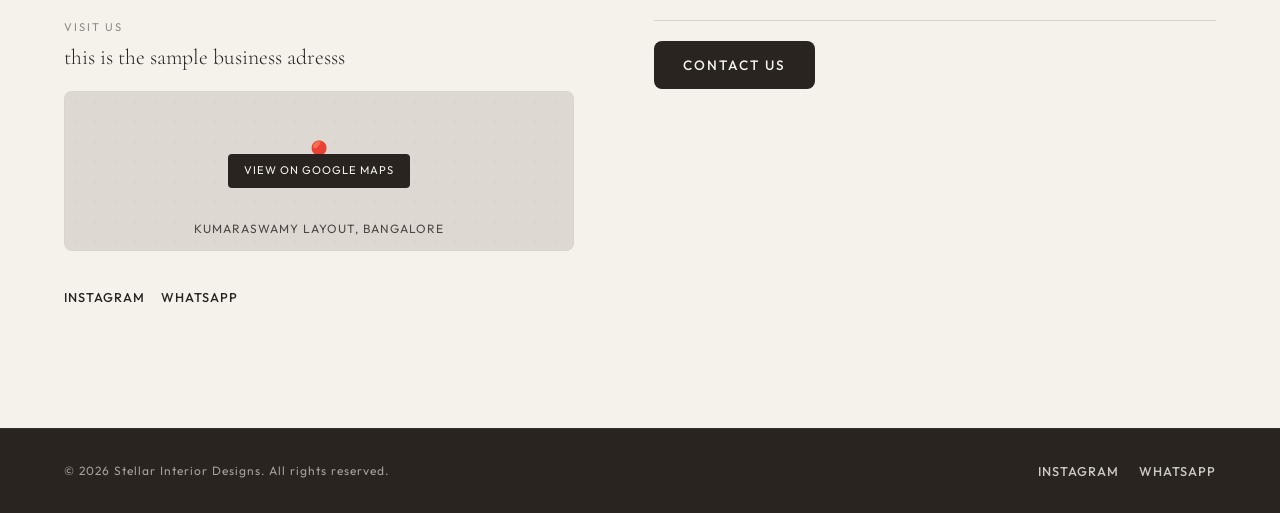
==== commit 46519f5d: "Refactor project structure: extract site configuration data into config.js" ====
--- a/preview.html
+++ b/preview.html
@@ -1178,9 +1178,9 @@
     <section id="hero">
       <div class="container hero-grid">
         <div class="hero-content reveal">
-          <span class="hero-subtitle">AURA STUDIO – EST. 2026</span>
-          <h1 class="hero-title">We Shape the Essence of Modern Living</h1>
-          <p class="hero-description">At Aura Studio, we believe that luxury lies in architectural purity and material refinement. Our design philosophy centers on creating sophisticated, functional spaces that harmonize structural strength with visual warmth, tailored to elevate your everyday living experience.</p>
+          <span class="hero-subtitle">We Shape the Essence of Modern Living</span>
+          <h1 class="hero-title">Stellar Interior Designs</h1>
+          <p class="hero-description">From contemporary residences to sophisticated commercial spaces, we transform ideas into beautifully curated interiors. Every project is designed with precision, premium materials, and a commitment to creating spaces that are both visually stunning and effortlessly functional.</p>
           <div class="hero-ctas">
             <a href="#contact" class="btn btn-filled">Contact Us</a>
           </div>
@@ -1199,8 +1199,8 @@
         </div>
         <div class="about-content reveal" style="transition-delay: 0.2s;">
           <span class="hero-subtitle">Our Philosophy</span>
-          <h2 class="about-title">Elegance in Every Detail</h2>
-          <p class="about-description">At Aura Studio, we believe that luxury lies in architectural purity and material refinement. Our design philosophy centers on creating sophisticated, functional spaces that harmonize structural strength with visual warmth, tailored to elevate your everyday living experience.</p>
+          <h2 class="about-title">Where Vision Meets Elegant Design</h2>
+          <p class="about-description">From contemporary residences to sophisticated commercial spaces, we transform ideas into beautifully curated interiors. Every project is designed with precision, premium materials, and a commitment to creating spaces that are both visually stunning and effortlessly functional.</p>
         </div>
       </div>
     </section>
@@ -1209,11 +1209,11 @@
     <section id="statistics">
       <div class="container stats-grid reveal">
         <div class="stat-item">
-          <span class="stat-num" id="stat-years">12</span>
+          <span class="stat-num" id="stat-years">10</span>
           <span class="stat-label">Years of Experience</span>
         </div>
         <div class="stat-item">
-          <span class="stat-num" id="stat-projects">150+</span>
+          <span class="stat-num" id="stat-projects">50+ completed</span>
           <span class="stat-label">Projects Completed</span>
         </div>
         <div class="stat-item">
@@ -1322,17 +1322,17 @@
           <div class="contact-list">
             <div class="contact-item">
               <span class="contact-label">Call Us</span>
-              <span class="contact-value"><a href="tel:+1 (305) 555-0150" id="contact-phone-el">+1 (305) 555-0150</a></span>
+              <span class="contact-value"><a href="tel:+91 6263952434" id="contact-phone-el">+91 6263952434</a></span>
             </div>
             <div class="contact-item">
               <span class="contact-label">Email Us</span>
-              <span class="contact-value"><a href="mailto:design@stellarinteriors.com" id="contact-email-el">design@stellarinteriors.com</a></span>
+              <span class="contact-value"><a href="mailto:contactsitesketch@gmail.com" id="contact-email-el">contactsitesketch@gmail.com</a></span>
             </div>
             <div class="contact-item">
               <span class="contact-label">Visit Us</span>
-              <span class="contact-value"><a href="https://maps.google.com" target="_blank" id="contact-address-el">rama palace ,bilaspur </a></span>
+              <span class="contact-value"><a href="https://www.google.com/maps/search/?api=1&query=California" target="_blank" id="contact-address-el">this is the sample business adresss</a></span>
               <!-- Styled Map Image Card -->
-              <a href="https://maps.google.com" target="_blank" rel="noopener noreferrer" class="map-link-card" id="map-link-card-el">
+              <a href="https://www.google.com/maps/search/?api=1&query=California" target="_blank" rel="noopener noreferrer" class="map-link-card" id="map-link-card-el">
                 <div class="map-overlay">
                   <span>View on Google Maps</span>
                 </div>
@@ -1373,7 +1373,7 @@
   <footer id="footer">
     <div class="container footer-container">
       <div class="footer-copy" id="footer-copy-text">
-        © 2026 Aura Studio. All rights reserved. Created with Elegance.
+        © 2026 Stellar Interior Designs. All rights reserved.
       </div>
       <div class="footer-socials" id="footer-socials-container">
         <!-- Dyn links -->
@@ -1382,151 +1382,10 @@
   </footer>
 
   <!-- Centralized Site Configuration & Rendering Engine -->
-  <script id="site-config">
-    // CENTRALIZED TEMPLATE CONFIGURATION (User edits this block only)
-    window.SITE_CONFIG = {
-      // 1. Theme Configuration
-      theme: {
-        primaryColor: "#f5f2eb",      // Light Cream Background
-        secondaryColor: "#2a2421",    // Dark Charcoal/Bronze Text
-        accentColor: "#9c7443",       // Rich Gold Accent
-        backgroundColor: "#f5f2eb",   // Page Background Color
-        textColor: "#2a2421",         // Body Text Color
-        headingFont: "'Cormorant Garamond', serif",
-        bodyFont: "'Outfit', sans-serif",
-        borderRadius: "8px",          // Corner roundness of cards and images
-        buttonStyle: "filled",        // "filled", "outline", "underline"
-        cardStyle: "glassmorphism"    // "plain", "border", "glassmorphism"
-      },
-      
-      // 2. Section Show/Hide Toggles
-      sections: {
-        hero: true,
-        about: true,
-        statistics: true,
-        services: true,
-        portfolio: true,
-        team: true,
-        testimonials: true,
-        faq: true,
-        contact: true,
-        footer: true
-      },
-      
-      brand: {
-        companyName: "Stellar Interior Designs",
-        tagline: "Modern Luxury & Architectural Detail",
-        logo: "./assets/logo.png", // URL to logo image file, falls back to text if empty
-        favicon: "./assets/favicon.ico"
-      },
-      
-      contact: {
-        phone: "+91 6263952434",
-        email: "contactsitesketch@gmail.com",
-        address: "this is the sample business adresss",
-        whatsapp: "https://wa.me/916263952434",
-        instagram: "https://instagram.com/sitesketch.ai",
-        facebook: "https://facebook.com/stellarinteriors",
-        linkedin: "https://linkedin.com/company/stellarinteriors",
-        googleMap: "https://www.google.com/maps/search/?api=1&query=California"
-      },
-
-      ctas: {
-        primaryCta: "Contact Us",
-        secondaryCta: "",
-        bookingLink: "#contact"
-      },
-      
-      // 4. Content Block Declarations
-      hero: {
-        images: [
-          "./assets/hero.jpg",
-          "./assets/hero2.jpg",
-          "./assets/hero3.jpg"
-        ],
-        title: "Stellar Interior Designs",
-        subtitle: "We Shape the Essence of Modern Living"
-      },
-      
-      about: {
-        image: "./assets/about2vid.mp4",
-        title: "Where Vision Meets Elegant Design",
-        description: "From contemporary residences to sophisticated commercial spaces, we transform ideas into beautifully curated interiors. Every project is designed with precision, premium materials, and a commitment to creating spaces that are both visually stunning and effortlessly functional."
-      },
-      
-      statistics: {
-        yearsExperience: "10",
-        projectsCompleted: "50+ completed",
-        clientsServed: "90+",
-        awards: "18"
-      },
-      
-      services: [
-        { icon: "✨", title: "Interior Architecture", description: "Bespoke high-end spatial curation tailored exclusively to align with your personal vision and aesthetic values." },
-        { icon: "🏛️", title: "Spatial Planning", description: "Comprehensive structural layout coordination, blueprint design, and site design blueprints mapped from sketch to structure." },
-        { icon: "🏺", title: "Material Selection", description: "Exquisite selections of refined furniture textures, artisanal materials, lighting fixtures, and custom draperies." },
-        { icon: "🪴", title: "Biophilic Design", description: "Curating botanical features, courtyards, and integrated natural elements to blur lines between inside and outside." },
-        { icon: "📐", title: "Art & Styling Curation", description: "Strategic styling updates, art curation, and decorative element placement to elevate existing living structures." },
-        { icon: "🛡️", title: "Project Supervision", description: "End-to-end site supervisor oversight, contractor synchronization, and schedule compliance to ensure timely handoffs." }
-      ],
-      
-      projects: [
-        {
-          image: "./assets/project2.jpg",
-          title: "Modular Kitchen Project",
-          category: "Luxury Kitchen",
-          description: "A highly functional modular kitchen using premium hardware, integrated appliances, and elegant cabinet finishes."
-        },
-        {
-          image: "./assets/drawingroom.png",
-          title: "Aesthetic Drawing Room",
-          category: "Residential",
-          description: "A serene, light-filled drawing room utilizing premium organic linen textiles, and hidden diffuse lighting profiles."
-        },
-        {
-          image: "./assets/diningroom.png",
-          title: "Elegant Dining Hall Project",
-          category: "Dining Suite",
-          description: "An elegant dining hall featuring a custom stone table, bespoke seating, and custom warm lighting design."
-        }
-      ],
-      
-      testimonials: [
-        {
-          name: "Sarah Jenkins",
-          role: "Miami Homeowner",
-          photo: "./assets/team_member_1.jpg",
-          review: "Stellar Interior Designs completely re-imagined our living space. Their capacity to blend natural light with high-end materials exceeded our highest expectations."
-        },
-        {
-          name: "Marcus Sterling",
-          role: "Developer, Sterling Group",
-          photo: "./assets/team_member_2.jpg",
-          review: "Their design execution is outstanding. A dedicated, creative team that values schedule compliance and architectural detailing."
-        }
-      ],
-
-      testimonialsLink: "https://www.google.com/maps/search/?api=1&query=Vidhana+Soudha+Bangalore",
-      
-      team: [
-        {
-          image: "./assets/about.jpg",
-          name: "Allen John",
-          role: "Principal Designer & Founder"
-        }
-      ],
-
-      faqs: [
-        { question: "What is your typical project timeline?", answer: "Residential space projects generally take between 8 to 16 weeks depending on scale, custom fabrication details, and material logistics. We provide detailed timelines prior to start." },
-        { question: "Do you offer layout consultations before signing?", answer: "Yes, we conduct initial diagnostic walkthroughs to align design preferences and establish preliminary spatial budgets before formalizing a layout contract." },
-        { question: "Can you collaborate with our builders/contractors?", answer: "Absolutely. We routinely synchronize details directly with construction managers and site engineers to ensure plan fidelity and seamless execution." }
-      ],
-      
-      footer: {
-        copyrightText: "© 2026 Stellar Interior Designs. All rights reserved."
-      }
-    };
-
+  <!-- Centralized Site Configuration -->
+  <script src="config.js"></script>
+
+  <script>
     // CORE RENDERING ENGINE (Binds window.SITE_CONFIG variables to DOM structures)
     document.addEventListener("DOMContentLoaded", () => {
       const config = window.SITE_CONFIG;
@@ -1569,7 +1428,7 @@
 
       const navLogoText = document.getElementById("nav-logo-text");
       const navLogoLink = document.getElementById("nav-logo-link");
-      if (config.brand.logo && config.brand.logo !== "./assets/stellar-logo.png") {
+      if (config.brand.logo && config.brand.logo !== "./assets/logo.png") {
         navLogoLink.innerHTML = `<img src="${config.brand.logo}" alt="${config.brand.companyName}">`;
       } else {
         navLogoText.textContent = config.brand.companyName;
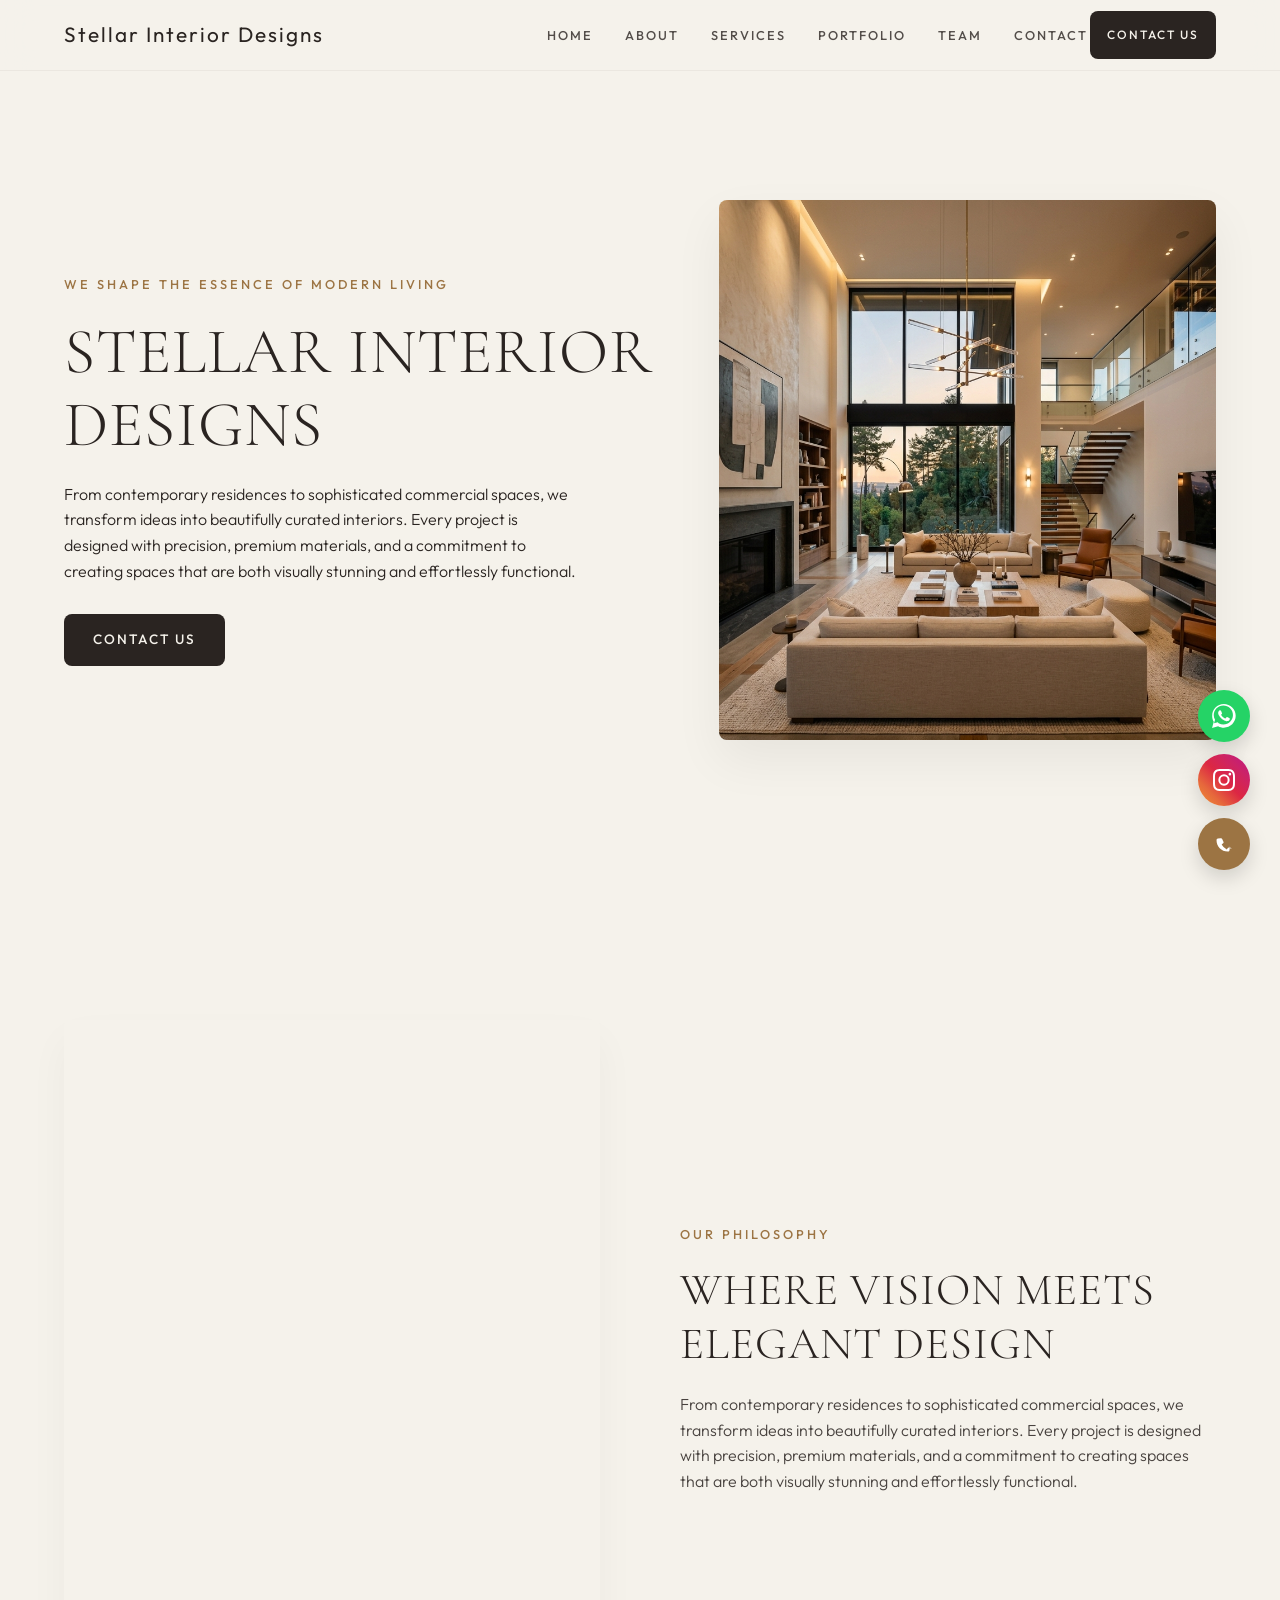
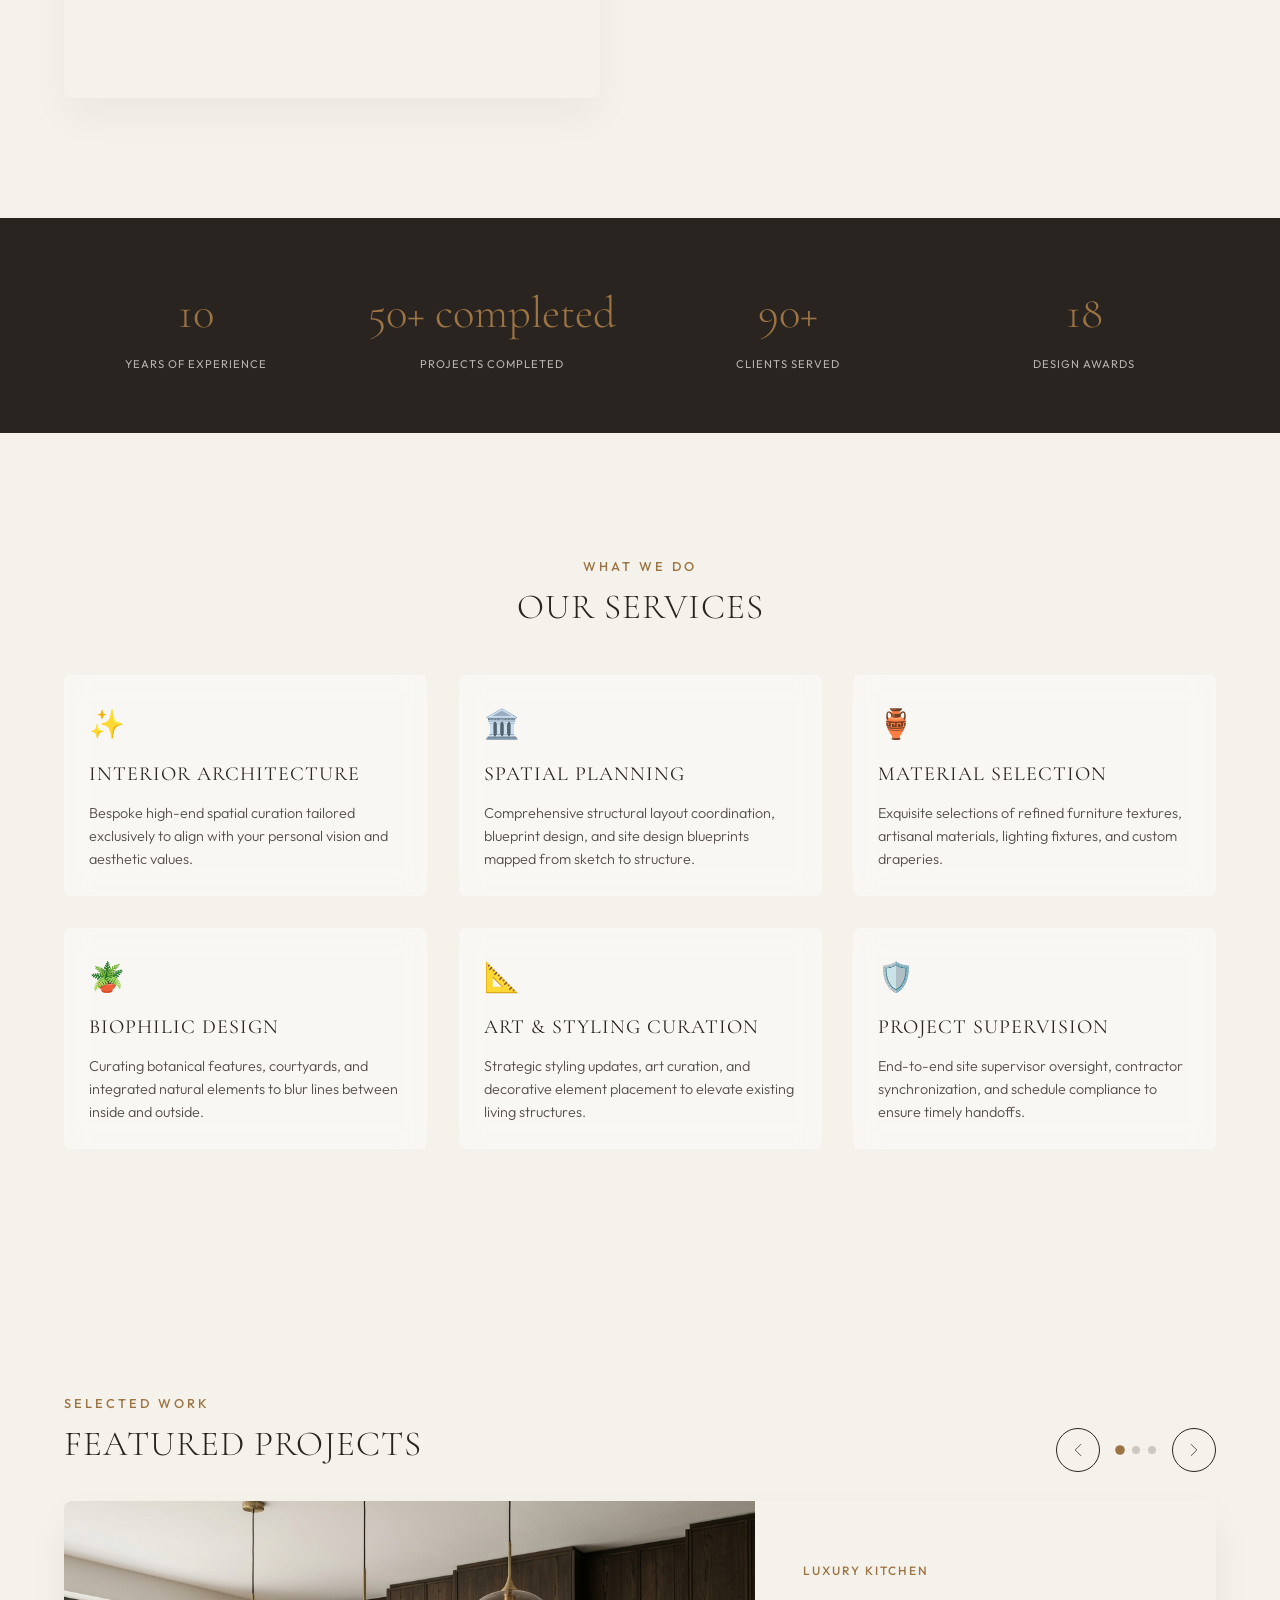
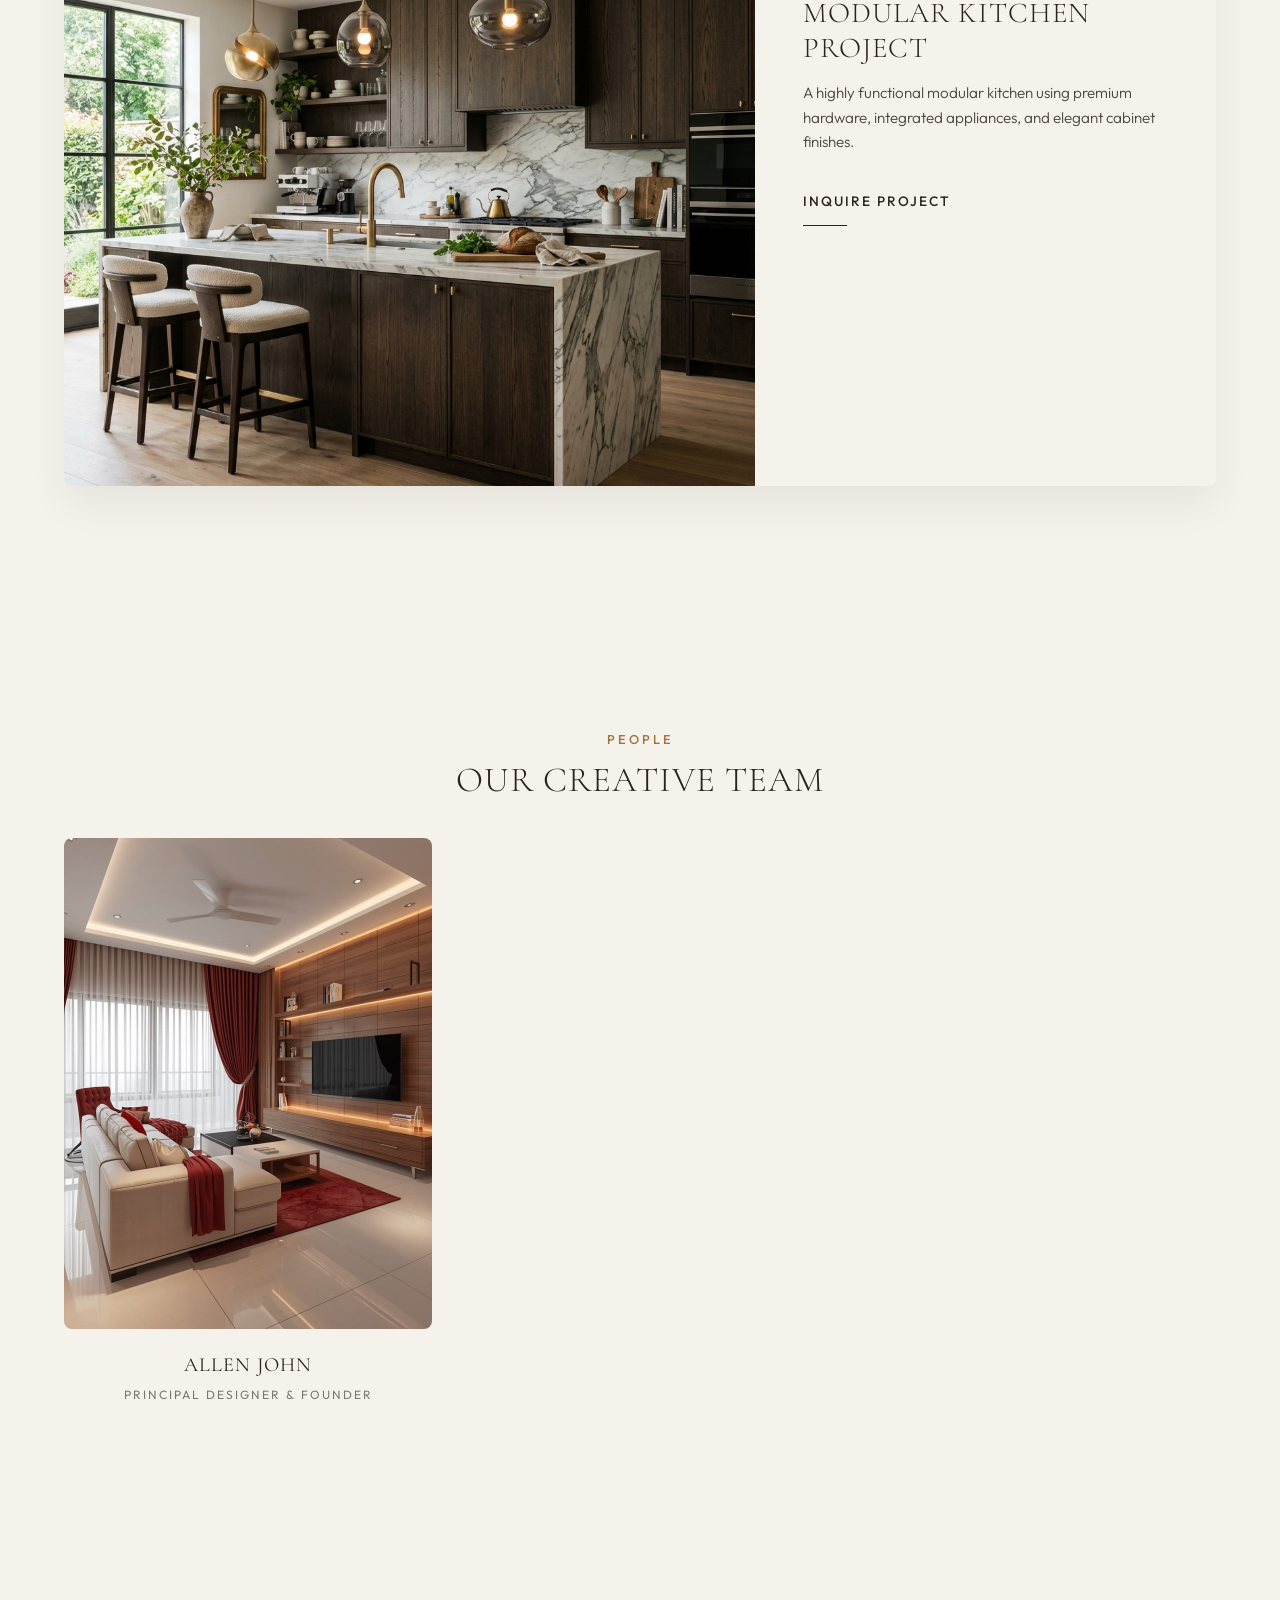
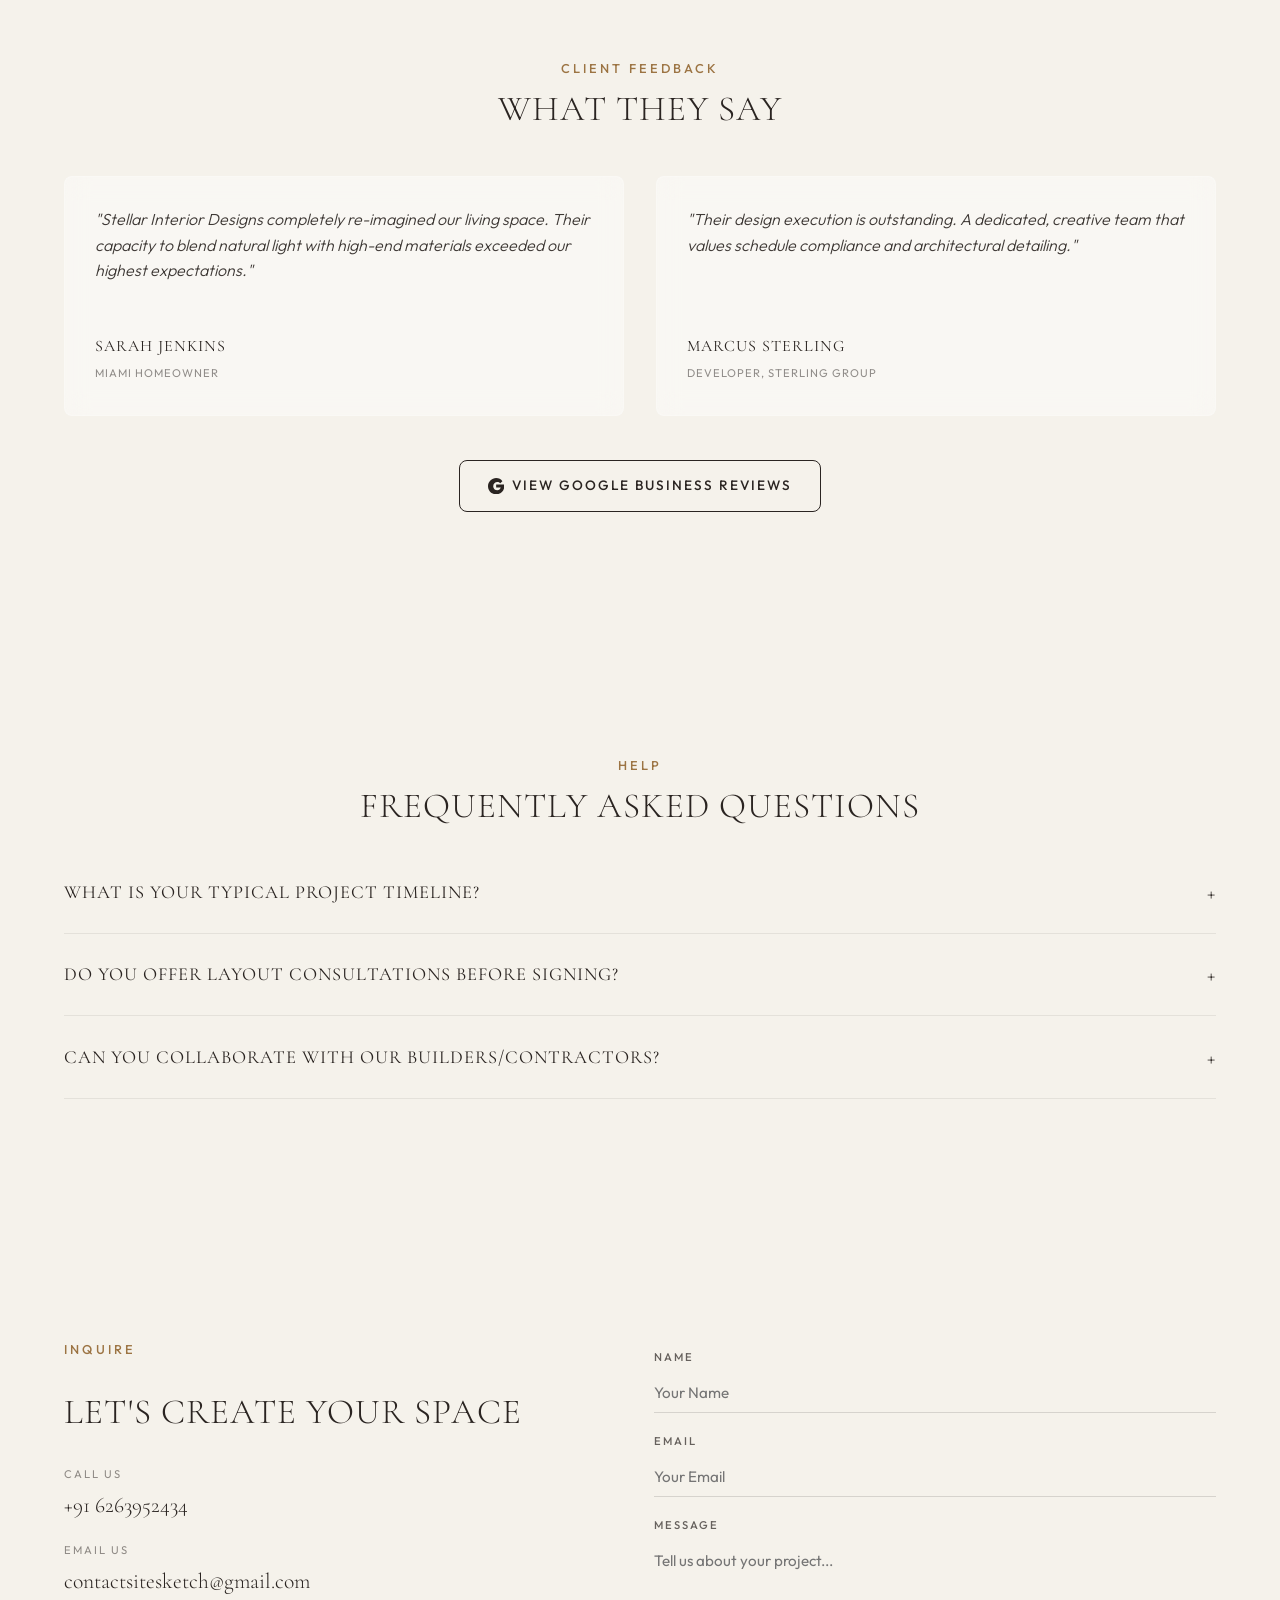
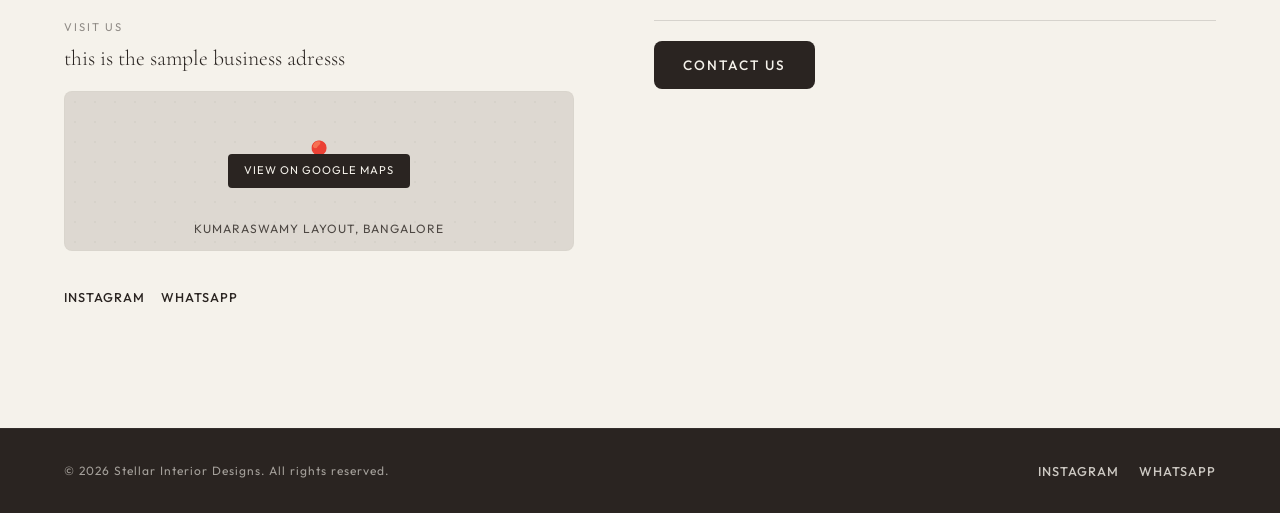
==== commit 7ed8df07: "Implement smooth, premium CSS/JS animations and prefers-reduced-motion media query" ====
--- a/preview.html
+++ b/preview.html
@@ -946,12 +946,63 @@
     /* Scroll Reveal Animation Styles */
     .reveal {
       opacity: 0;
-      transform: translateY(20px);
-      transition: opacity 0.8s cubic-bezier(0.25, 1, 0.5, 1), transform 0.8s cubic-bezier(0.25, 1, 0.5, 1);
+      transform: translateY(24px);
+      transition: opacity 0.8s cubic-bezier(0.215, 0.61, 0.355, 1), transform 0.8s cubic-bezier(0.215, 0.61, 0.355, 1);
+      will-change: transform, opacity;
     }
     .reveal.reveal-visible {
       opacity: 1;
       transform: translateY(0);
+    }
+
+    /* Hero Entrance Keyframes */
+    @keyframes fadeInSlideUp {
+      from {
+        opacity: 0;
+        transform: translateY(24px);
+      }
+      to {
+        opacity: 1;
+        transform: translateY(0);
+      }
+    }
+
+    .animate-fade-in-up {
+      opacity: 0;
+      animation: fadeInSlideUp 0.8s cubic-bezier(0.215, 0.61, 0.355, 1) forwards;
+    }
+
+    /* Smooth Image / Gallery Hover Scale */
+    .slide-img-container {
+      overflow: hidden;
+    }
+    .slide-img {
+      transition: transform 0.8s cubic-bezier(0.25, 1, 0.5, 1);
+    }
+    .slide:hover .slide-img {
+      transform: scale(1.04);
+    }
+
+    /* Accessibility - Respect Prefers Reduced Motion */
+    @media (prefers-reduced-motion: reduce) {
+      *, ::before, ::after {
+        animation-delay: -1ms !important;
+        animation-duration: 1ms !important;
+        animation-iteration-count: 1 !important;
+        background-attachment: initial !important;
+        scroll-behavior: auto !important;
+        transition-duration: 0s !important;
+        transition-delay: 0s !important;
+      }
+      .reveal {
+        opacity: 1 !important;
+        transform: none !important;
+      }
+      .animate-fade-in-up {
+        opacity: 1 !important;
+        animation: none !important;
+        transform: none !important;
+      }
     }
 
     /* ==========================================================================
@@ -1063,6 +1114,23 @@
         font-size: 0.8rem;
         padding: 6px 0;
         border-bottom: none;
+        position: relative;
+      }
+      .nav-link::after {
+        content: '';
+        position: absolute;
+        bottom: 0;
+        left: 0;
+        width: 100%;
+        height: 1px;
+        background-color: var(--accent-color);
+        transform: scaleX(0);
+        transform-origin: right;
+        transition: transform 0.4s cubic-bezier(0.215, 0.61, 0.355, 1);
+      }
+      .nav-link:hover::after {
+        transform: scaleX(1);
+        transform-origin: left;
       }
       .menu-toggle {
         display: none;
@@ -1177,15 +1245,15 @@
     <!-- Hero Section -->
     <section id="hero">
       <div class="container hero-grid">
-        <div class="hero-content reveal">
-          <span class="hero-subtitle">We Shape the Essence of Modern Living</span>
-          <h1 class="hero-title">Stellar Interior Designs</h1>
-          <p class="hero-description">From contemporary residences to sophisticated commercial spaces, we transform ideas into beautifully curated interiors. Every project is designed with precision, premium materials, and a commitment to creating spaces that are both visually stunning and effortlessly functional.</p>
-          <div class="hero-ctas">
+        <div class="hero-content">
+          <span class="hero-subtitle animate-fade-in-up" style="animation-delay: 0.1s;">We Shape the Essence of Modern Living</span>
+          <h1 class="hero-title animate-fade-in-up" style="animation-delay: 0.25s;">Stellar Interior Designs</h1>
+          <p class="hero-description animate-fade-in-up" style="animation-delay: 0.4s;">From contemporary residences to sophisticated commercial spaces, we transform ideas into beautifully curated interiors. Every project is designed with precision, premium materials, and a commitment to creating spaces that are both visually stunning and effortlessly functional.</p>
+          <div class="hero-ctas animate-fade-in-up" style="animation-delay: 0.55s;">
             <a href="#contact" class="btn btn-filled">Contact Us</a>
           </div>
         </div>
-        <div class="hero-img-container reveal" style="transition-delay: 0.2s;" id="hero-slideshow-container">
+        <div class="hero-img-container animate-fade-in-up" style="animation-delay: 0.3s;" id="hero-slideshow-container">
           <!-- Slides will be rendered dynamically by JS -->
         </div>
       </div>
@@ -1549,8 +1617,8 @@
       // 4. Render Services
       const servicesContainer = document.getElementById("services-container");
       if (servicesContainer) {
-        servicesContainer.innerHTML = config.services.map(service => `
-          <div class="service-card card-${config.theme.cardStyle} reveal">
+        servicesContainer.innerHTML = config.services.map((service, idx) => `
+          <div class="service-card card-${config.theme.cardStyle} reveal" style="transition-delay: ${idx * 0.1}s;">
             <div class="service-icon">${service.icon}</div>
             <h3 class="service-title">${service.title}</h3>
             <p class="service-desc">${service.description}</p>
@@ -1561,8 +1629,8 @@
       // 5. Render Testimonials
       const testimonialsContainer = document.getElementById("testimonials-container");
       if (testimonialsContainer) {
-        testimonialsContainer.innerHTML = config.testimonials.map(test => `
-          <div class="testimonial-card card-${config.theme.cardStyle} reveal">
+        testimonialsContainer.innerHTML = config.testimonials.map((test, idx) => `
+          <div class="testimonial-card card-${config.theme.cardStyle} reveal" style="transition-delay: ${idx * 0.1}s;">
             <p class="test-text">"${test.review}"</p>
             <div class="test-meta">
               ${test.photo && !test.photo.includes('{{') ? `<img src="${test.photo}" alt="${test.name}" class="test-photo">` : ''}
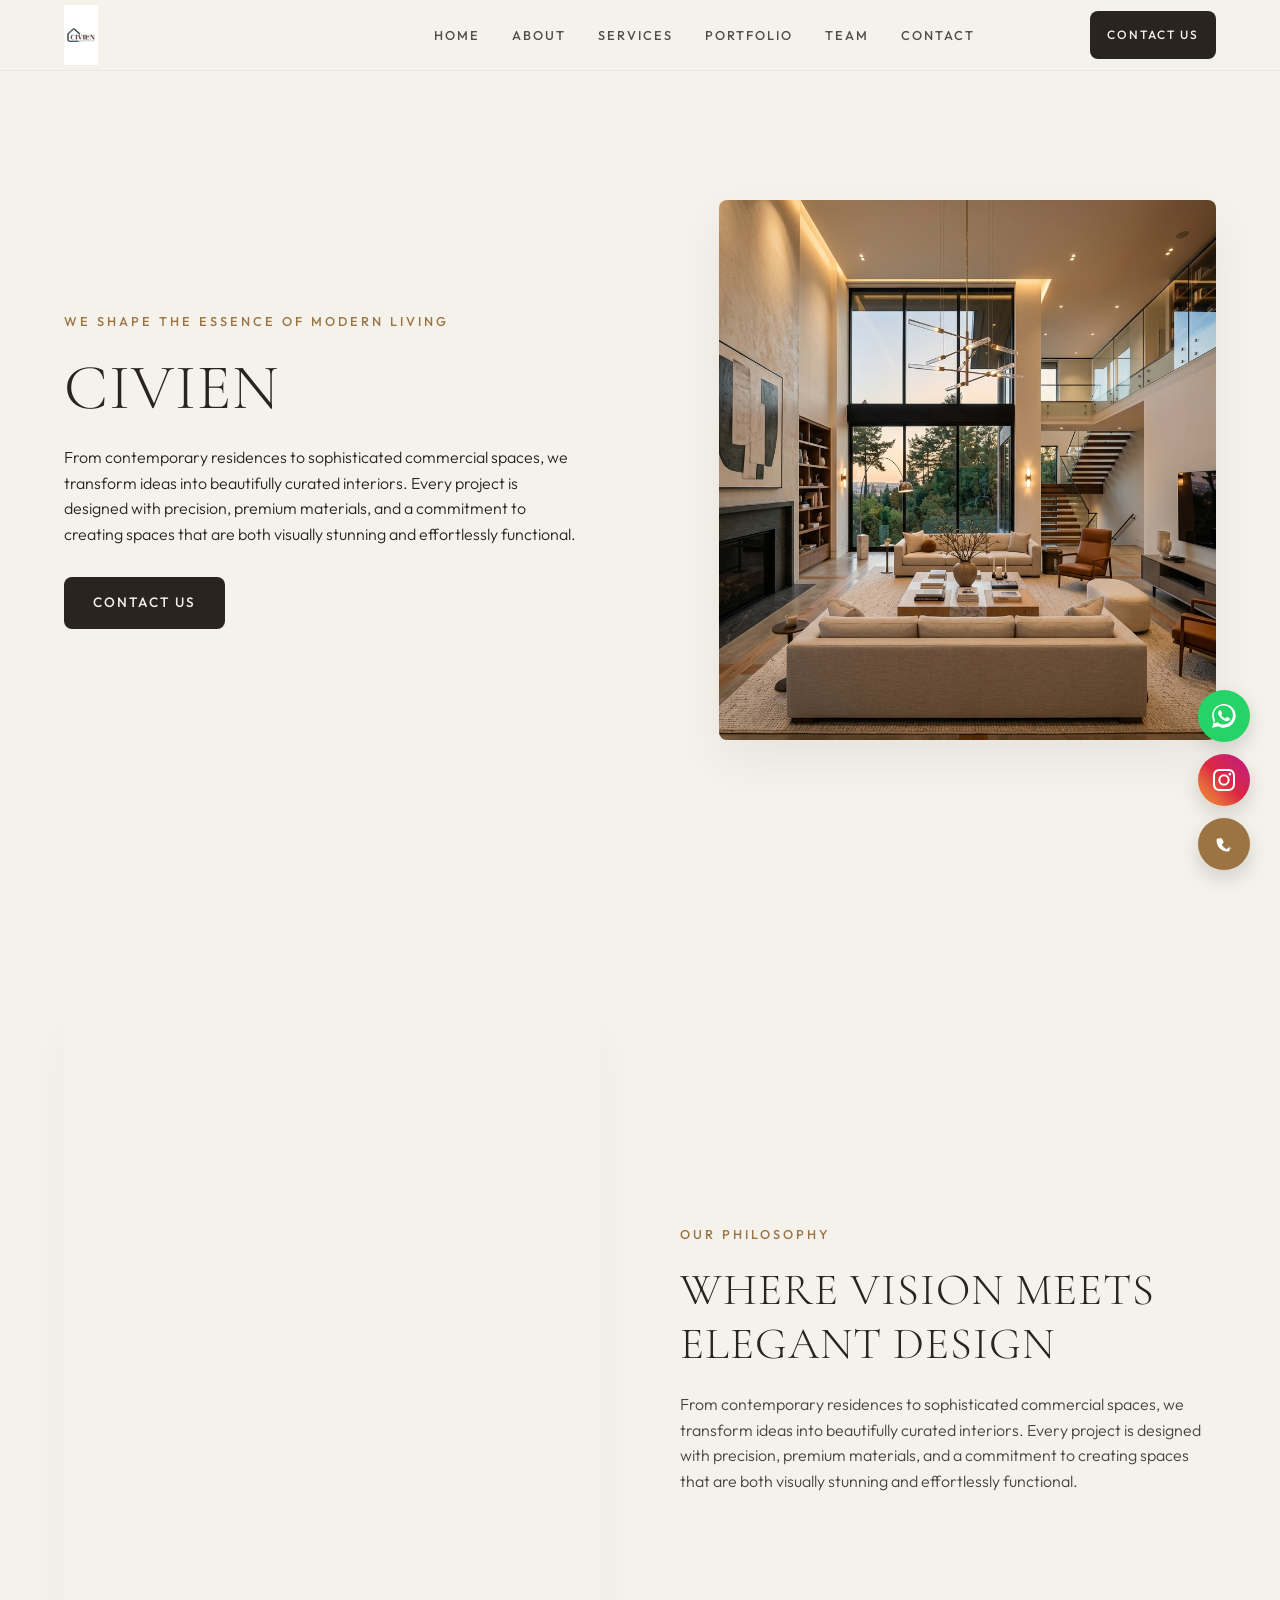
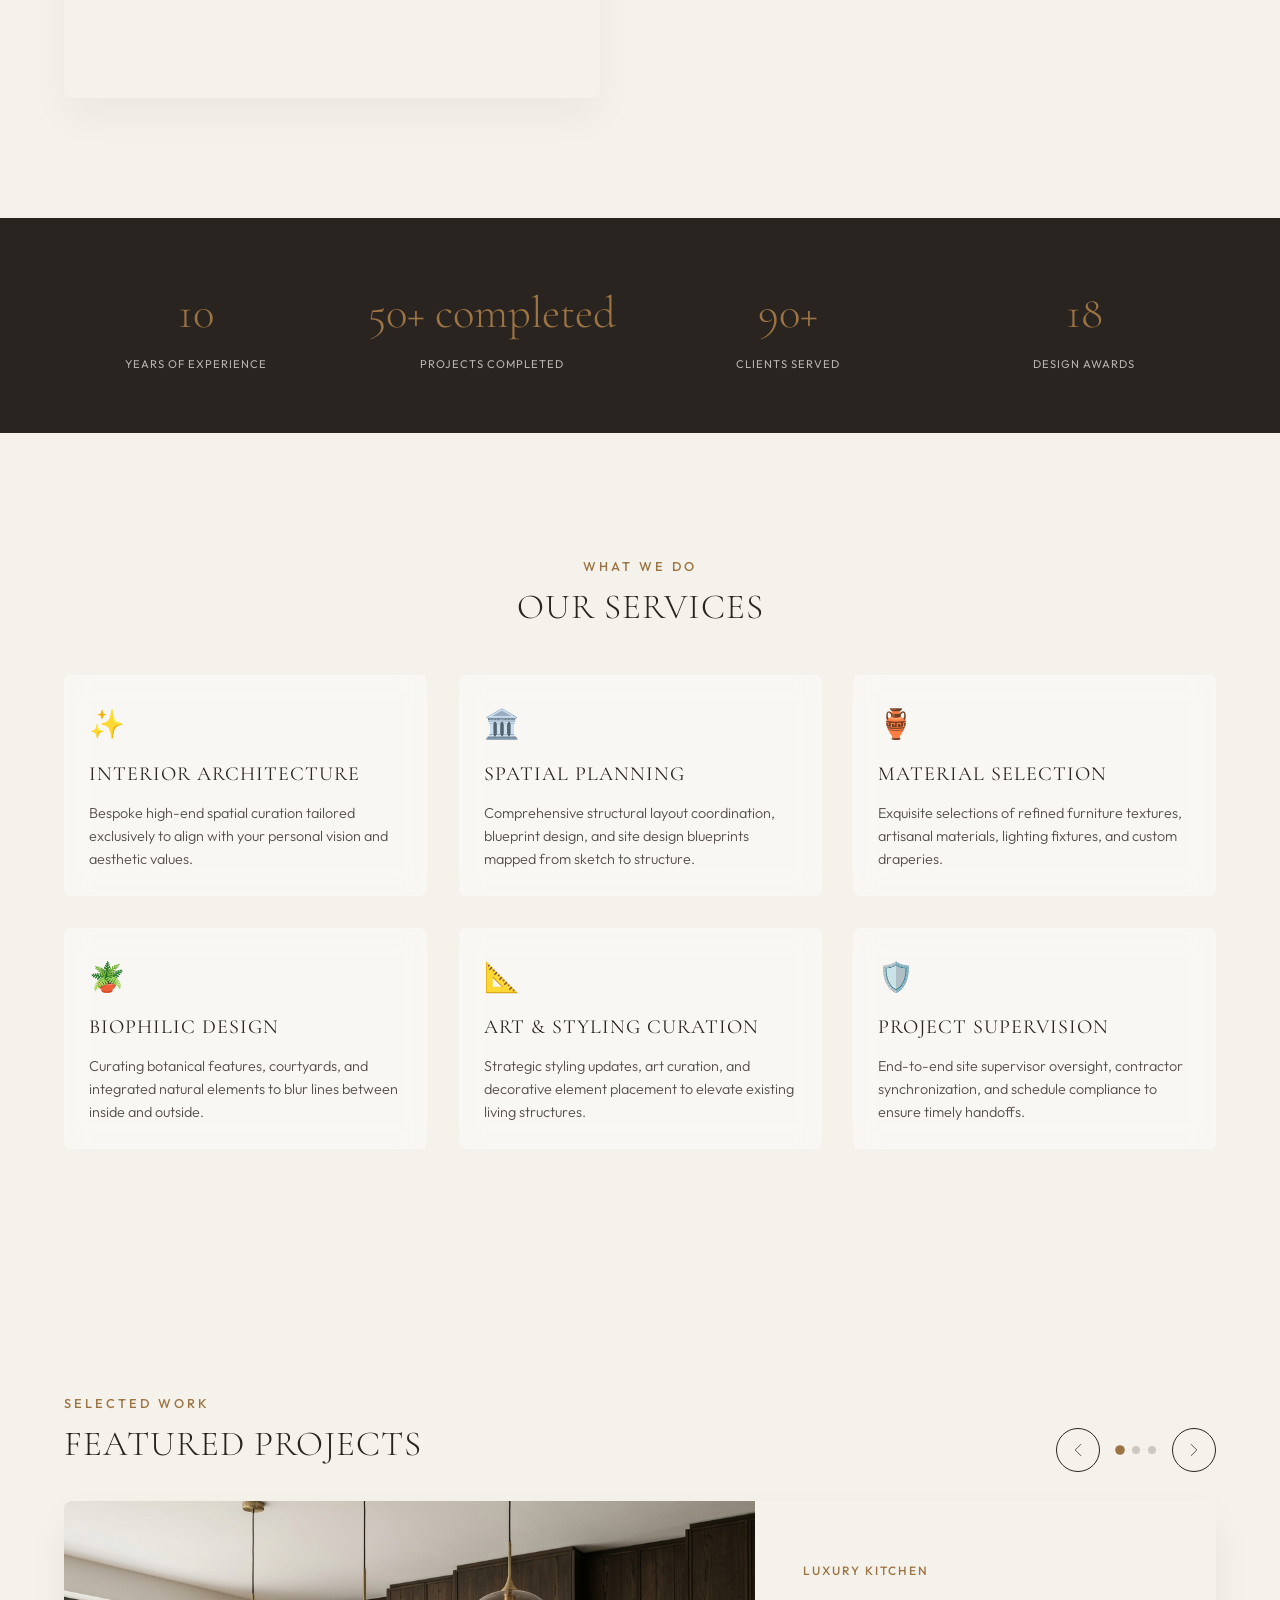
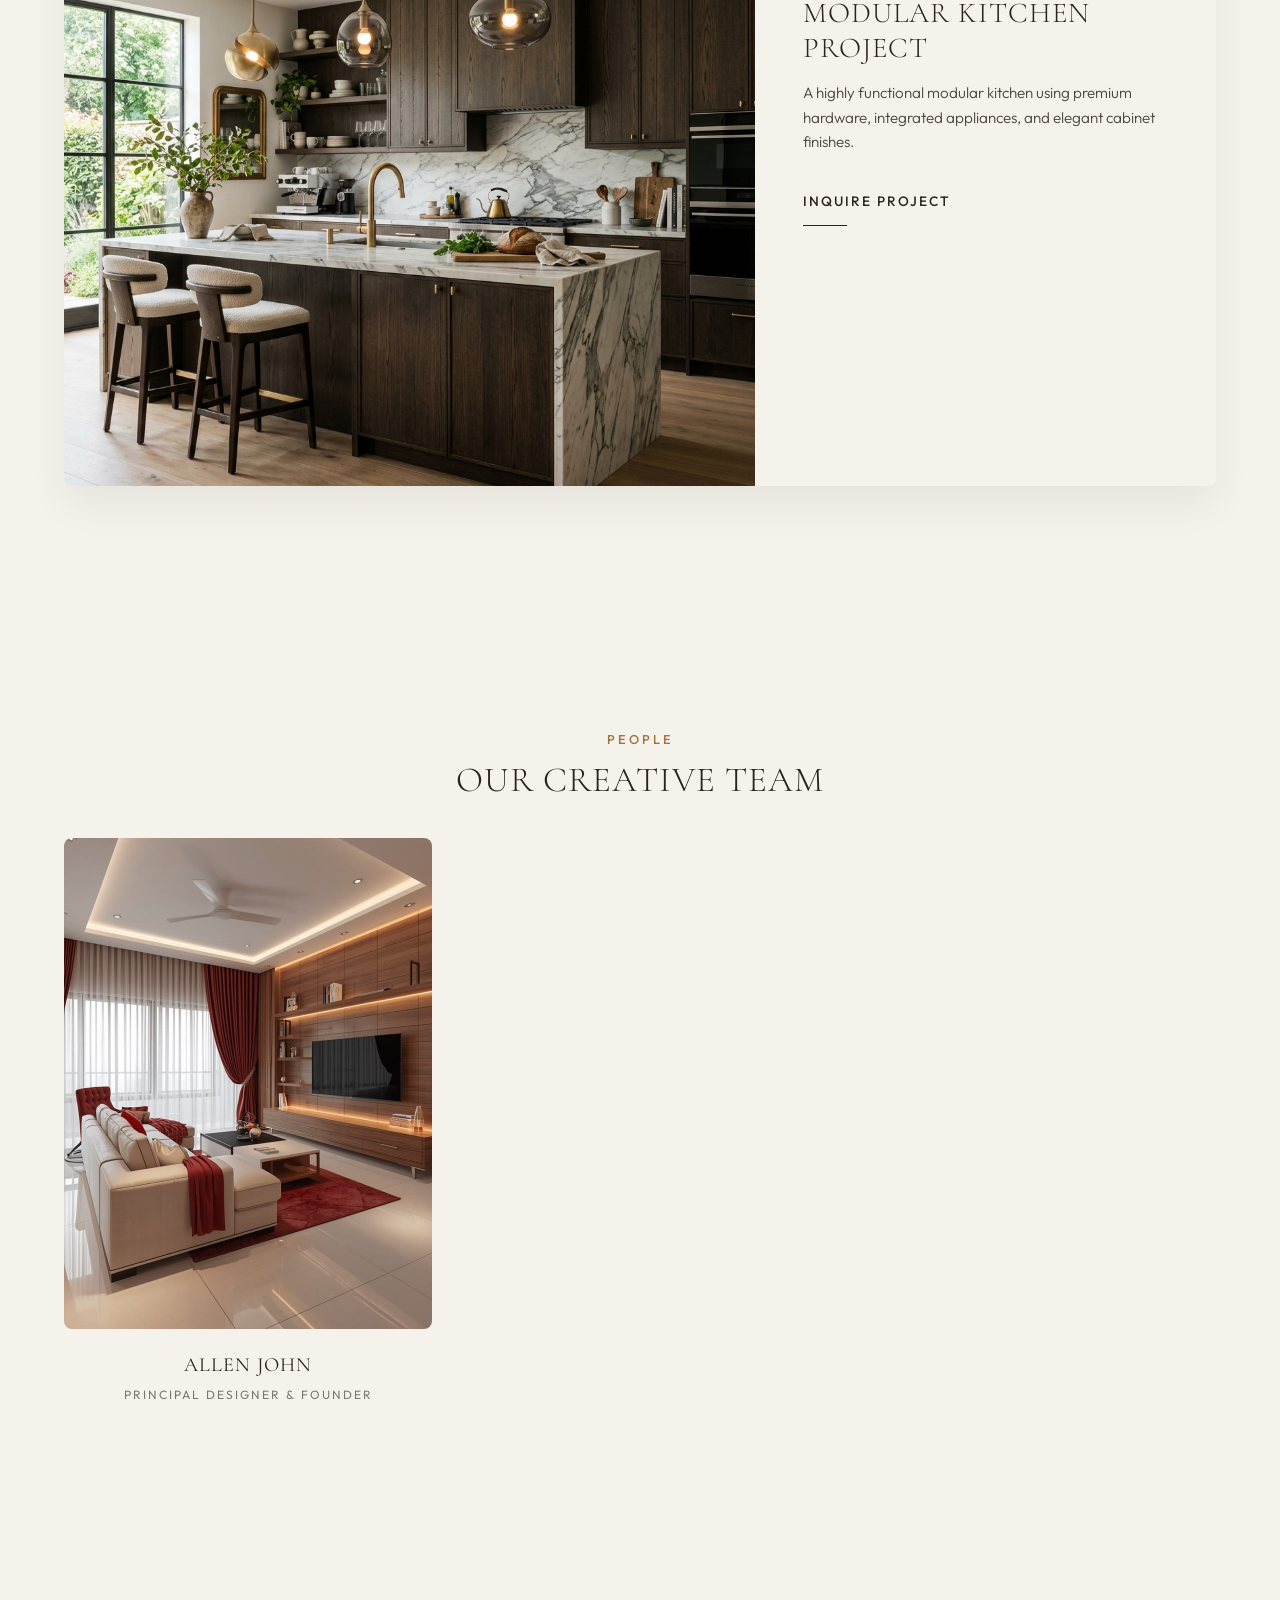
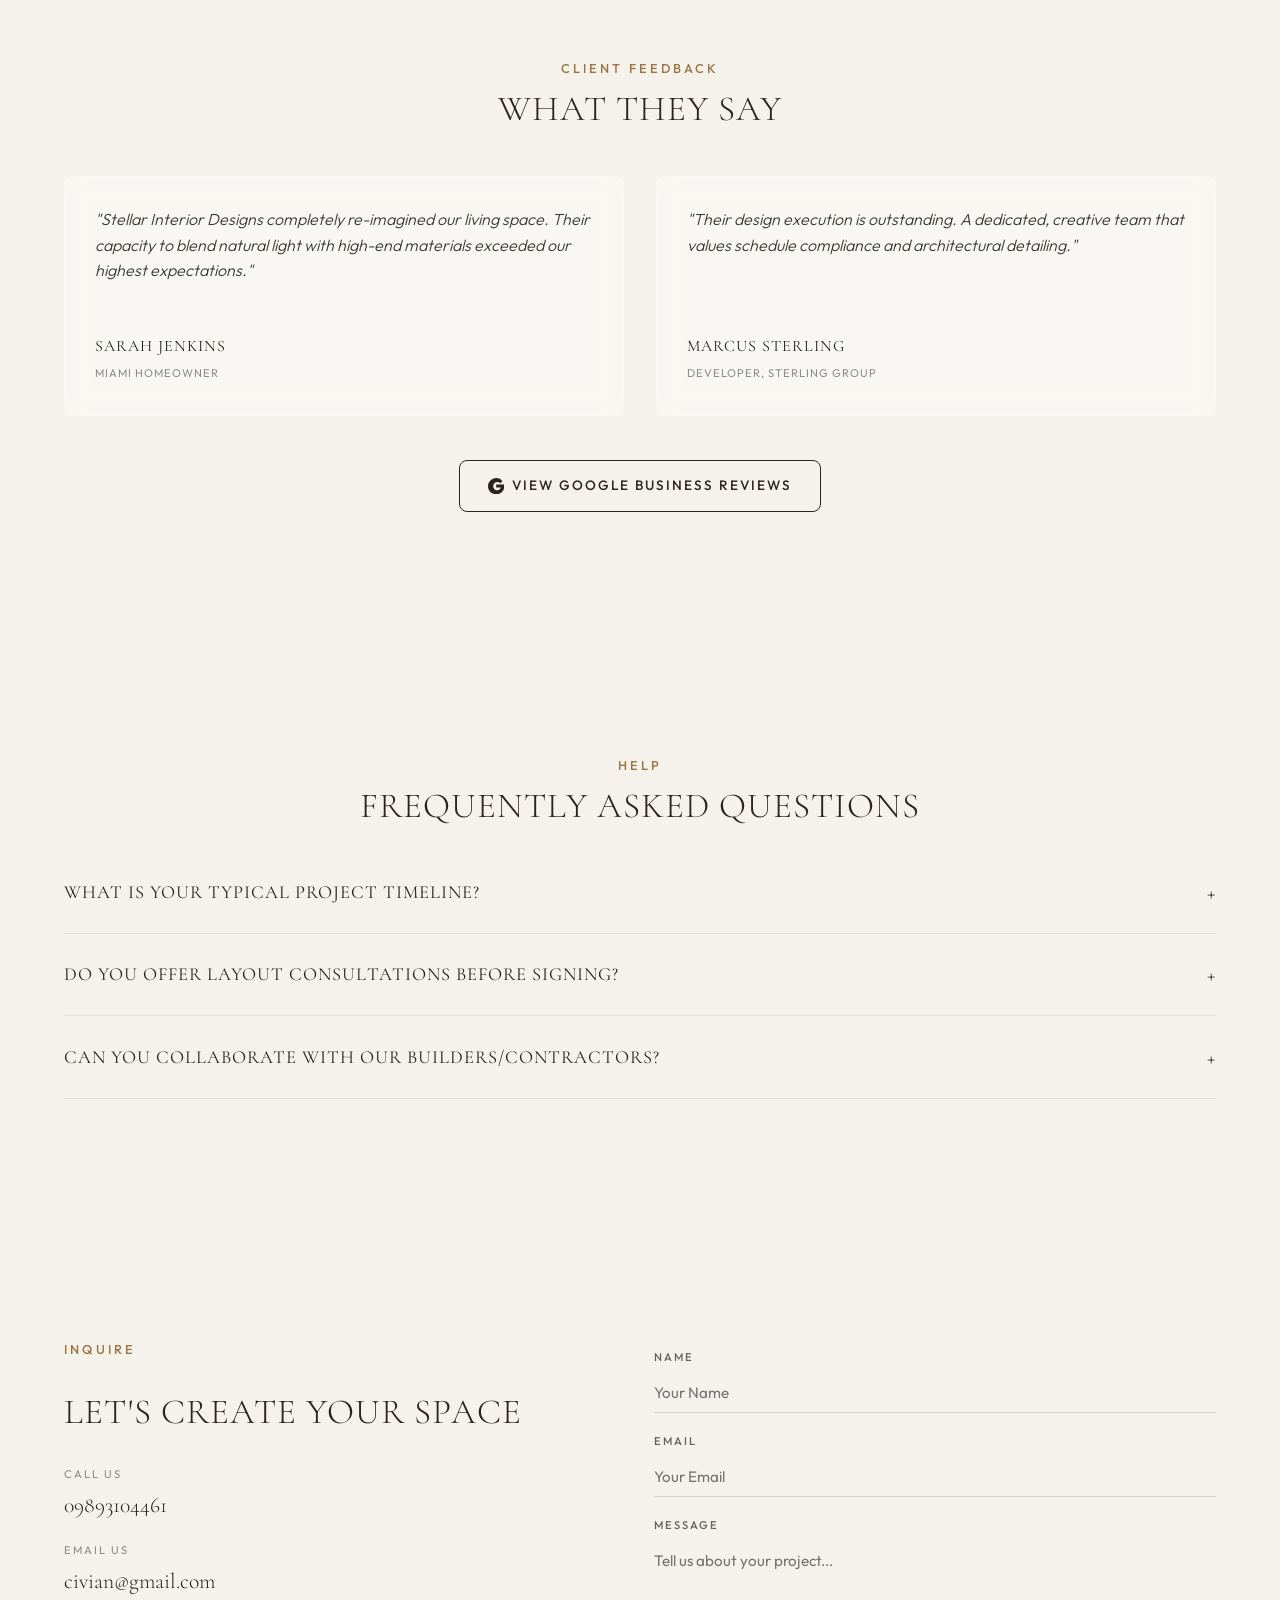
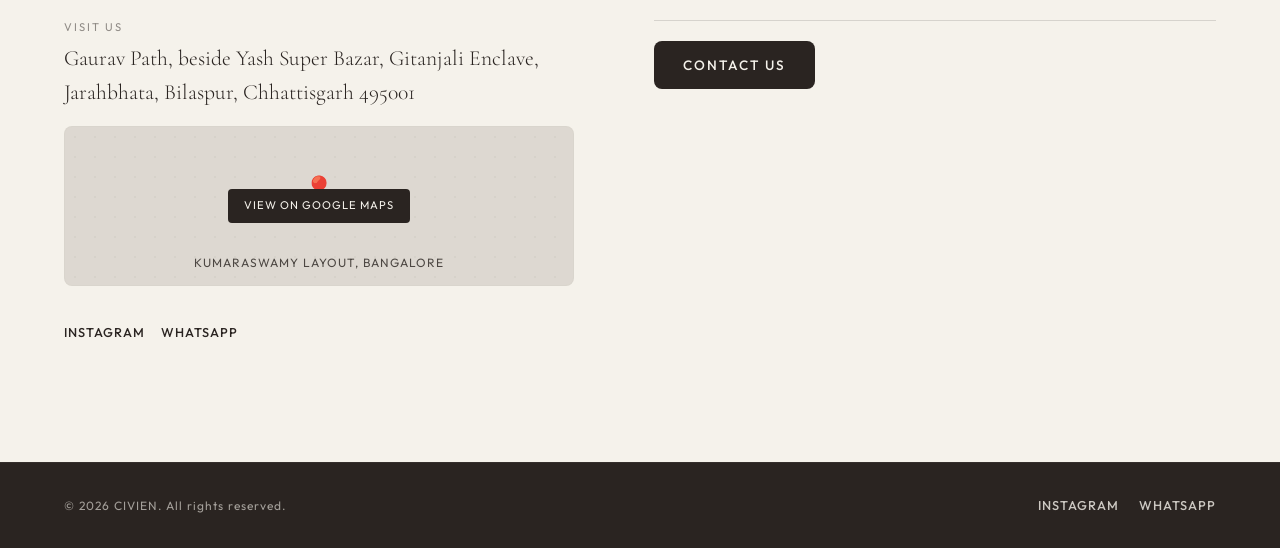
==== commit d851021c: "Update client details to CIVIEN, update logo and video assets" ====
--- a/preview.html
+++ b/preview.html
@@ -201,7 +201,7 @@
       max-width: 60%;
     }
     .logo img {
-      max-height: 40px;
+      max-height: 60px;
       width: auto;
       object-fit: contain;
     }
@@ -1873,6 +1873,12 @@
         floatingInstaBtn.href = config.contact.instagram;
       }
 
+      // Bind floating CTA WhatsApp link
+      const floatingWhatsAppBtn = document.getElementById("floating-whatsapp-btn");
+      if (floatingWhatsAppBtn && config.contact.whatsapp && !config.contact.whatsapp.includes("{{")) {
+        floatingWhatsAppBtn.href = config.contact.whatsapp;
+      }
+
       // Add scroll styling to header
       window.addEventListener("scroll", () => {
         const header = document.querySelector("header");
@@ -1887,7 +1893,7 @@
 
   <!-- Floating CTAs -->
   <div class="floating-ctas">
-    <a href="https://wa.me/6263952434" target="_blank" rel="noopener noreferrer" class="floating-btn whatsapp-btn" aria-label="Chat on WhatsApp">
+    <a href="https://wa.me/6263952434" target="_blank" rel="noopener noreferrer" class="floating-btn whatsapp-btn" id="floating-whatsapp-btn" aria-label="Chat on WhatsApp">
       <svg viewBox="0 0 24 24" width="24" height="24" fill="currentColor">
         <path d="M.057 24l1.687-6.163c-1.041-1.804-1.588-3.849-1.587-5.946C.003 5.324 5.328 0 11.859 0c3.166.001 6.141 1.233 8.377 3.469 2.235 2.237 3.465 5.212 3.464 8.384-.003 6.535-5.328 11.86-11.859 11.86-2.007-.001-3.98-.51-5.734-1.482L0 24zm6.59-4.846c1.6.95 3.188 1.449 4.725 1.45 5.275 0 9.569-4.292 9.572-9.566.001-2.553-1.002-4.955-2.825-6.779-1.82-1.823-4.232-2.826-6.78-2.828-5.278 0-9.577 4.293-9.58 9.569-.001 1.636.441 3.238 1.285 4.673l-.997 3.639 3.73-.978zM17.159 14c-.284-.142-1.68-.83-1.943-.925-.263-.096-.456-.142-.648.142-.19.283-.739.925-.907 1.114-.167.189-.335.213-.618.071-.282-.142-1.193-.44-2.272-1.402-.84-.748-1.407-1.671-1.573-1.954-.166-.283-.018-.435.124-.576.128-.127.284-.33.426-.496.143-.165.19-.283.285-.472.095-.188.047-.353-.024-.495-.071-.142-.648-1.56-.887-2.132-.233-.561-.47-.485-.648-.495-.167-.008-.359-.01-.55-.01s-.502.072-.765.353c-.263.284-1.005.981-1.005 2.39 0 1.41 1.028 2.766 1.171 2.956.143.19 2.023 3.09 4.901 4.33.684.295 1.218.471 1.636.603.687.218 1.312.187 1.808.113.553-.083 1.68-.687 1.918-1.352.238-.665.238-1.236.167-1.352-.07-.117-.263-.189-.548-.331z"/>
       </svg>
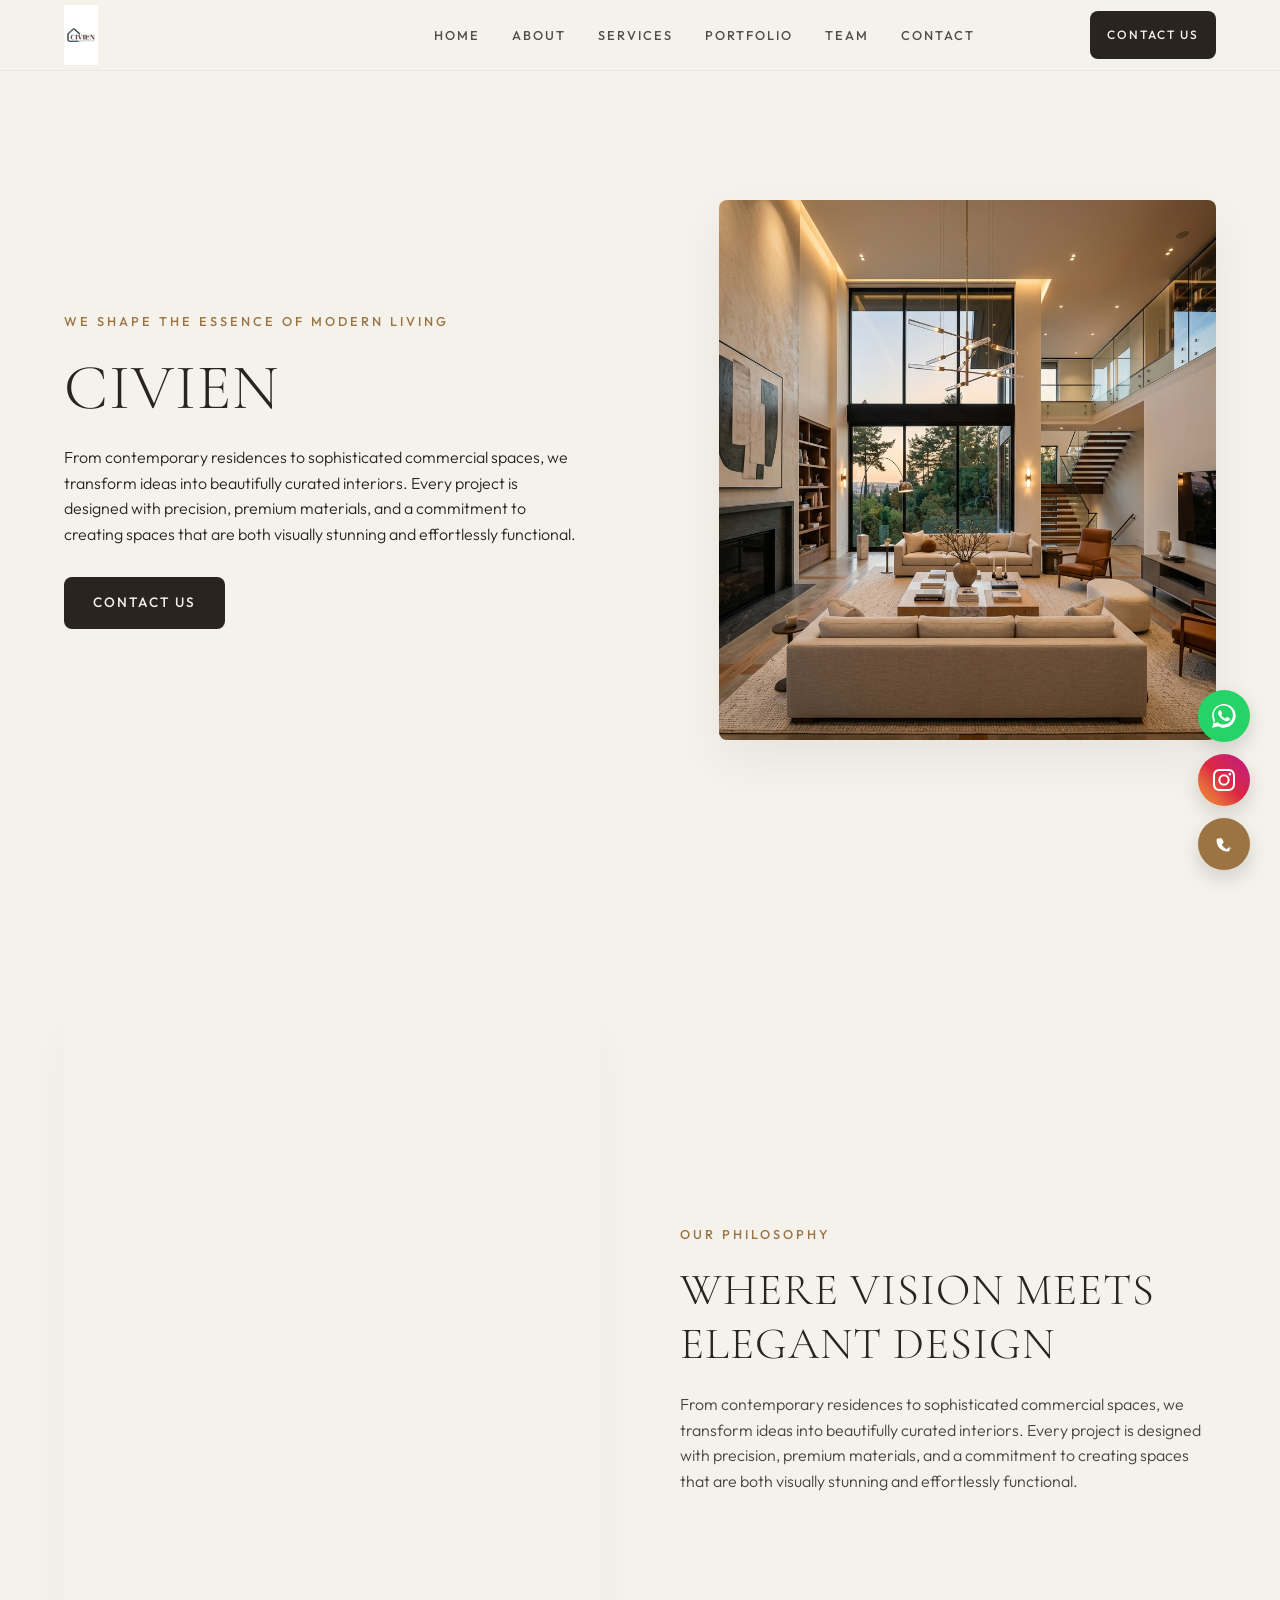
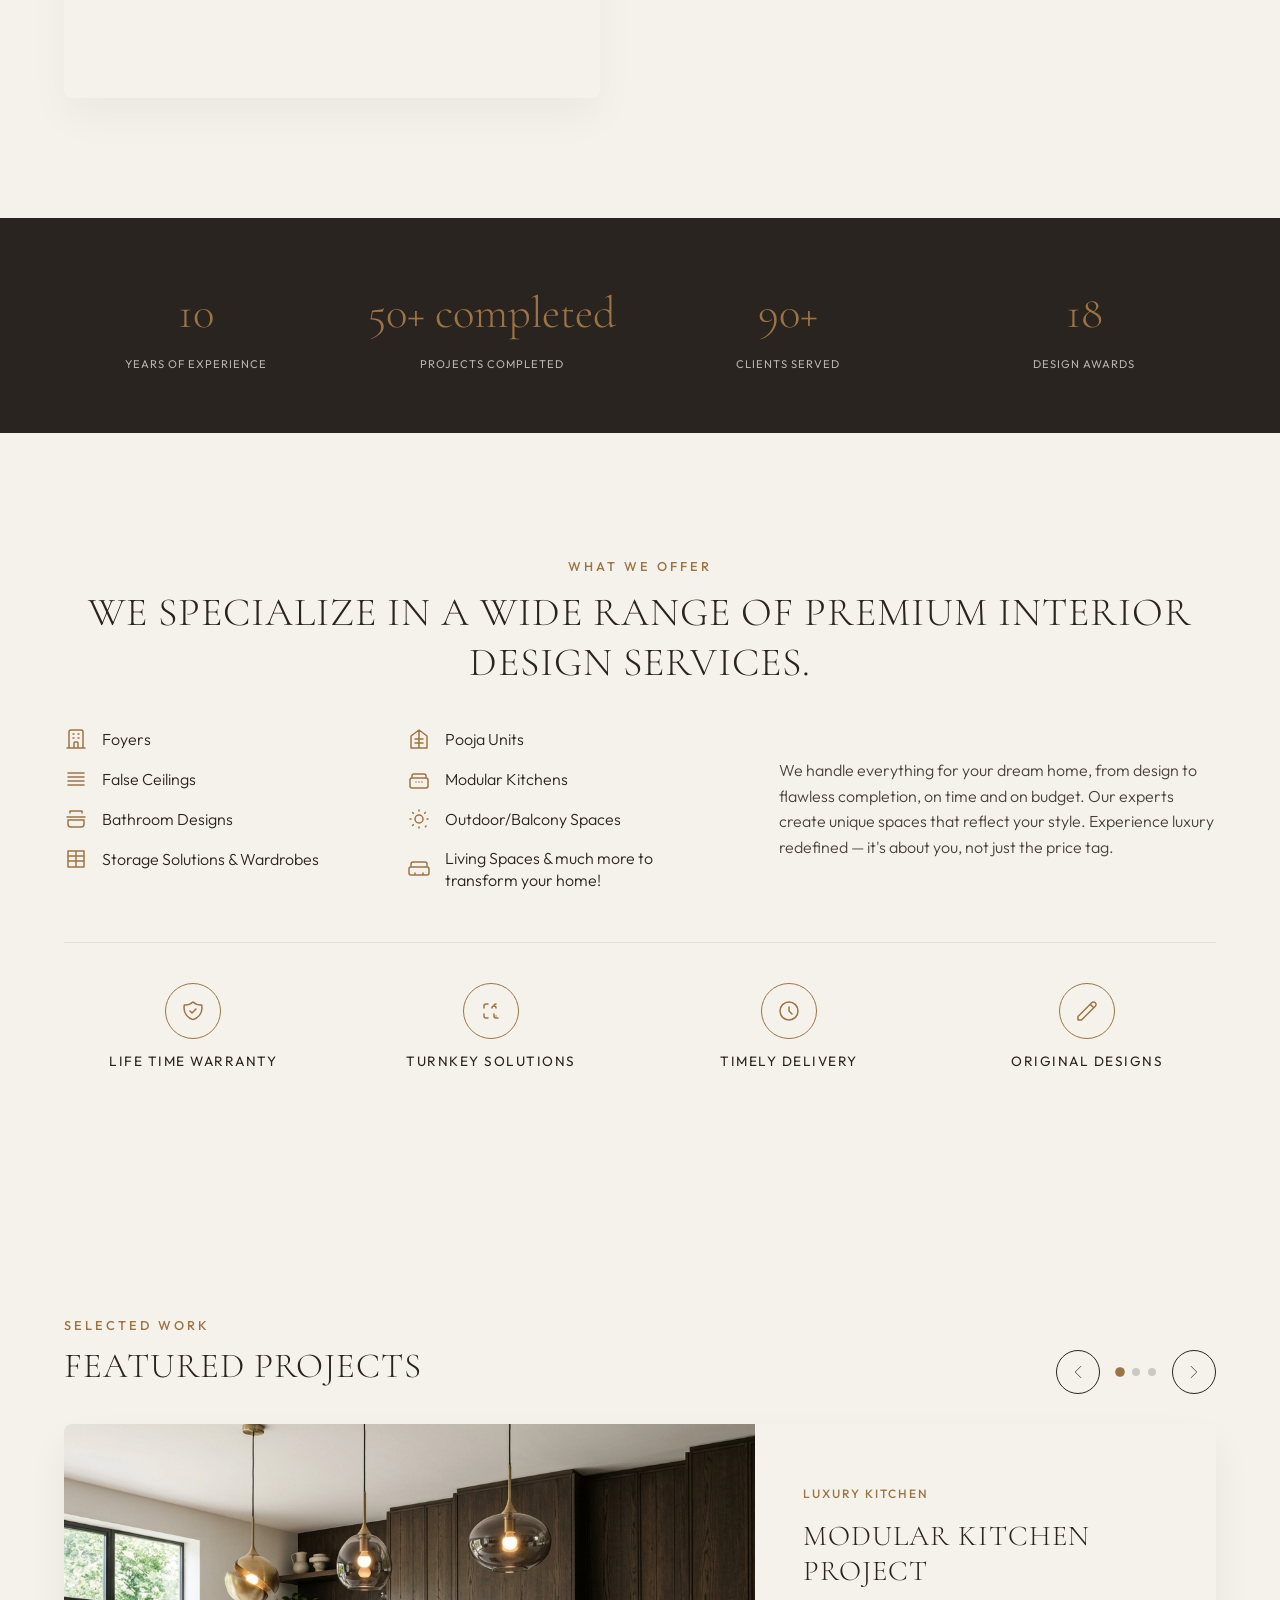
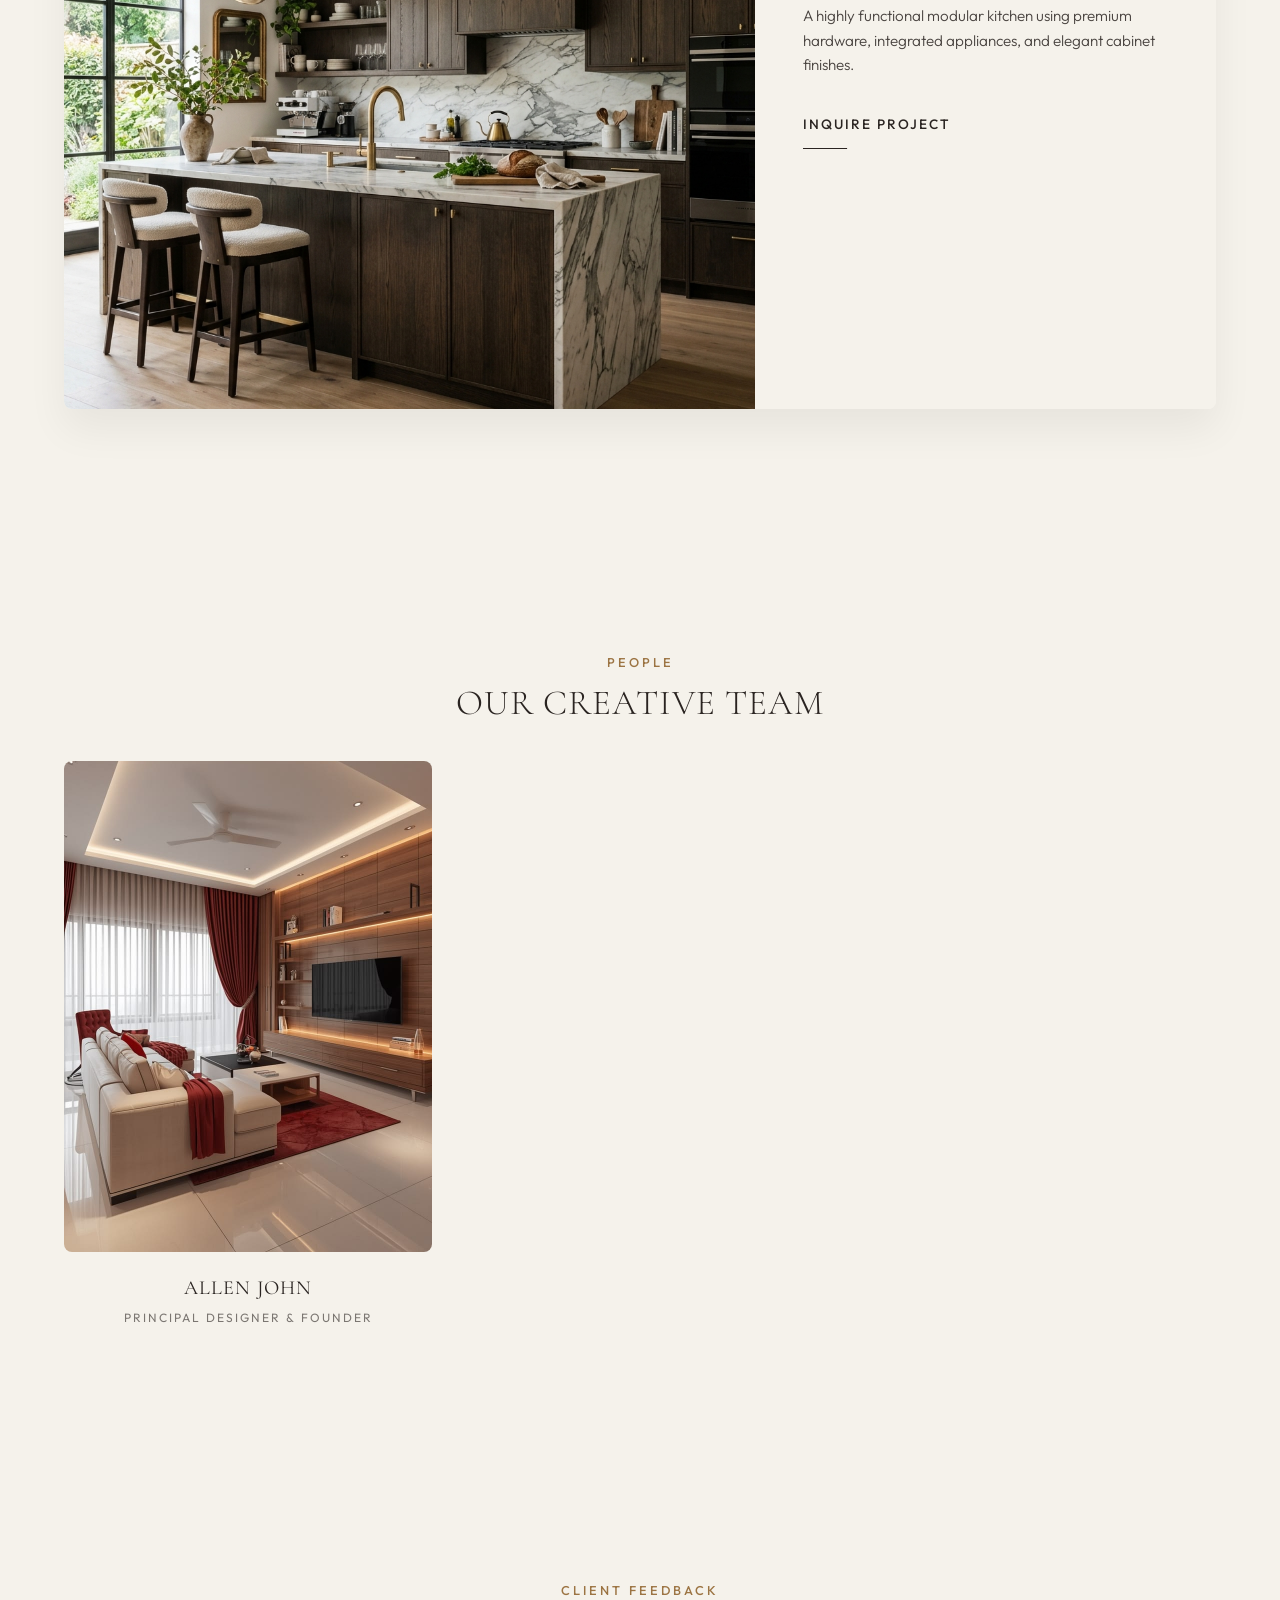
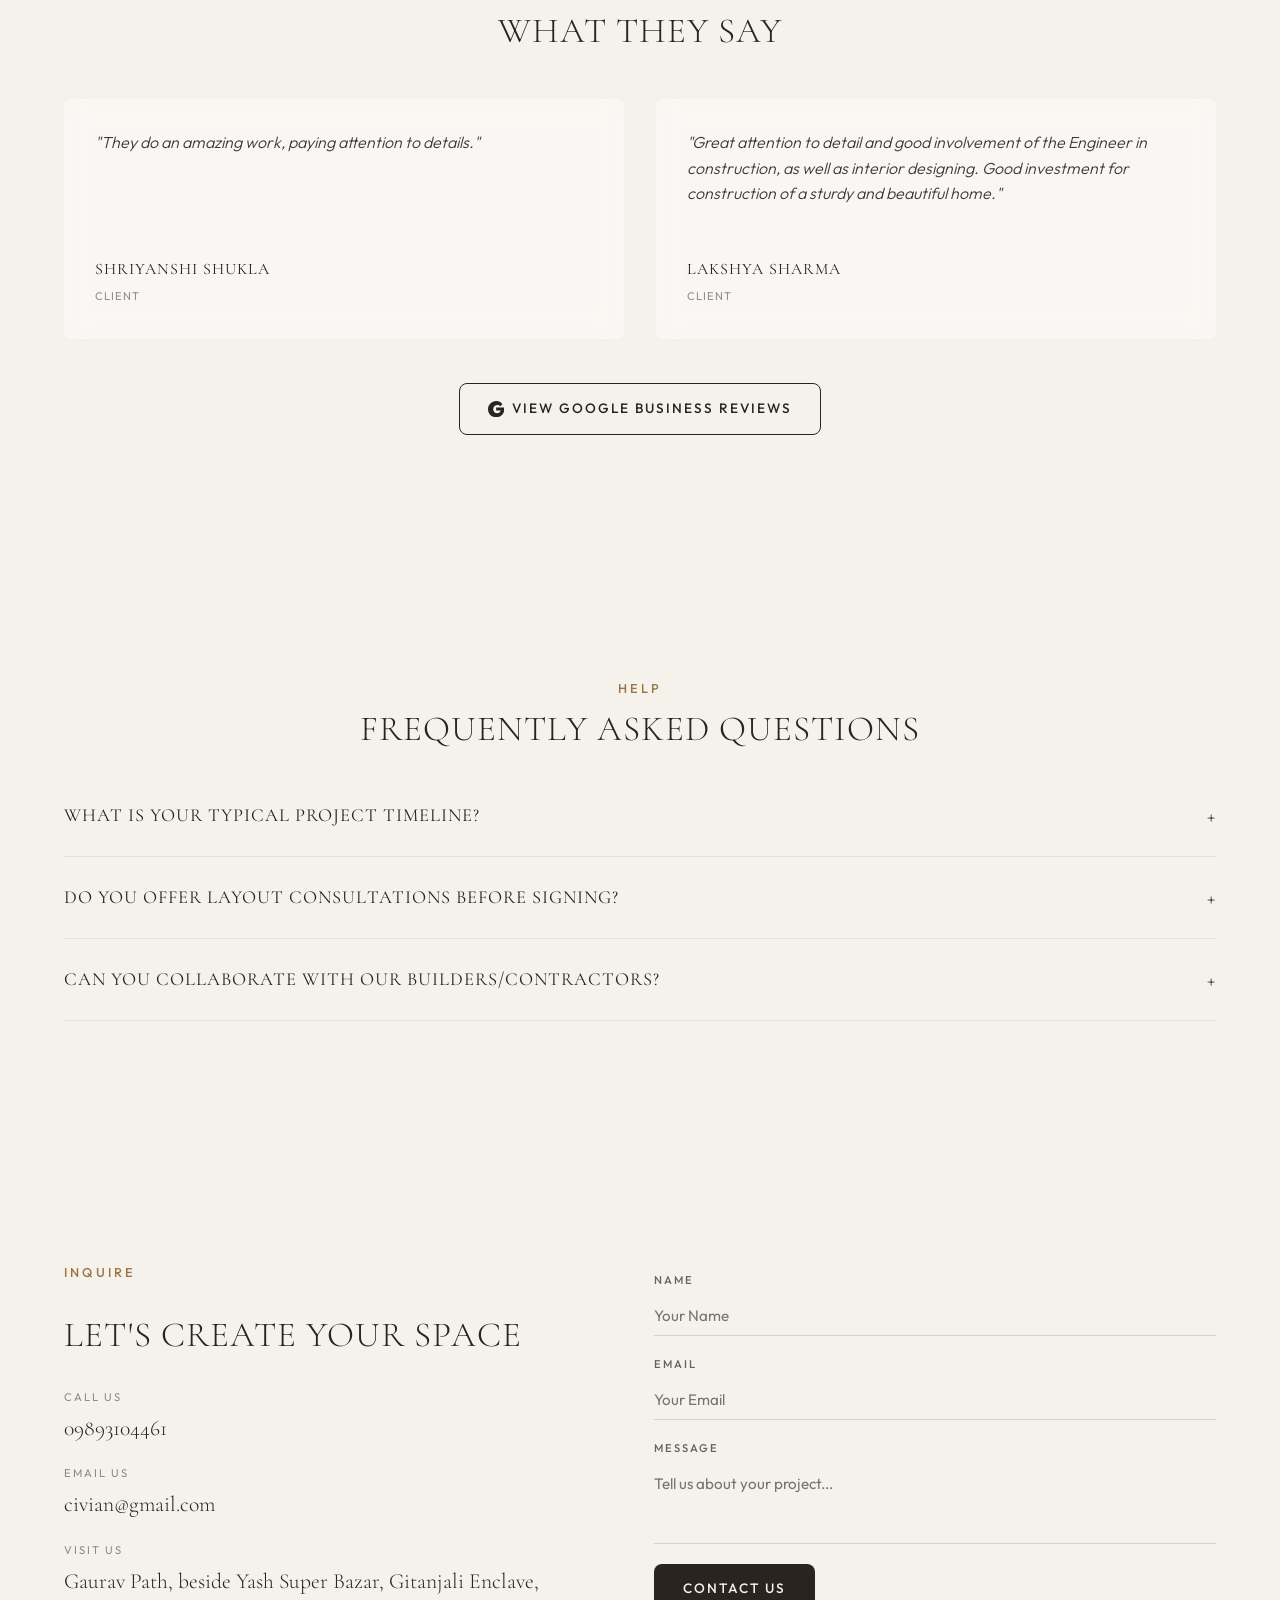
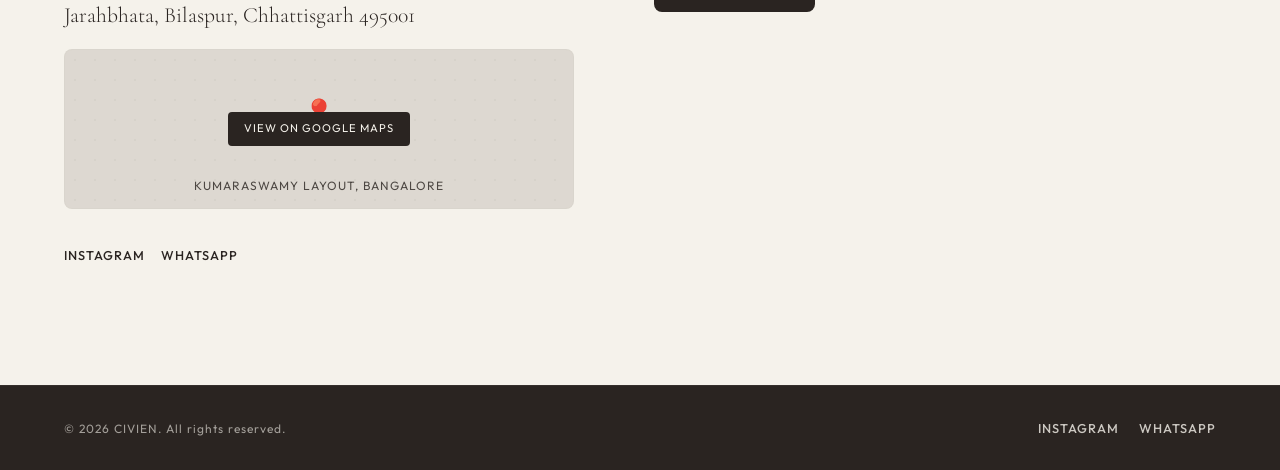
==== commit 7d0a87f2: "Replace Services section with new structured layout, minimal SVG icons, and circular badges" ====
--- a/preview.html
+++ b/preview.html
@@ -423,40 +423,101 @@
       opacity: 0.7;
     }
 
-    /* 5. Services Section - Mobile stack */
-    .services-grid {
+    /* 5. Services Section - Mobile stack & New Layout */
+    .services-header {
+      text-align: center;
+      margin-bottom: 40px;
+    }
+    .services-header h2 {
+      font-size: clamp(1.8rem, 5vw, 2.5rem);
+      line-height: 1.25;
+      font-weight: 300;
+      margin-top: 8px;
+    }
+    .services-content-layout {
+      display: flex;
+      flex-direction: column;
+      gap: 32px;
+      margin-bottom: 50px;
+    }
+    .services-columns-grid {
       display: grid;
       grid-template-columns: 1fr;
-      gap: 24px;
-      margin-top: 40px;
-    }
-    .services-header {
+      gap: 20px;
+    }
+    .services-list-col {
+      display: flex;
+      flex-direction: column;
+      gap: 16px;
+    }
+    .services-list-item {
+      display: flex;
+      align-items: center;
+      gap: 14px;
+    }
+    .service-icon-svg {
+      width: 24px;
+      height: 24px;
+      flex-shrink: 0;
+      color: var(--accent-color);
+      display: flex;
+      align-items: center;
+      justify-content: center;
+    }
+    .service-icon-svg svg {
+      width: 100%;
+      height: 100%;
+    }
+    .service-item-label {
+      font-size: 1rem;
+      font-weight: 300;
+      line-height: 1.4;
+    }
+    .services-desc-col {
+      display: flex;
+      align-items: center;
+    }
+    .services-body-text {
+      font-size: 1rem;
+      font-weight: 300;
+      line-height: 1.6;
+      opacity: 0.85;
+    }
+    .services-badges-row {
+      display: grid;
+      grid-template-columns: repeat(2, 1fr);
+      gap: 30px;
+      margin-top: 50px;
+      border-top: 1px solid rgba(42, 36, 33, 0.08);
+      padding-top: 40px;
+    }
+    .badge-item {
+      display: flex;
+      flex-direction: column;
+      align-items: center;
+      gap: 12px;
       text-align: center;
-      margin-bottom: 20px;
-    }
-    .services-header h2 {
-      font-size: 2.2rem;
-    }
-    .service-card {
-      display: flex;
-      flex-direction: column;
-      gap: 12px;
-      transition: all 0.4s ease;
-      min-height: auto;
-      padding: 24px;
-    }
-    .service-icon {
-      font-size: 1.8rem;
+    }
+    .badge-icon-circle {
+      width: 56px;
+      height: 56px;
+      border-radius: 50%;
+      border: 1px solid var(--accent-color);
+      display: flex;
+      align-items: center;
+      justify-content: center;
       color: var(--accent-color);
-    }
-    .service-title {
-      font-size: 1.25rem;
+      transition: all 0.3s ease;
+    }
+    .badge-icon-circle svg {
+      width: 24px;
+      height: 24px;
+    }
+    .badge-label {
+      font-size: 0.85rem;
+      text-transform: uppercase;
+      letter-spacing: 1.5px;
       font-weight: 400;
-    }
-    .service-desc {
-      font-size: 0.9rem;
-      font-weight: 300;
-      opacity: 0.8;
     }
 
     /* 6. Featured Projects Slideshow - Mobile stack */
@@ -1171,8 +1232,22 @@
         font-size: 2.8rem;
       }
 
-      .services-grid {
-        grid-template-columns: repeat(3, 1fr);
+      .services-content-layout {
+        flex-direction: row;
+        align-items: stretch;
+        gap: 60px;
+      }
+      .services-columns-grid {
+        grid-template-columns: repeat(2, 1fr);
+        flex: 1.2;
+        gap: 30px;
+      }
+      .services-desc-col {
+        flex: 0.8;
+      }
+      .services-badges-row {
+        grid-template-columns: repeat(4, 1fr);
+        gap: 40px;
       }
 
       .slide {
@@ -1299,11 +1374,143 @@
     <section id="services">
       <div class="container">
         <div class="services-header reveal">
-          <span class="hero-subtitle">What We Do</span>
-          <h2>Our Services</h2>
+          <span class="hero-subtitle">What We Offer</span>
+          <h2>We Specialize In A Wide Range Of Premium Interior Design Services.</h2>
         </div>
-        <div class="services-grid" id="services-container">
-          <!-- Dynamically Populated -->
+        
+        <div class="services-content-layout">
+          <!-- Two-column list -->
+          <div class="services-columns-grid reveal">
+            <div class="services-list-col">
+              <div class="services-list-item">
+                <span class="service-icon-svg">
+                  <!-- Foyers: Door/Gate outline -->
+                  <svg xmlns="http://www.w3.org/2000/svg" fill="none" viewBox="0 0 24 24" stroke="currentColor">
+                    <path stroke-linecap="round" stroke-linejoin="round" stroke-width="1.5" d="M19 21V5a2 2 0 00-2-2H7a2 2 0 00-2 2v16m14 0h2m-2 0h-5m-9 0H3m2 0h5M9 7h1m-1 4h1m4-4h1m-1 4h1m-5 10v-5a1 1 0 011-1h2a1 1 0 011 1v5m-4 0h4" />
+                  </svg>
+                </span>
+                <span class="service-item-label">Foyers</span>
+              </div>
+              <div class="services-list-item">
+                <span class="service-icon-svg">
+                  <!-- False Ceilings: Ceiling pattern -->
+                  <svg xmlns="http://www.w3.org/2000/svg" fill="none" viewBox="0 0 24 24" stroke="currentColor">
+                    <path stroke-linecap="round" stroke-linejoin="round" stroke-width="1.5" d="M4 6h16M4 10h16M4 14h16M4 18h16" />
+                  </svg>
+                </span>
+                <span class="service-item-label">False Ceilings</span>
+              </div>
+              <div class="services-list-item">
+                <span class="service-icon-svg">
+                  <!-- Bathroom Designs: Bath tub outline -->
+                  <svg xmlns="http://www.w3.org/2000/svg" fill="none" viewBox="0 0 24 24" stroke="currentColor">
+                    <path stroke-linecap="round" stroke-linejoin="round" stroke-width="1.5" d="M3 10h18M6 6V4h12v2M4 17a3 3 0 003 3h10a3 3 0 003-3v-4H4v4z" />
+                  </svg>
+                </span>
+                <span class="service-item-label">Bathroom Designs</span>
+              </div>
+              <div class="services-list-item">
+                <span class="service-icon-svg">
+                  <!-- Storage Solutions & Wardrobes: Cupboard outline -->
+                  <svg xmlns="http://www.w3.org/2000/svg" fill="none" viewBox="0 0 24 24" stroke="currentColor">
+                    <path stroke-linecap="round" stroke-linejoin="round" stroke-width="1.5" d="M4 4h16v16H4V4zm8 0v16M4 9h16M4 14h16" />
+                  </svg>
+                </span>
+                <span class="service-item-label">Storage Solutions & Wardrobes</span>
+              </div>
+            </div>
+            
+            <div class="services-list-col">
+              <div class="services-list-item">
+                <span class="service-icon-svg">
+                  <!-- Pooja Units: Temple roof/lotus icon -->
+                  <svg xmlns="http://www.w3.org/2000/svg" fill="none" viewBox="0 0 24 24" stroke="currentColor">
+                    <path stroke-linecap="round" stroke-linejoin="round" stroke-width="1.5" d="M12 3l8 6v12H4V9l8-6zm0 0v18M8 12h8m-8 4h8" />
+                  </svg>
+                </span>
+                <span class="service-item-label">Pooja Units</span>
+              </div>
+              <div class="services-list-item">
+                <span class="service-icon-svg">
+                  <!-- Modular Kitchens: Stove/Kitchen hood outline -->
+                  <svg xmlns="http://www.w3.org/2000/svg" fill="none" viewBox="0 0 24 24" stroke="currentColor">
+                    <path stroke-linecap="round" stroke-linejoin="round" stroke-width="1.5" d="M19 11H5m14 0a2 2 0 012 2v6a2 2 0 01-2 2H5a2 2 0 01-2-2v-6a2 2 0 012-2m14 0V9a2 2 0 00-2-2H7a2 2 0 00-2 2v2m7 4h.01M9 15h.01M15 15h.01" />
+                  </svg>
+                </span>
+                <span class="service-item-label">Modular Kitchens</span>
+              </div>
+              <div class="services-list-item">
+                <span class="service-icon-svg">
+                  <!-- Outdoor/Balcony Spaces: Sun/Balcony outline -->
+                  <svg xmlns="http://www.w3.org/2000/svg" fill="none" viewBox="0 0 24 24" stroke="currentColor">
+                    <path stroke-linecap="round" stroke-linejoin="round" stroke-width="1.5" d="M12 3v1m0 16v1m9-9h-1M4 12H3m15.364-6.364l-.707.707M6.343 17.657l-.707.707m0-12.728l.707.707m12.728 12.728l-.707.707M12 8a4 4 0 100 8 4 4 0 000-8z" />
+                  </svg>
+                </span>
+                <span class="service-item-label">Outdoor/Balcony Spaces</span>
+              </div>
+              <div class="services-list-item">
+                <span class="service-icon-svg">
+                  <!-- Living Spaces & much more: Sofa outline -->
+                  <svg xmlns="http://www.w3.org/2000/svg" fill="none" viewBox="0 0 24 24" stroke="currentColor">
+                    <path stroke-linecap="round" stroke-linejoin="round" stroke-width="1.5" d="M20 10V7a2 2 0 00-2-2H6a2 2 0 00-2 2v3m16 0a2 2 0 012 2v4a2 2 0 01-2 2H4a2 2 0 01-2-2v-4a2 2 0 012-2m16 0H4m4 6v2m8-2v2" />
+                  </svg>
+                </span>
+                <span class="service-item-label">Living Spaces & much more to transform your home!</span>
+              </div>
+            </div>
+          </div>
+          
+          <div class="services-desc-col reveal" style="transition-delay: 0.2s;">
+            <p class="services-body-text">
+              We handle everything for your dream home, from design to flawless
+              completion, on time and on budget. Our experts create unique spaces that
+              reflect your style. Experience luxury redefined — it's about you, not
+              just the price tag.
+            </p>
+          </div>
+        </div>
+
+        <!-- Badges section -->
+        <div class="services-badges-row reveal" style="transition-delay: 0.3s;">
+          <div class="badge-item">
+            <div class="badge-icon-circle">
+              <!-- Life Time Warranty -->
+              <svg xmlns="http://www.w3.org/2000/svg" fill="none" viewBox="0 0 24 24" stroke="currentColor">
+                <path stroke-linecap="round" stroke-linejoin="round" stroke-width="1.5" d="M9 12l2 2 4-4m5.618-4.016A11.955 11.955 0 0112 2.944a11.955 11.955 0 01-8.618 3.04A12.02 12.02 0 003 9c0 5.591 3.824 10.29 9 11.622 5.176-1.332 9-6.03 9-11.622 0-1.042-.133-2.052-.382-3.016z" />
+              </svg>
+            </div>
+            <span class="badge-label">Life Time Warranty</span>
+          </div>
+          
+          <div class="badge-item">
+            <div class="badge-icon-circle">
+              <!-- Turnkey Solutions -->
+              <svg xmlns="http://www.w3.org/2000/svg" fill="none" viewBox="0 0 24 24" stroke="currentColor">
+                <path stroke-linecap="round" stroke-linejoin="round" stroke-width="1.5" d="M15 7a2 2 0 012 2m-2-2a2 2 0 00-2 2m2-2a2 2 0 012-2m0 0h.01M17 17h.01M9 19H7a2 2 0 01-2-2v-2M9 5H7a2 2 0 00-2 2v2m14 10h-2a2 2 0 01-2-2v-2" />
+              </svg>
+            </div>
+            <span class="badge-label">Turnkey Solutions</span>
+          </div>
+          
+          <div class="badge-item">
+            <div class="badge-icon-circle">
+              <!-- Timely Delivery -->
+              <svg xmlns="http://www.w3.org/2000/svg" fill="none" viewBox="0 0 24 24" stroke="currentColor">
+                <path stroke-linecap="round" stroke-linejoin="round" stroke-width="1.5" d="M12 8v4l3 3m6-3a9 9 0 11-18 0 9 9 0 0118 0z" />
+              </svg>
+            </div>
+            <span class="badge-label">Timely Delivery</span>
+          </div>
+          
+          <div class="badge-item">
+            <div class="badge-icon-circle">
+              <!-- Original Designs -->
+              <svg xmlns="http://www.w3.org/2000/svg" fill="none" viewBox="0 0 24 24" stroke="currentColor">
+                <path stroke-linecap="round" stroke-linejoin="round" stroke-width="1.5" d="M15.232 5.232l3.536 3.536m-2.036-5.036a2.5 2.5 0 113.536 3.536L6.5 21.036H3v-3.572L16.732 3.732z" />
+              </svg>
+            </div>
+            <span class="badge-label">Original Designs</span>
+          </div>
         </div>
       </div>
     </section>
@@ -1614,17 +1821,7 @@
       const contactSubmitBtn = document.querySelector("#contact form button[type='submit']");
       if (contactSubmitBtn) contactSubmitBtn.textContent = config.ctas.primaryCta;
 
-      // 4. Render Services
-      const servicesContainer = document.getElementById("services-container");
-      if (servicesContainer) {
-        servicesContainer.innerHTML = config.services.map((service, idx) => `
-          <div class="service-card card-${config.theme.cardStyle} reveal" style="transition-delay: ${idx * 0.1}s;">
-            <div class="service-icon">${service.icon}</div>
-            <h3 class="service-title">${service.title}</h3>
-            <p class="service-desc">${service.description}</p>
-          </div>
-        `).join("");
-      }
+
 
       // 5. Render Testimonials
       const testimonialsContainer = document.getElementById("testimonials-container");
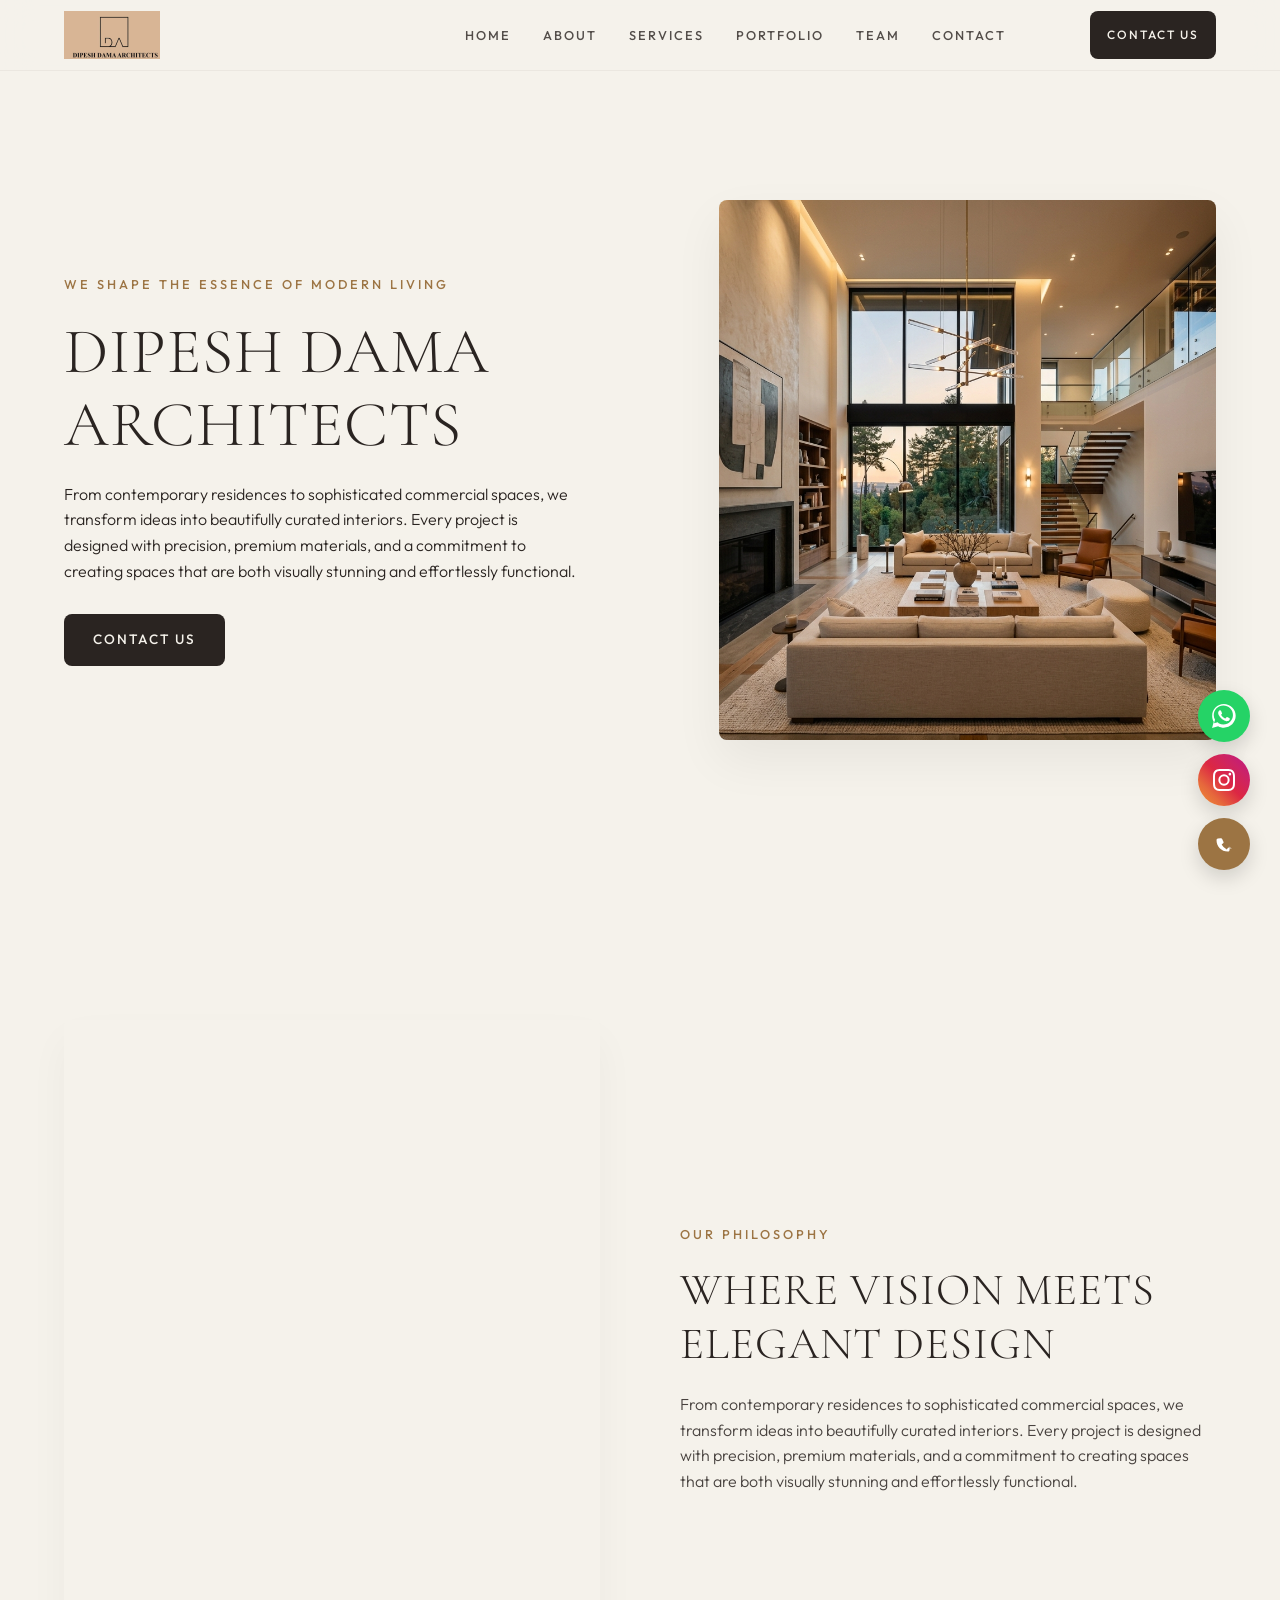
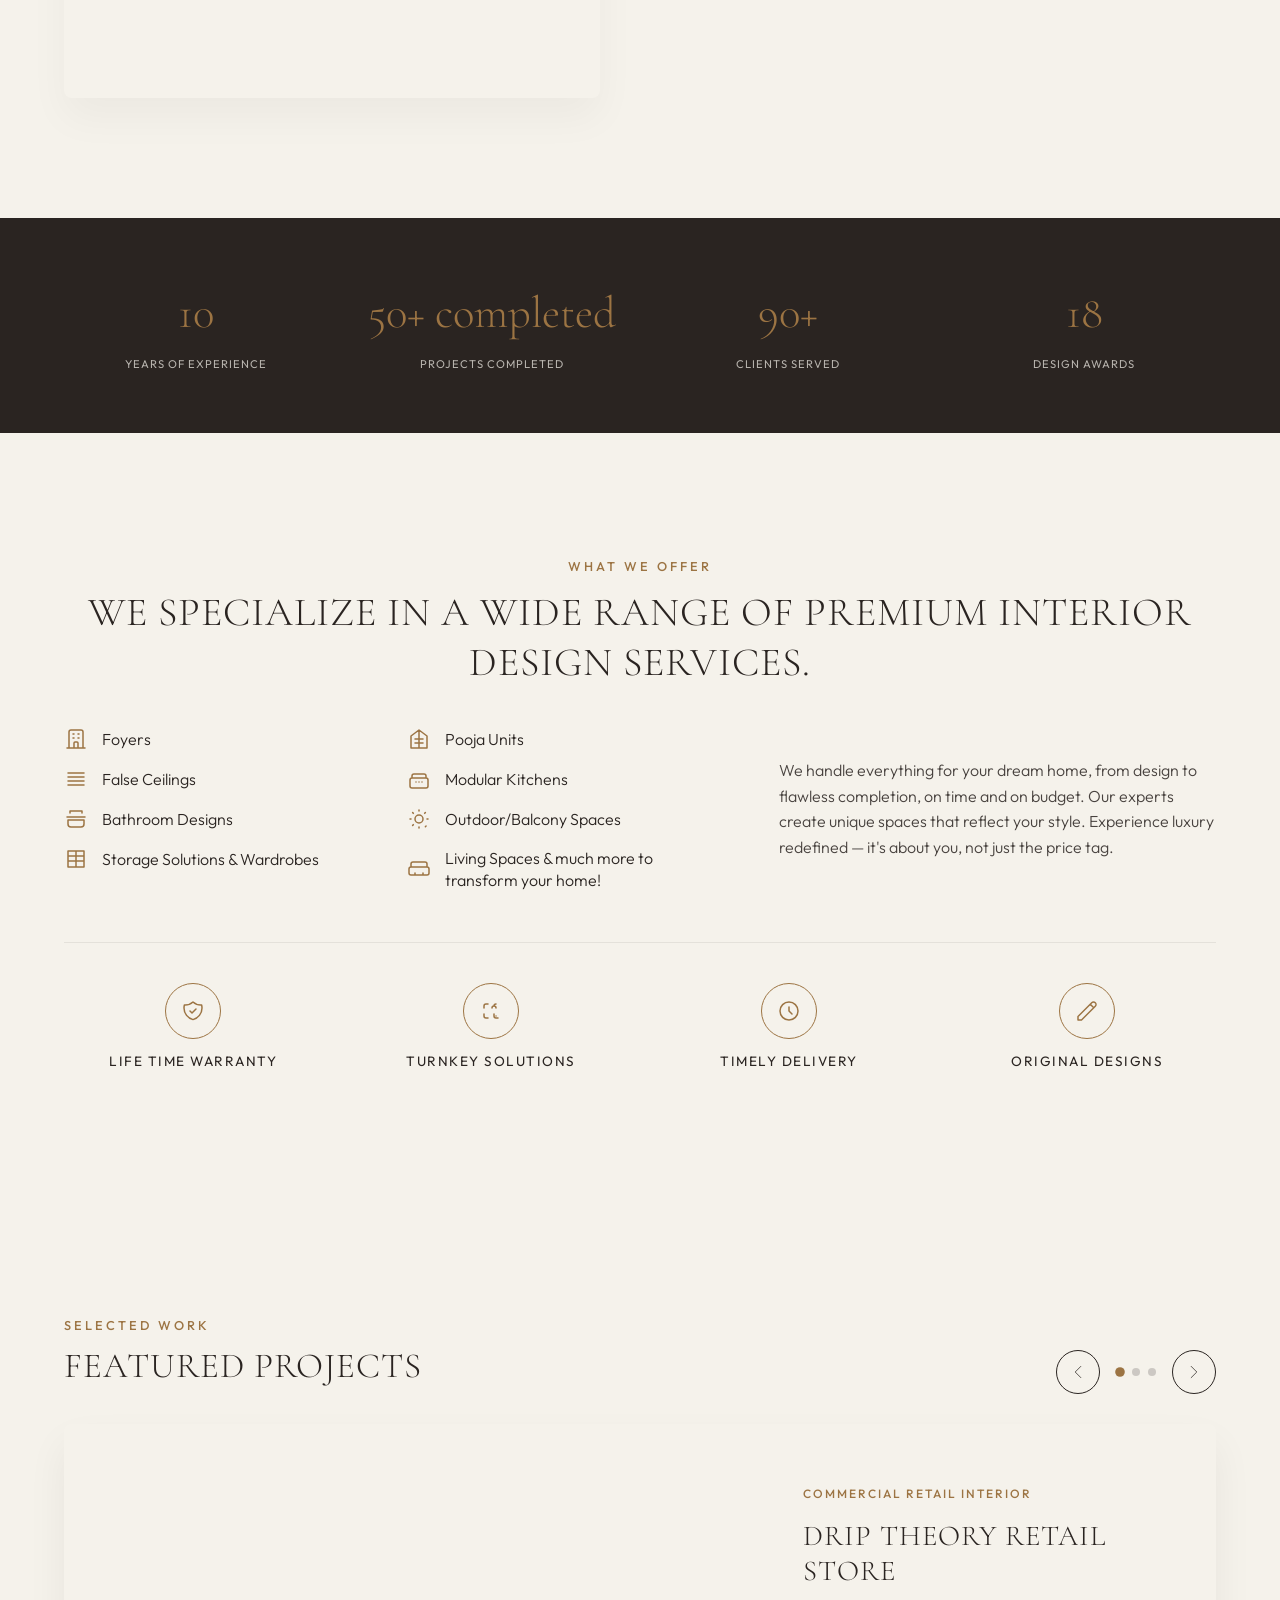
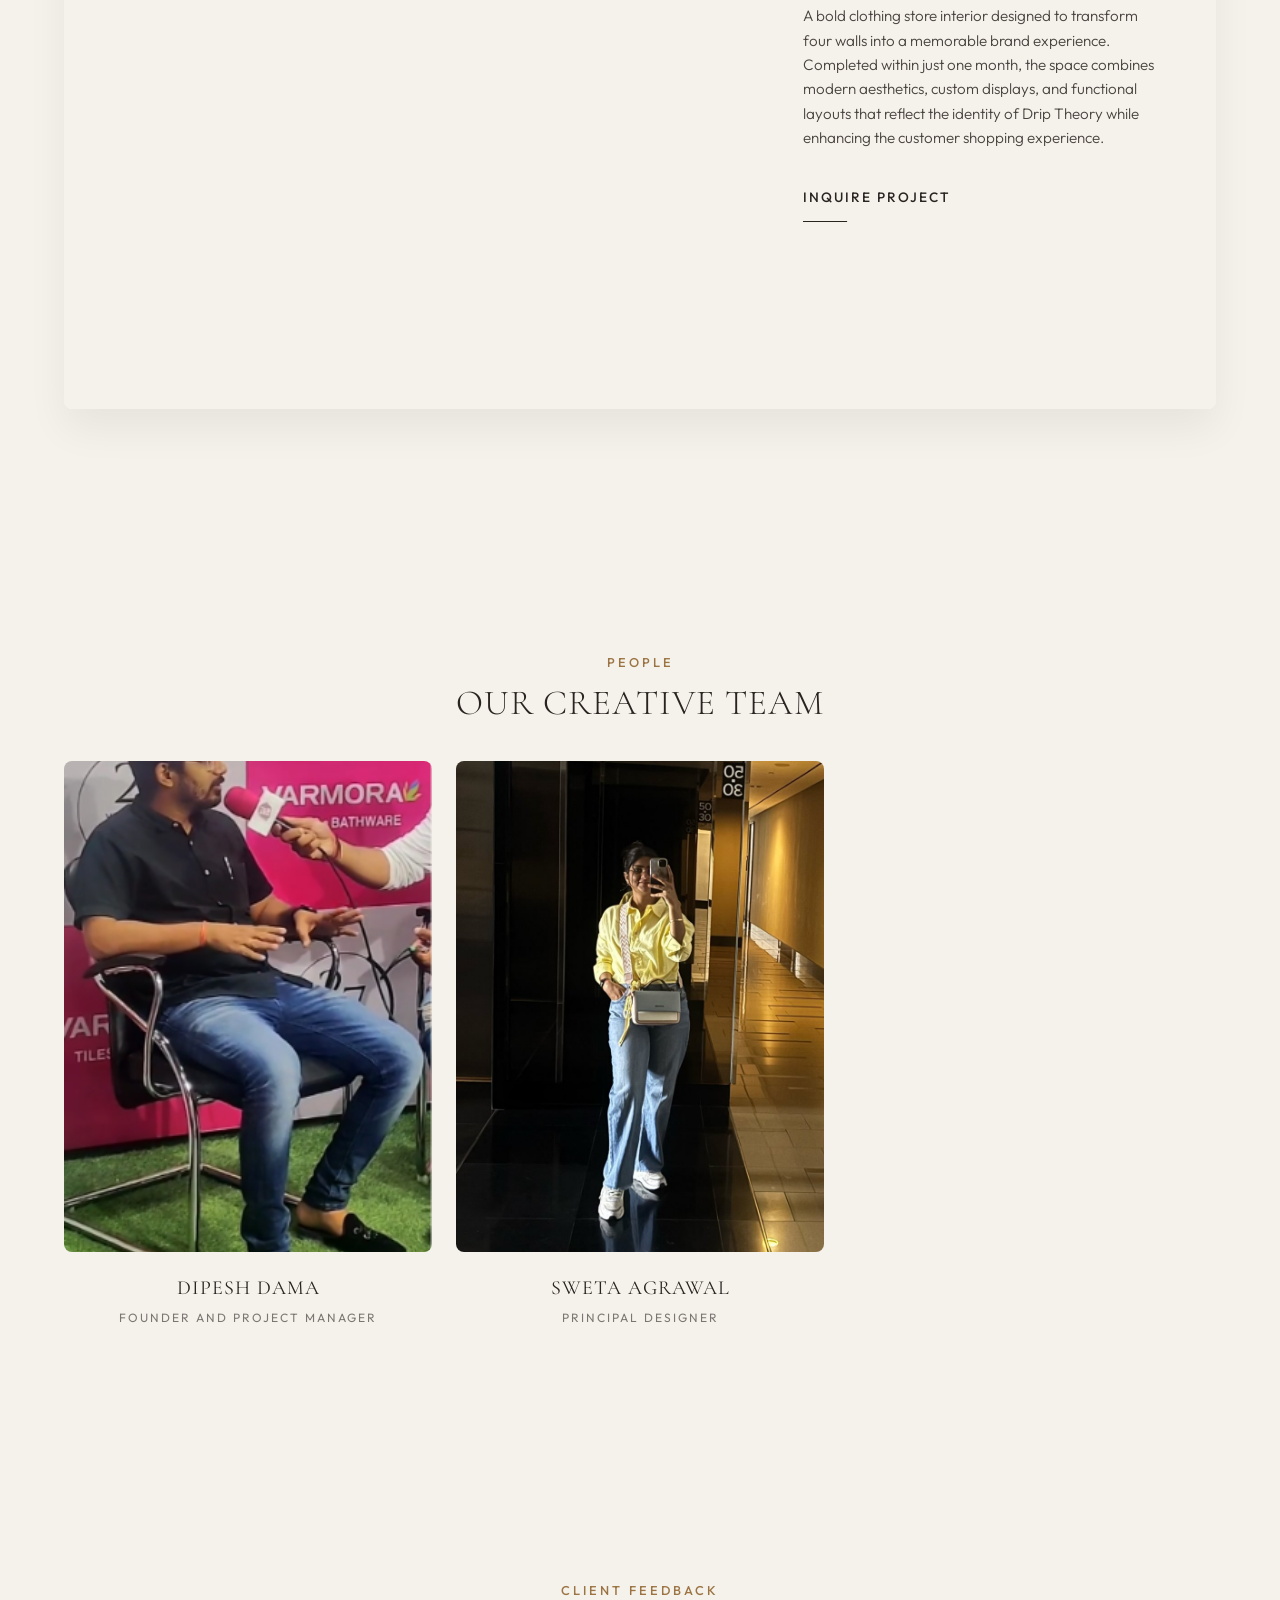
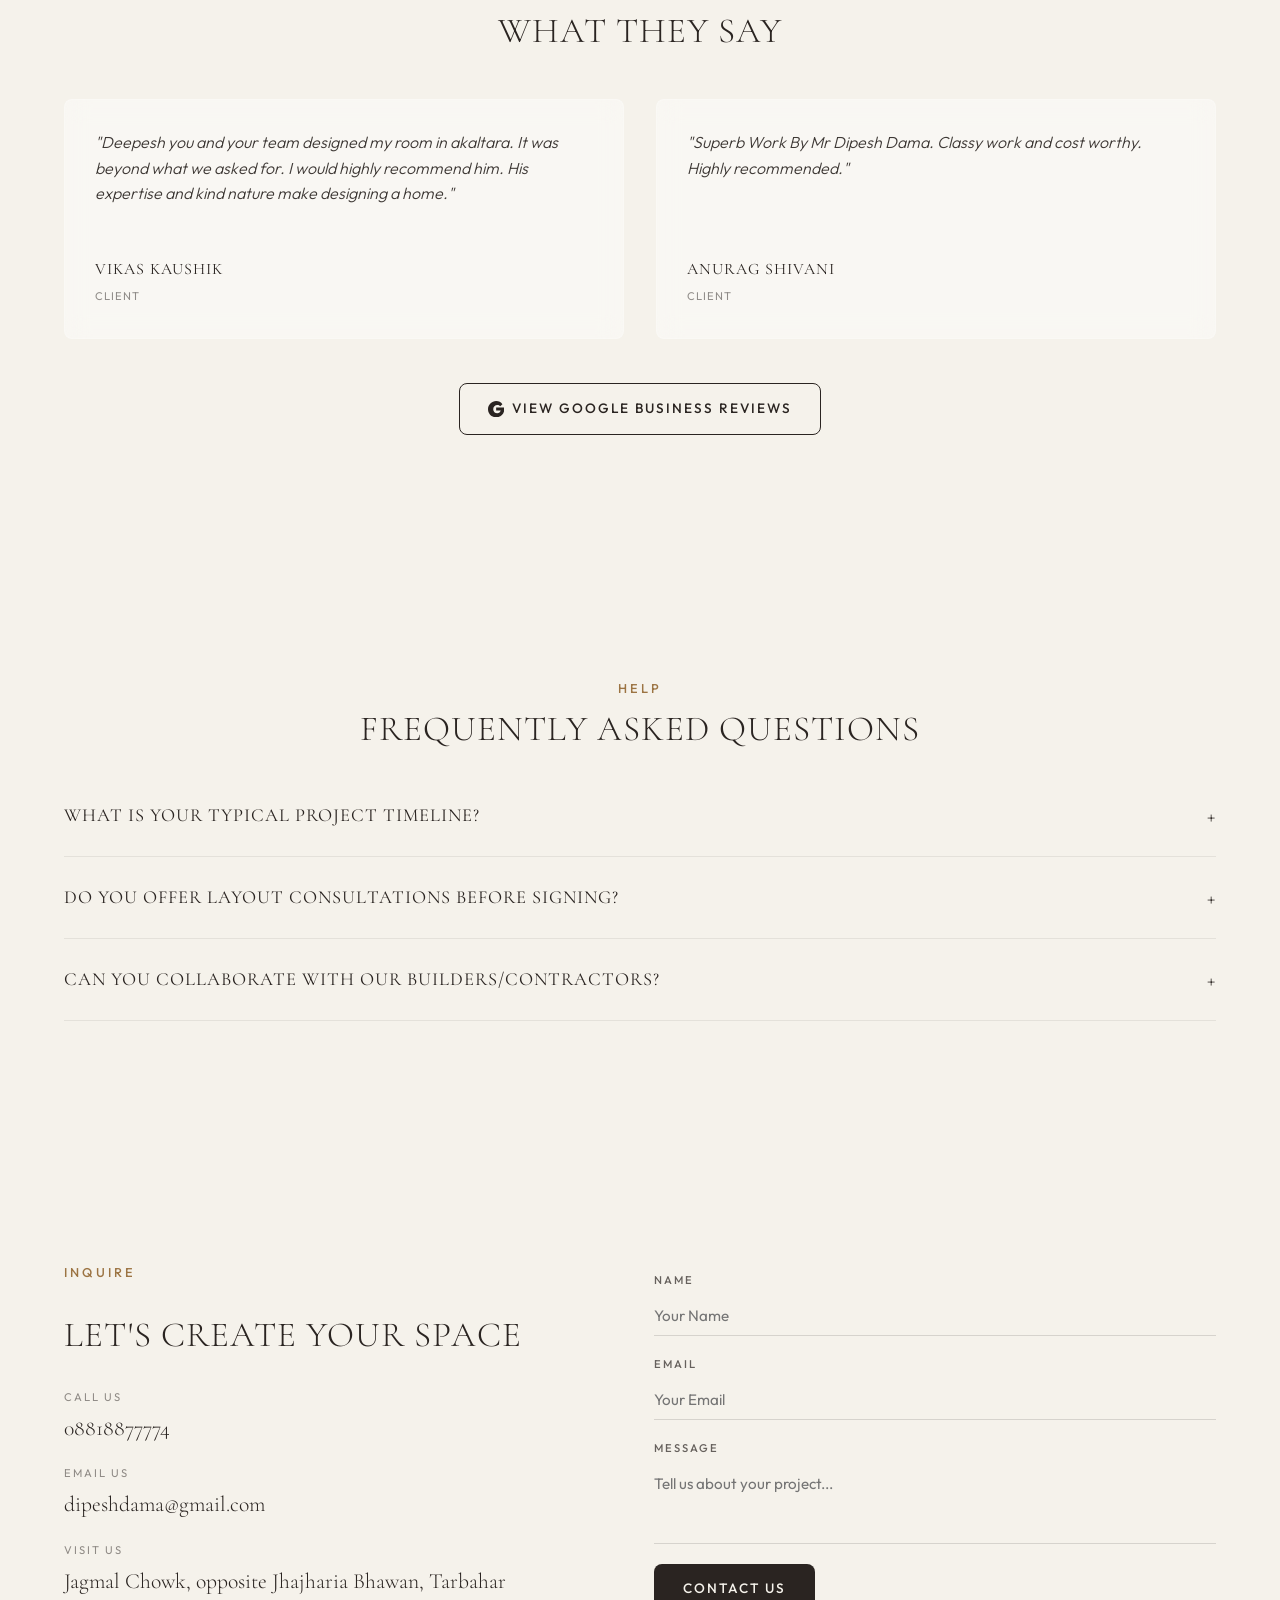
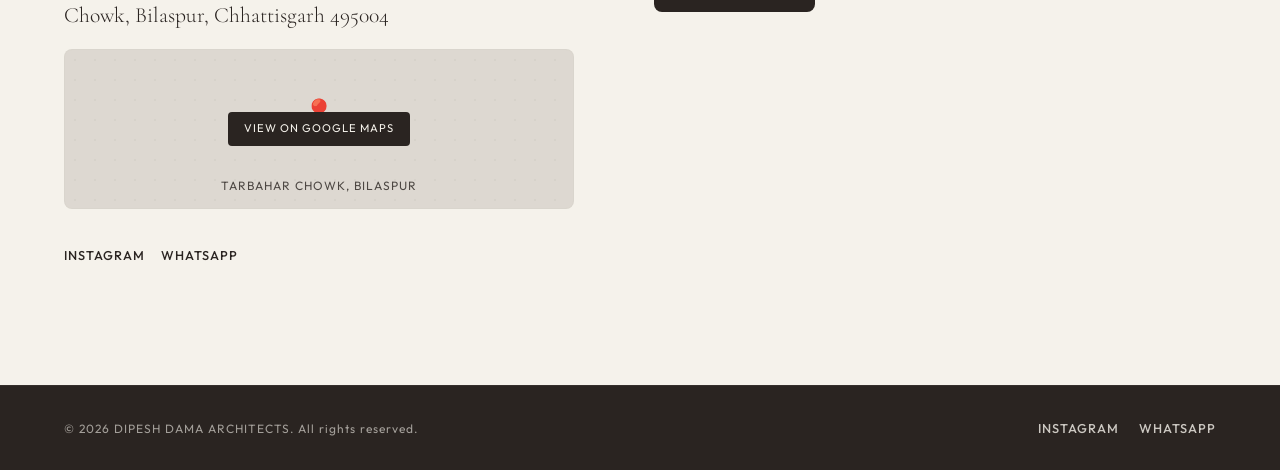
==== commit 60ac4ff6: "Configure project for Dipesh Dama Architects, fix testimonials, map, logo size and add dynamic video" ====
--- a/preview.html
+++ b/preview.html
@@ -201,7 +201,7 @@
       max-width: 60%;
     }
     .logo img {
-      max-height: 60px;
+      max-height: 48px;
       width: auto;
       object-fit: contain;
     }
@@ -860,7 +860,7 @@
       z-index: 2;
     }
     .map-link-card::after {
-      content: 'Kumaraswamy Layout, Bangalore';
+      content: 'Tarbahar Chowk, Bilaspur';
       position: absolute;
       bottom: 12px;
       left: 12px;
@@ -1817,6 +1817,11 @@
         contactAddress.textContent = config.contact.address;
         contactAddress.href = config.contact.googleMap;
       }
+
+      const mapLinkCard = document.getElementById("map-link-card-el");
+      if (mapLinkCard) {
+        mapLinkCard.href = config.contact.googleMap;
+      }
       
       const contactSubmitBtn = document.querySelector("#contact form button[type='submit']");
       if (contactSubmitBtn) contactSubmitBtn.textContent = config.ctas.primaryCta;
@@ -1937,10 +1942,14 @@
         // Render Slides
         sliderTrack.innerHTML = config.projects.map(proj => {
           const imgUrl = proj.image && !proj.image.includes("{{") ? proj.image : 'data:image/svg+xml;utf8,<svg xmlns="http://www.w3.org/2000/svg" width="600" height="450" viewBox="0 0 600 450"><rect width="100%" height="100%" fill="%23e5e0d8"/><text x="50%" y="50%" font-family="Outfit" font-size="14" fill="%238c8275" text-anchor="middle" dominant-baseline="middle" letter-spacing="2">PROJECT IMAGE</text></svg>';
+          const isVideo = imgUrl.endsWith('.mp4') || imgUrl.endsWith('.webm') || imgUrl.endsWith('.mov');
+          const mediaHtml = isVideo 
+            ? `<video src="${imgUrl}" class="slide-img" autoplay loop muted playsinline style="object-fit: cover; width: 100%; height: 100%;"></video>`
+            : `<img src="${imgUrl}" alt="${proj.title}" class="slide-img">`;
           return `
             <div class="slide">
               <div class="slide-img-container">
-                <img src="${imgUrl}" alt="${proj.title}" class="slide-img">
+                ${mediaHtml}
               </div>
               <div class="slide-content">
                 <span class="slide-category">${proj.category}</span>
